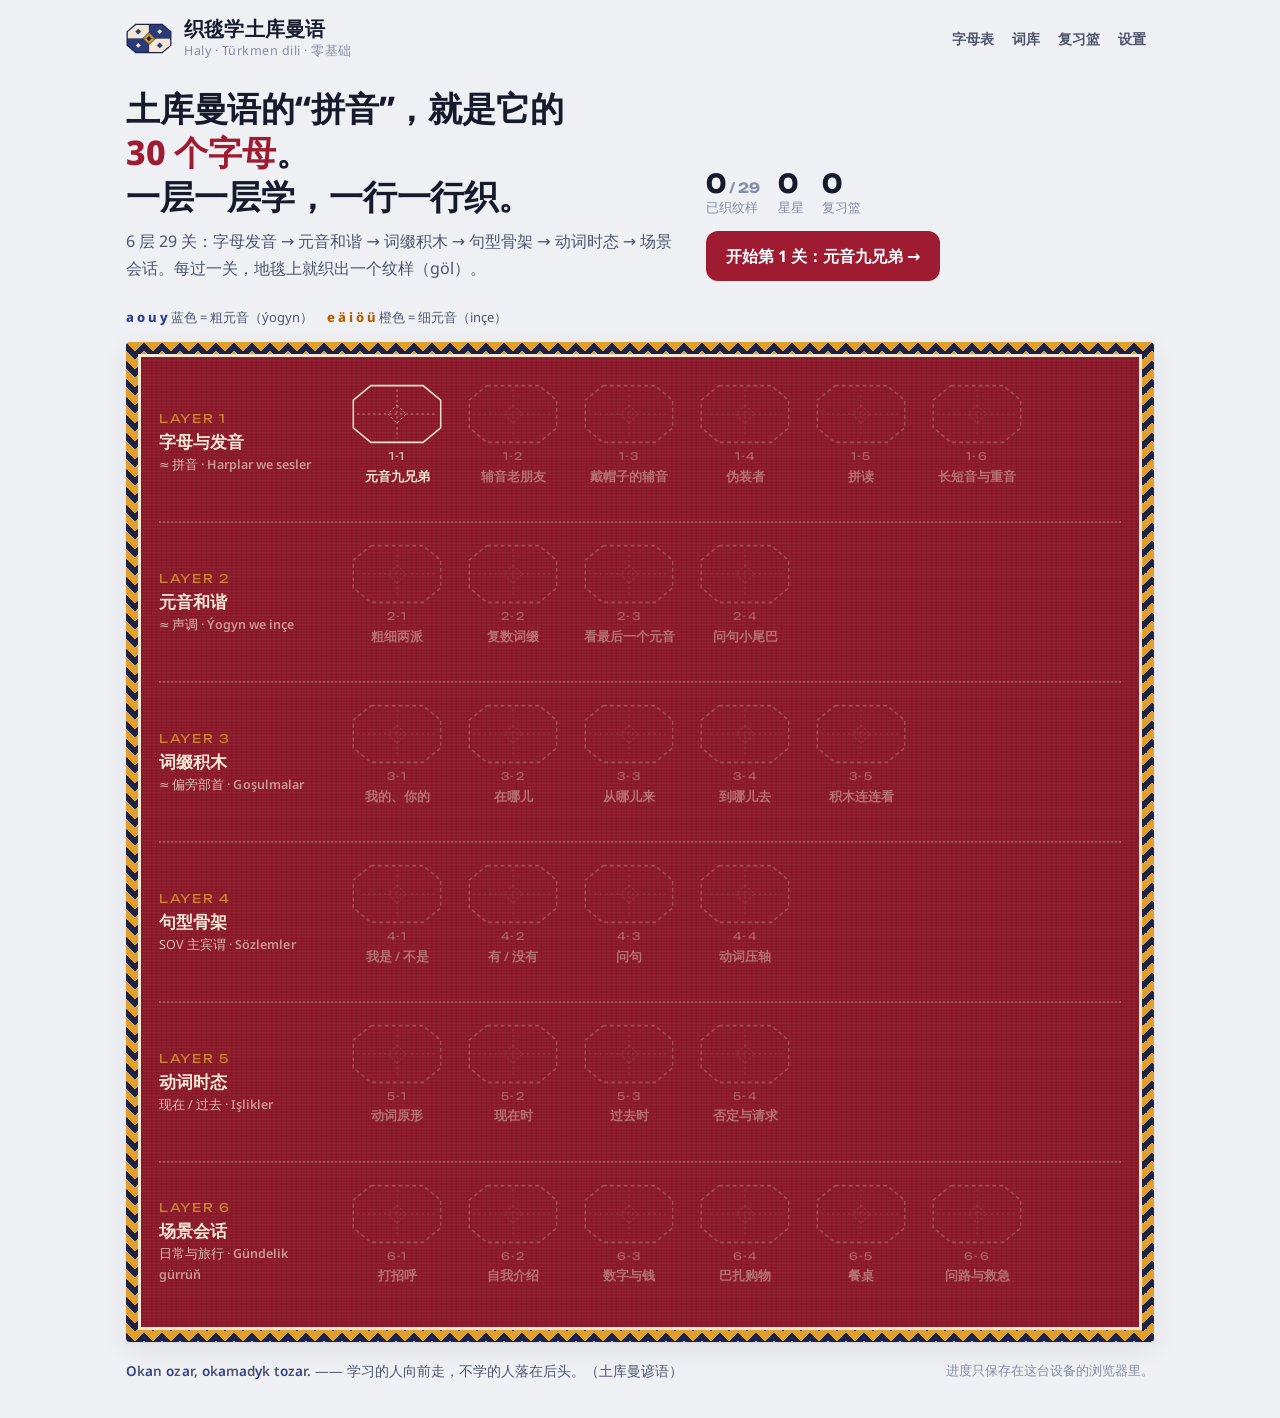
==== index.html @ 3695922c "Initial release: Turkmen learning game for Chinese beginners 织毯学土库曼语：零基础土库曼语学习网页游戏。 6 层 29 关、219 道练习" ====
<!doctype html>
<html lang="zh-CN">
<head>
<meta charset="utf-8">
<meta name="viewport" content="width=device-width, initial-scale=1, viewport-fit=cover">
<title>织毯学土库曼语</title>
<meta name="description" content="零基础土库曼语学习游戏：从 30 个字母（相当于拼音）开始，经过元音和谐、词缀、句型、动词，到日常与旅行会话，一关织一个地毯纹样。">
<link rel="preconnect" href="https://fonts.googleapis.com">
<link rel="preconnect" href="https://fonts.gstatic.com" crossorigin>
<link rel="stylesheet" href="https://fonts.googleapis.com/css2?family=Noto+Sans:wght@400;600;700;800&family=Unbounded:wght@500;700&display=swap">
<style>
/* ============ Tokens ============ */
:root{
  --ground:#EEF0F3;          /* Ashgabat marble white */
  --surface:#FFFFFF;
  --surface-2:#F6F7F9;
  --ink:#171A2B;
  --ink-2:#4F556C;
  --ink-3:#868CA3;
  --line:#D9DCE4;
  --madder:#9E1B32;          /* carpet red */
  --madder-2:#7C1426;
  --on-madder:#FFFFFF;
  --vb:#2A3D8F;              /* back / ýogyn vowels */
  --vf:#B35F00;              /* front / inçe vowels */
  --ok:#1F7A4D;
  --bad:#B42318;
  --ok-soft:#E3F2EA;
  --bad-soft:#FBE7E5;
  --shadow:0 1px 2px rgba(23,26,43,.06),0 8px 24px rgba(23,26,43,.07);
  /* the carpet is an object: its wool colours stay put in both themes */
  --rug:#8C1A2B;
  --rug-deep:#6F1322;
  --rug-ink:#1C2346;
  --rug-ivory:#F2E8D5;
  --rug-saffron:#E0A030;
  --rug-green:#2F7D57;
  --rug-indigo:#2B3A78;
  --f-display:"Unbounded","Avenir Next","Segoe UI",system-ui,sans-serif;
  --f-body:"Noto Sans","PingFang SC","Hiragino Sans GB","Microsoft YaHei","Noto Sans SC",system-ui,sans-serif;
  --f-ipa:"Noto Sans","Charis SIL","Doulos SIL","Lucida Grande","Segoe UI",system-ui,sans-serif;
  color-scheme:light;
}
@media (prefers-color-scheme: dark){
  :root:not([data-theme="light"]){
    --ground:#10121B; --surface:#191C29; --surface-2:#1F2332; --ink:#ECEBF3; --ink-2:#B0B3C6; --ink-3:#7C8198; --line:#2D3246;
    --madder:#C6394F; --madder-2:#A42A3F; --vb:#97A8FF; --vf:#FFB548; --ok:#46B981; --bad:#FF7A6E;
    --ok-soft:#173327; --bad-soft:#3A1A1C; --shadow:0 1px 2px rgba(0,0,0,.3),0 10px 30px rgba(0,0,0,.35);
    color-scheme:dark;
  }
}
:root[data-theme="dark"]{
  --ground:#10121B; --surface:#191C29; --surface-2:#1F2332; --ink:#ECEBF3; --ink-2:#B0B3C6; --ink-3:#7C8198; --line:#2D3246;
  --madder:#C6394F; --madder-2:#A42A3F; --vb:#97A8FF; --vf:#FFB548; --ok:#46B981; --bad:#FF7A6E;
  --ok-soft:#173327; --bad-soft:#3A1A1C; --shadow:0 1px 2px rgba(0,0,0,.3),0 10px 30px rgba(0,0,0,.35);
  color-scheme:dark;
}

/* ============ Base ============ */
*,*::before,*::after{box-sizing:border-box}
html,body{min-height:100%}
body{margin:0;background:var(--ground);color:var(--ink);font:16px/1.65 var(--f-body);-webkit-font-smoothing:antialiased;text-rendering:optimizeLegibility}
button{font:inherit;color:inherit;cursor:pointer}
button:focus-visible,input:focus-visible,a:focus-visible{outline:3px solid var(--vb);outline-offset:2px}
h1,h2,h3{text-wrap:balance;line-height:1.25;margin:0}
p{margin:0}
.wrap{max-width:1060px;margin:0 auto;padding-inline:16px}
.sr{position:absolute;width:1px;height:1px;overflow:hidden;clip:rect(0 0 0 0)}

/* Turkmen text + vowel tint */
.tk{font-weight:600;letter-spacing:.005em}
.vb{color:var(--vb)}
.vf{color:var(--vf)}
.plain .vb,.plain .vf{color:inherit}
.ipa{font-family:var(--f-ipa);color:var(--ink-2);font-weight:400;white-space:nowrap}
.nm{font-weight:700}
.muted{color:var(--ink-2)}
.tiny{font-size:12.5px;color:var(--ink-3)}

/* Buttons */
.btn{display:inline-flex;align-items:center;justify-content:center;gap:8px;border:0;border-radius:12px;padding:12px 20px;font-weight:700;font-size:16px;background:var(--madder);color:var(--on-madder);min-height:48px;transition:transform .08s ease,background .2s}
.btn:hover{background:var(--madder-2)}
.btn:active{transform:translateY(1px)}
.btn[disabled]{opacity:.45;cursor:not-allowed}
.btn.ghost{background:transparent;color:var(--ink);border:1.5px solid var(--line)}
.btn.ghost:hover{background:var(--surface-2)}
.btn.ok{background:var(--ok)}
.btn.bad{background:var(--bad)}
.btn.sm{min-height:38px;padding:8px 14px;font-size:14px;border-radius:10px}
.link{background:none;border:0;padding:6px 8px;border-radius:8px;color:var(--ink-2);font-weight:600;font-size:14px}
.link:hover{background:var(--surface-2);color:var(--ink)}
.chip{display:inline-flex;align-items:center;gap:6px;border-radius:999px;padding:2px 10px;font-size:12.5px;font-weight:700;letter-spacing:.02em;background:var(--surface-2);color:var(--ink-2);border:1px solid var(--line)}

/* ============ Home ============ */
.top{display:flex;align-items:center;justify-content:space-between;gap:12px;padding-block:16px;flex-wrap:wrap}
.brand{display:flex;align-items:center;gap:12px}
.brand svg{width:46px;height:31px;flex:none}
.brand h1{font-size:20px;font-weight:800;letter-spacing:.01em}
.brand p{font-size:12.5px;color:var(--ink-3);letter-spacing:.04em}
.nav{display:flex;gap:2px;flex-wrap:wrap}
.nav .badge{display:inline-grid;place-items:center;min-width:18px;height:18px;border-radius:9px;background:var(--madder);color:var(--on-madder);font-size:11px;padding:0 5px;margin-left:4px}

.hero{display:grid;grid-template-columns:1.25fr 1fr;gap:20px;align-items:end;padding-block:8px 20px}
.thesis{font-size:clamp(22px,3.4vw,34px);font-weight:800;line-height:1.3;letter-spacing:-.005em}
.thesis em{font-style:normal;color:var(--madder);white-space:nowrap}
.hero-sub{margin-top:10px;color:var(--ink-2);max-width:40em}
.hero-side{display:flex;flex-direction:column;gap:12px;align-items:flex-start}
.meter{display:flex;gap:18px;font-variant-numeric:tabular-nums}
.meter div{display:flex;flex-direction:column}
.meter b{font-size:26px;line-height:1.1;font-family:var(--f-display);font-weight:700}
.meter span{font-size:12.5px;color:var(--ink-3)}
.legend{display:flex;gap:14px;flex-wrap:wrap;font-size:13px;color:var(--ink-2);padding-block:6px 14px}
.legend i{font-style:normal;font-weight:800}

/* Carpet */
.rug-frame{padding:12px;border-radius:4px;box-shadow:var(--shadow);
  background:
    linear-gradient(135deg,var(--rug-saffron) 25%,transparent 25%) -9px 0/18px 18px,
    linear-gradient(225deg,var(--rug-saffron) 25%,transparent 25%) -9px 0/18px 18px,
    linear-gradient(315deg,var(--rug-saffron) 25%,transparent 25%) 0 0/18px 18px,
    linear-gradient(45deg,var(--rug-saffron) 25%,transparent 25%) 0 0/18px 18px,
    var(--rug-ink);}
.rug-inner{border:3px solid var(--rug-ivory);background:var(--rug);position:relative;
  background-image:repeating-linear-gradient(90deg,rgba(0,0,0,.07) 0 1px,transparent 1px 5px),repeating-linear-gradient(0deg,rgba(255,255,255,.035) 0 1px,transparent 1px 3px);
  padding:6px 18px}
.rug-row{display:grid;grid-template-columns:168px 1fr;gap:14px;align-items:center;padding-block:14px;color:var(--rug-ivory)}
.rug-row+.rug-row{border-top:2px dotted rgba(242,232,213,.28)}
.row-label{display:flex;flex-direction:column;gap:2px}
.row-label .n{font-family:var(--f-display);font-size:12px;letter-spacing:.14em;color:var(--rug-saffron)}
.row-label b{font-size:17px;line-height:1.3}
.row-label span{font-size:12.5px;opacity:.78}
.row-label .lk{font-size:12px;opacity:.7;margin-top:2px}
.guls{display:flex;flex-wrap:wrap;gap:6px 4px}
.gbtn{width:112px;background:none;border:0;border-radius:8px;padding:6px 4px;color:var(--rug-ivory);display:flex;flex-direction:column;align-items:center;gap:3px;text-align:center}
.gbtn:hover:not([disabled]){background:rgba(242,232,213,.08)}
.gbtn svg{width:92px;height:62px;display:block}
.gbtn .code{font-family:var(--f-display);font-size:10.5px;letter-spacing:.1em;opacity:.8}
.gbtn .nm2{font-size:12.5px;line-height:1.25;font-weight:600}
.gbtn .st{font-size:11px;letter-spacing:.2em;color:var(--rug-saffron);min-height:14px;line-height:14px}
.gbtn[disabled]{opacity:.42;cursor:not-allowed}
.gbtn.next svg{animation:breathe 2.4s ease-in-out infinite}
@keyframes breathe{50%{transform:scale(1.06)}}
.home-foot{display:flex;justify-content:space-between;gap:12px;flex-wrap:wrap;padding-block:18px 36px;color:var(--ink-3);font-size:13px}
.proverb{font-size:13.5px;color:var(--ink-2)}

/* ============ Level ============ */
.lv-head{position:sticky;top:env(safe-area-inset-top,0px);z-index:5;background:var(--ground);padding-block:10px 12px;border-bottom:1px solid var(--line)}
.lv-row{display:flex;align-items:center;gap:10px}
.lv-title{flex:1;min-width:0}
.lv-title b{display:block;font-size:16px;white-space:nowrap;overflow:hidden;text-overflow:ellipsis}
.lv-title span{font-size:12.5px;color:var(--ink-3)}
.band{height:10px;border-radius:3px;background:var(--line);overflow:hidden;margin-top:10px}
.band i{display:block;height:100%;width:0;transition:width .45s ease;background:repeating-linear-gradient(135deg,var(--madder) 0 7px,var(--rug-saffron) 7px 9px,var(--madder) 9px 16px)}
.stage{max-width:720px;margin:0 auto;padding:20px 16px 190px}
.phase{font-size:12.5px;font-weight:700;letter-spacing:.12em;color:var(--madder);text-transform:uppercase;margin-bottom:8px}
.card{background:var(--surface);border:1px solid var(--line);border-radius:16px;padding:22px;box-shadow:var(--shadow)}
.card h2{font-size:21px;margin-bottom:12px}
.card .body{color:var(--ink);font-size:16.5px}
.card .body p+p{margin-top:10px}
.dots{display:flex;gap:6px;justify-content:center;margin-top:14px;flex-wrap:wrap}
.dots i{width:7px;height:7px;border-radius:50%;background:var(--line)}
.dots i.on{background:var(--madder)}

/* letter card */
.lc{display:grid;grid-template-columns:auto 1fr;gap:18px 22px;align-items:start}
.lc-big{font-family:var(--f-display);font-weight:700;font-size:78px;line-height:1;letter-spacing:-.02em;min-width:1.6em}
.lc-meta{display:flex;flex-direction:column;gap:8px}
.lc-meta .ipa{font-size:22px}
.lc-zh{font-size:18px;font-weight:700}
.lc-tip{color:var(--ink-2)}
.lc-word{grid-column:1/-1;display:flex;align-items:center;gap:14px;padding:12px 14px;border-radius:12px;background:var(--surface-2)}
.lc-word .em{font-size:34px;line-height:1}
.lc-word .tk{font-size:22px}
.tags{display:flex;gap:6px;flex-wrap:wrap}
.tag-friend{background:var(--ok-soft);color:var(--ok);border-color:transparent}
.tag-hat{background:var(--surface-2);color:var(--vb)}
.tag-trap{background:var(--bad-soft);color:var(--bad);border-color:transparent}

/* grids of items */
.lgrid{display:grid;grid-template-columns:repeat(auto-fill,minmax(150px,1fr));gap:8px;margin-top:14px}
.lgrid div{border:1px solid var(--line);border-radius:12px;padding:10px 12px;background:var(--surface-2)}
.lgrid b{font-family:var(--f-display);font-size:22px}
.lgrid .tk{display:block;font-size:15px}
.pairs{display:flex;flex-direction:column;margin-top:12px;border-top:1px solid var(--line)}
.pairs div{display:grid;grid-template-columns:minmax(0,1.1fr) minmax(0,1fr);gap:12px;padding:10px 2px;border-bottom:1px solid var(--line);align-items:baseline}
.pairs .tk{font-size:17.5px}
.pairs span:last-child{color:var(--ink-2)}
.tbl-wrap{overflow-x:auto;margin-top:12px}
table.tbl{border-collapse:collapse;width:100%;min-width:420px;font-variant-numeric:tabular-nums}
.tbl th,.tbl td{border-bottom:1px solid var(--line);padding:9px 10px;text-align:left;font-size:15.5px}
.tbl th{font-size:13px;color:var(--ink-3);font-weight:700}
.tbl td:first-child{color:var(--ink-2);white-space:nowrap}
.chart{display:grid;grid-template-columns:auto 1fr 1fr;gap:6px;margin-top:14px}
.chart div{padding:10px;border-radius:10px;background:var(--surface-2);text-align:center}
.chart .h{background:none;font-size:13px;color:var(--ink-3);font-weight:700;padding:4px}
.chart .v{font-family:var(--f-display);font-size:24px;font-weight:700;letter-spacing:.12em}
.blend{display:flex;flex-direction:column;gap:10px;margin-top:14px}
.blend>div{display:flex;align-items:center;gap:8px;flex-wrap:wrap}
.blend .lt{display:inline-grid;place-items:center;min-width:40px;height:44px;padding:0 8px;border-radius:10px;border:1.5px solid var(--line);background:var(--surface-2);font-family:var(--f-display);font-size:20px}
.blend .arrow{color:var(--ink-3)}
.blend .res{font-family:var(--f-display);font-size:22px}
.chain{display:flex;flex-wrap:wrap;gap:6px;align-items:stretch;margin-top:14px}
.chain div{display:flex;flex-direction:column;align-items:center;border-radius:10px;padding:8px 12px;background:var(--surface-2);border:1.5px solid var(--line)}
.chain div.root{border-color:var(--vb)}
.chain b{font-family:var(--f-display);font-size:19px}
.chain span{font-size:12.5px;color:var(--ink-3)}
.dlg{display:flex;flex-direction:column;gap:10px;margin-top:14px}
.say{max-width:88%;padding:10px 14px;border-radius:14px;background:var(--surface-2);border:1px solid var(--line)}
.say.me{align-self:flex-end;background:color-mix(in srgb,var(--madder) 9%,var(--surface));border-color:color-mix(in srgb,var(--madder) 30%,var(--line))}
.say small{display:block;font-size:12px;color:var(--ink-3);font-weight:700;letter-spacing:.03em}
.say .tk{font-size:17px}
.say .zh{display:block;font-size:14px;color:var(--ink-2)}
.name-in{display:flex;gap:8px;margin-top:14px;flex-wrap:wrap}
.name-in input{flex:1;min-width:0;font:inherit;padding:10px 12px;border-radius:10px;border:1.5px solid var(--line);background:var(--surface);color:var(--ink)}

/* ============ Questions ============ */
.q-prompt{font-size:19px;font-weight:700;margin-bottom:6px}
.q-hint{color:var(--ink-2);margin-bottom:14px}
.q-big{font-size:clamp(34px,7vw,52px);line-height:1.15;margin:8px 0 14px;font-family:var(--f-display);font-weight:700;word-break:break-word}
.q-emoji{font-size:64px;line-height:1.1;margin:4px 0 8px}
.opts{display:grid;grid-template-columns:1fr 1fr;gap:10px;margin-top:10px}
.opts.one{grid-template-columns:1fr}
.opt{position:relative;display:flex;align-items:center;gap:12px;text-align:left;border:2px solid var(--line);background:var(--surface);border-radius:14px;padding:14px 14px 14px 12px;min-height:58px;font-size:17px;line-height:1.35;transition:border-color .15s,background .15s,transform .08s}
.opt:hover:not([disabled]){border-color:var(--ink-3)}
.opt:active:not([disabled]){transform:translateY(1px)}
.opt .k{flex:none;display:inline-grid;place-items:center;width:24px;height:24px;border-radius:7px;border:1.5px solid var(--line);font-size:12px;font-weight:700;color:var(--ink-3)}
.opt .tk{font-size:18px}
.opt.ok{border-color:var(--ok);background:var(--ok-soft)}
.opt.bad{border-color:var(--bad);background:var(--bad-soft)}
.opt[disabled]{cursor:default}
.shake{animation:shake .32s}
@keyframes shake{25%{transform:translateX(-5px)}75%{transform:translateX(5px)}}

.match{display:grid;grid-template-columns:1fr 1fr;gap:10px}
.mcol{display:flex;flex-direction:column;gap:8px}
.mt{border:2px solid var(--line);background:var(--surface);border-radius:12px;padding:12px;min-height:54px;font-size:16.5px;text-align:center;transition:border-color .15s,opacity .3s,background .15s}
.mt.sel{border-color:var(--vb);background:color-mix(in srgb,var(--vb) 10%,var(--surface))}
.mt.done{opacity:.35;border-style:dashed;cursor:default}
.mt.bad{border-color:var(--bad);background:var(--bad-soft)}

.sort-cur{display:flex;flex-direction:column;align-items:center;justify-content:center;min-height:120px;border:2px dashed var(--line);border-radius:16px;margin:8px 0 14px;padding:12px;text-align:center}
.sort-cur .tk{font-family:var(--f-display);font-size:34px;font-weight:700}
.sort-cur .note{font-size:14px;margin-top:6px}
.bins{display:grid;grid-template-columns:1fr 1fr;gap:10px}
.bin{border:2px solid var(--line);background:var(--surface);border-radius:14px;padding:12px;min-height:110px;display:flex;flex-direction:column;gap:8px;align-items:stretch;text-align:left}
.bin:hover:not([disabled]){border-color:var(--ink-3)}
.bin b{font-size:15px}
.bin .got{display:flex;flex-wrap:wrap;gap:4px}
.bin .got > span{font-size:13.5px;padding:1px 8px;border-radius:999px;background:var(--surface-2);border:1px solid var(--line)}
.bin.flash-ok{border-color:var(--ok)}
.bin.flash-bad{border-color:var(--bad)}

.slots{display:flex;flex-wrap:wrap;gap:6px;min-height:64px;align-items:center;justify-content:center;padding:10px;border-radius:14px;border:2px dashed var(--line);margin:6px 0 14px}
.slots .ph{color:var(--ink-3);font-size:14px}
.tiles{display:flex;flex-wrap:wrap;gap:8px;justify-content:center}
.tile{min-width:48px;height:52px;padding:0 12px;border-radius:12px;border:2px solid var(--line);background:var(--surface);font-family:var(--f-display);font-size:21px;font-weight:700;box-shadow:0 2px 0 var(--line)}
.tile:hover:not([disabled]){border-color:var(--ink-3)}
.tile[disabled]{opacity:.25;cursor:default;box-shadow:none}
.tile.word{font-family:var(--f-body);font-size:18px;height:auto;min-height:48px;padding:8px 14px}
.slot{min-width:40px;height:48px;padding:0 10px;border-radius:10px;border:2px solid var(--vb);background:color-mix(in srgb,var(--vb) 7%,var(--surface));font-family:var(--f-display);font-size:20px;font-weight:700}
.slot.word{font-family:var(--f-body);font-size:18px;height:auto;min-height:44px;padding:6px 12px}
.slot.root{border-color:var(--ink-3);background:var(--surface-2);cursor:default}
.slot.sfx{border-color:var(--vf);background:color-mix(in srgb,var(--vf) 8%,var(--surface))}
.q-tools{display:flex;justify-content:center;gap:8px;margin-top:10px}

.npc{display:flex;gap:10px;align-items:flex-start;margin:6px 0 14px}
.npc .av{flex:none;width:42px;height:42px;border-radius:50%;display:grid;place-items:center;background:var(--rug);color:var(--rug-ivory);font-weight:800;font-size:15px}
.npc .say{max-width:100%}

/* Feedback / action bar */
.bar{position:fixed;left:0;right:0;bottom:0;z-index:20;background:var(--surface);border-top:1px solid var(--line);padding:12px 16px calc(12px + env(safe-area-inset-bottom,0px));transition:background .2s}
.bar-in{max-width:720px;margin:0 auto;display:flex;gap:12px;align-items:center;justify-content:space-between}
.bar.ok{background:var(--ok-soft);border-top-color:var(--ok)}
.bar.bad{background:var(--bad-soft);border-top-color:var(--bad)}
.fb{flex:1;min-width:0}
.fb b{display:block;font-size:18px}
.bar.ok .fb b{color:var(--ok)}
.bar.bad .fb b{color:var(--bad)}
.fb .why{font-size:14.5px;color:var(--ink);margin-top:2px}
.fb .ans{font-size:15px;margin-top:2px}
.bar-in .btn{flex:none}

/* Result */
.result{text-align:center;padding-top:10px}
.result .gul-big{width:min(300px,78vw);height:auto;margin:6px auto 10px;display:block}
.result h2{font-size:26px}
.stars{font-size:34px;letter-spacing:.18em;color:var(--rug-saffron);margin:6px 0}
.stars .off{color:var(--line)}
.result .stat{color:var(--ink-2);font-variant-numeric:tabular-nums}
.result .acts{display:flex;gap:10px;justify-content:center;flex-wrap:wrap;margin-top:20px}
.weave path.o{stroke-dasharray:420;stroke-dashoffset:420;animation:draw 1.1s ease forwards}
.weave .fillin{opacity:0;animation:fadein .6s ease .9s forwards}
@keyframes draw{to{stroke-dashoffset:0}}
@keyframes fadein{to{opacity:1}}

/* Modal / sheets */
.scrim{position:fixed;inset:0;z-index:40;background:rgba(10,12,22,.45);display:grid;place-items:center;padding:16px}
.sheet{width:min(640px,100%);max-height:88vh;overflow:auto;background:var(--surface);border-radius:18px;padding:22px;box-shadow:var(--shadow);border:1px solid var(--line)}
.sheet-h{display:flex;justify-content:space-between;align-items:center;gap:10px;margin-bottom:14px}
.sheet-h h2{font-size:20px}
.field{display:flex;flex-direction:column;gap:6px;padding-block:12px;border-bottom:1px solid var(--line)}
.field label{font-weight:700}
.field input[type=text]{font:inherit;padding:10px 12px;border-radius:10px;border:1.5px solid var(--line);background:var(--surface);color:var(--ink)}
.switch{display:flex;align-items:center;justify-content:space-between;gap:12px}
.switch input{width:44px;height:26px;accent-color:var(--madder)}

/* Page (alphabet / words) */
.page-head{display:flex;align-items:center;gap:10px;padding-block:14px}
.page-head h2{font-size:22px;flex:1}
.abc{display:grid;grid-template-columns:repeat(6,minmax(0,1fr));gap:8px}
.lt2{position:relative;border:1.5px solid var(--line);background:var(--surface);border-radius:12px;padding:10px 4px 8px;display:flex;flex-direction:column;align-items:center;gap:2px;min-height:96px}
.lt2:hover{border-color:var(--ink-3)}
.lt2 b{font-family:var(--f-display);font-size:26px;line-height:1.2}
.lt2 .ipa{font-size:14px}
.lt2 .g{font-size:11px;color:var(--ink-3)}
.lt2.trap{border-color:color-mix(in srgb,var(--bad) 45%,var(--line))}
.lt2.trap::after{content:"";position:absolute;top:0;right:0;border-style:solid;border-width:0 14px 14px 0;border-color:transparent var(--bad) transparent transparent;border-top-right-radius:10px}
.lt2.hat{border-color:color-mix(in srgb,var(--vb) 40%,var(--line))}
.abc-legend{display:flex;gap:16px;flex-wrap:wrap;font-size:13.5px;color:var(--ink-2);padding-block:12px}
.search{width:100%;font:inherit;padding:12px 14px;border-radius:12px;border:1.5px solid var(--line);background:var(--surface);color:var(--ink);margin-bottom:12px}
.wl{display:flex;flex-direction:column;margin-bottom:22px}
.wl h3{font-size:14px;color:var(--ink-3);letter-spacing:.06em;margin:10px 0 4px}
.wrow{display:grid;grid-template-columns:32px minmax(0,1.2fr) minmax(0,1fr) minmax(0,1.1fr);gap:10px;align-items:baseline;padding:9px 2px;border-bottom:1px solid var(--line)}
.wrow .em{font-size:20px}
.wrow .tk{font-size:17px}
.empty{padding:28px;text-align:center;color:var(--ink-2);background:var(--surface);border:1px dashed var(--line);border-radius:14px}

/* ============ Responsive ============ */
@media (max-width:760px){
  .hero{grid-template-columns:1fr}
  .rug-row{grid-template-columns:1fr;gap:8px}
  .rug-inner{padding:4px 10px}
  .gbtn{width:calc(33.333% - 3px)}
  .gbtn svg{width:100%;max-width:88px;height:auto}
  .abc{grid-template-columns:repeat(5,minmax(0,1fr))}
  .wrow{grid-template-columns:28px minmax(0,1fr) minmax(0,1fr)}
  .wrow .ipa{display:none}
}
@media (max-width:520px){
  .opts{grid-template-columns:1fr}
  .lc{grid-template-columns:1fr}
  .lc-big{font-size:64px}
  .card{padding:18px}
  .stage{padding-top:14px}
  .bar-in{flex-wrap:wrap}
  .bar-in .btn{width:100%}
}
@media (prefers-reduced-motion:reduce){
  *{animation:none!important;transition:none!important}
  .weave path.o{stroke-dashoffset:0}
  .weave .fillin{opacity:1}
}

</style>
</head>
<body>
<div id="app"><p style="padding:24px;font-family:sans-serif">正在铺开地毯……</p></div>
<noscript><p style="padding:24px">这个游戏需要开启 JavaScript。</p></noscript>
<script>
/* ================= DATA =================
   Markup inside strings:
   {word}  -> Turkmen text, vowels tinted (blue = ýogyn/back, orange = inçe/front)
   [ipa]   -> IPA styling
   {NAME}  -> the player's name
*/

// u, l, kind (v/c), group (friend/hat/trap), harmony (b/f), rounded, ipa, zh, tip, [word, meaning, emoji]
const LETTERS = [
  ['A','a','v','friend','b',false,'ɑ','拼音 a（啊）','嘴张大，舌头放低、靠后。',['alma','苹果','🍎']],
  ['B','b','c','friend','',false,'b','拼音 b，但声带要振动','夹在两个元音中间时会变软，接近很轻的 w。',['balyk','鱼','🐟']],
  ['Ç','ç','c','hat','',false,'tʃ','英语 church 的 ch','介于拼音 q 和 ch 之间，舌尖不卷。',['çaý','茶','🍵']],
  ['D','d','c','friend','',false,'d','拼音 d','比拼音 d 更“浊”，声带振动。',['düýe','骆驼','🐫']],
  ['E','e','v','trap','f',false,'e','像“诶”，英语 bed 的 e','不是拼音 e（饿）！嘴角微微向两边拉，舌头靠前。{e} 永远读短音。',['et','肉','🥩']],
  ['Ä','ä','v','hat','f',false,'æː','英语 cat 的 a，读长一点','嘴比 {e} 张得更大，嘴角向两边拉，通常读长音：{bäş} = [bæːʃ]。',['bäş','五','5️⃣']],
  ['F','f','c','friend','',false,'f','拼音 f','多出现在外来词里，本族词里常用 p。',['futbol','足球','⚽']],
  ['G','g','c','friend','',false,'g','拼音 g','碰上粗元音（如 {gyz}、{gawun}）时发音部位更靠后，从喉咙深处发出；夹在元音间会变成摩擦音。',['gawun','甜瓜','🍈']],
  ['H','h','c','friend','',false,'h ~ x','拼音 h（喝）','常像拼音 h 那样带一点摩擦。',['haly','地毯','🧶']],
  ['I','i','v','friend','f',false,'i','拼音 i（衣）','大写是不带点的 I，和小写 i 是同一个字母。',['it','狗','🐕']],
  ['J','j','c','trap','',false,'dʒ','英语 jeep 的 j','别按拼音读！拼音 ju 是“居”，土库曼语 {ju} 是 [dʒu]。',['jaý','房屋、建筑','🏢']],
  ['Ž','ž','c','hat','',false,'ʒ','英语 measure 里的 s','接近拼音 r（日），但舌尖不翘。只出现在外来词里。',['žurnal','杂志','📰']],
  ['K','k','c','friend','',false,'k','拼音 k','碰上粗元音（如 {balyk} 的 k）时部位更靠后，接近阿拉伯语的 q。',['kitap','书','📖']],
  ['L','l','c','friend','',false,'l','拼音 l','粗元音词里的 l 更“暗”，舌根微微抬起。',['limon','柠檬','🍋']],
  ['M','m','c','friend','',false,'m','拼音 m','和拼音一样。',['maşyn','汽车','🚗']],
  ['N','n','c','friend','',false,'n','拼音 n','和拼音一样。',['nahar','饭菜','🍲']],
  ['Ň','ň','c','hat','',false,'ŋ','拼音 ng（“昂”的尾音）','从不出现在词首，只在词中、词尾：{deňiz}（海）、{meniň}（我的）。',['deňiz','海','🌊']],
  ['O','o','v','friend','b',true,'o','拼音 o（哦）','嘴唇收圆，比汉语“哦”更纯，不滑向 u。',['oba','村庄','🏘️']],
  ['Ö','ö','v','hat','f',true,'ø','圆唇的“诶”，像德语 ö','先摆好发“诶”的舌位，再把嘴唇收圆。',['öý','家、房子','🏠']],
  ['P','p','c','friend','',false,'p','拼音 p','词尾的 p 挂上元音开头的词缀常变 b：{kitap} → {kitabym}。',['palaw','抓饭','🍛']],
  ['R','r','c','trap','',false,'r','大舌音（舌尖颤音）','舌尖抵住上齿龈颤动，像西班牙语 rr、俄语 р；不是拼音 r（日）。一时颤不出来，舌尖轻弹一下也能听懂。',['garpyz','西瓜','🍉']],
  ['S','s','c','trap','',false,'θ','英语 think 的 th','咬舌音！舌尖轻放在上下门牙之间送气。这是土库曼语的“招牌音”，土耳其语里没有。',['suw','水','💧']],
  ['Ş','ş','c','hat','',false,'ʃ','英语 she 的 sh','介于拼音 x 和 sh 之间，嘴唇微微前突。',['şäher','城市','🏙️']],
  ['T','t','c','friend','',false,'t','拼音 t','和拼音 t 一样。',['tüwi','米饭','🍚']],
  ['U','u','v','friend','b',true,'u','拼音 u（乌）','嘴唇收圆，向前突出。',['uçar','飞机','✈️']],
  ['Ü','ü','v','friend','f',true,'y','就是拼音 ü（鱼、绿）','舌位像“衣”，嘴唇收圆。土库曼语里 ü 的两点永远要写。',['üzüm','葡萄','🍇']],
  ['W','w','c','friend','',false,'w ~ β','拼音 w','嘴唇不必太圆，有时像很轻的 v。',['wagt','时间','⏰']],
  ['Y','y','v','trap','b',false,'ɯ','介于“衣”和“饿”之间，像俄语 ы','在土库曼语里 {y} 永远是元音！嘴唇放平像发“衣”，舌头却往后缩。辅音“呀”要写成 {ý}。',['gyz','女孩','👧']],
  ['Ý','ý','c','hat','',false,'j','拼音 y（呀、哟）','这才是辅音 y：{ýa} = “呀”，{ýo} = “哟”。',['ýyldyz','星星','⭐']],
  ['Z','z','c','trap','',false,'ð','英语 this 的 th','浊咬舌音：舌尖放在上下门牙之间，声带振动。不是拼音 z（资）。',['göz','眼睛','👁️']]
].map(a => ({u:a[0], l:a[1], kind:a[2], grp:a[3], h:a[4], r:a[5], ipa:a[6], zh:a[7], tip:a[8], w:a[9]}));

const GROUP_NAME = {friend:'老朋友', hat:'戴帽子', trap:'伪装者'};
const GROUP_DESC = {friend:'读法和拼音或英语基本一样', hat:'新面孔，带附加符号', trap:'长得眼熟，读法不同'};

const LAYERS = [
{ n:1, name:'字母与发音', analog:'≈ 拼音', tkname:'Harplar we sesler', pal:['#2B3A78','#F2E8D5','#E0A030'],
  levels:[
  { id:'1-1', title:'元音九兄弟', sub:'9 个元音，你已经认识 5 个',
    words:[['alma','苹果','🍎'],['et','肉','🥩'],['bäş','五','5️⃣'],['it','狗','🐕'],['gyz','女孩','👧'],['oba','村庄','🏘️'],['öý','家、房子','🏠'],['uçar','飞机','✈️'],['üzüm','葡萄','🍇']],
    learn:[
      {t:'intro', h:'9 个元音，你已经认识 5 个', b:'<p>土库曼语有 9 个元音字母：{a} {e} {ä} {i} {y} {o} {ö} {u} {ü}。</p><p>其中 {a} {o} {i} {u} {ü} 的读法和汉语拼音基本一样。真正要新学的只有 4 个：{e}（不读“饿”）、{ä}、{ö}、{y}。</p>'},
      {t:'chart', h:'两大派：粗元音和细元音', b:'<p>土库曼语法把舌头靠后的元音叫 {ýogyn}（粗），舌头靠前的叫 {inçe}（细）。</p><p>游戏里所有土库曼语单词的元音都会上色：<b class="vb">蓝色 = 粗</b>，<b class="vf">橙色 = 细</b>。第 2 层会讲它为什么是整门语言的“声调”。</p>'},
      {t:'letter', k:'a'},{t:'letter', k:'e'},{t:'letter', k:'ä'},{t:'letter', k:'i'},{t:'letter', k:'y'},
      {t:'letter', k:'o'},{t:'letter', k:'ö'},{t:'letter', k:'u'},{t:'letter', k:'ü'}
    ],
    quiz:[
      {q:'choice', p:'哪个字母的读音就是拼音里的 ü（鱼）？', o:['ü','u','y','i'], tk:true, x:'{ü} 和拼音 ü 完全一样。{y} 不是 ü，也不是辅音。'},
      {q:'choice', p:'土库曼语的 {y} 是什么音？', o:['元音，介于“衣”和“饿”之间','辅音，像拼音 y（呀）','和 i 读法一样','不发音'], x:'土库曼语里 {y} 永远是元音 [ɯ]。辅音“呀”要写成 {ý}。'},
      {q:'choice', p:'{et}（肉）里的 {e} 应该怎么读？', o:['像“诶”，英语 bed 的 e','像拼音 e（饿）','像“啊”','像“衣”'], x:'土库曼语的 {e} 是 [e]，千万别按拼音读成“饿”。'},
      {q:'choice', p:'{ä} 最像哪个英语单词里的元音？', o:['cat','bed','cup','see'], x:'{ä} = [æ]，像 cat 的 a，而且通常读得长一些。'},
      {q:'choice', p:'{ö} 的发音方法是？', o:['舌位像“诶”，嘴唇收圆','舌位像“衣”，嘴唇收圆','和拼音 o 一样','嘴巴张大发“啊”'], x:'舌位像“诶”+ 圆唇 = {ö}；舌位像“衣”+ 圆唇 = {ü}。'},
      {q:'sort', p:'把元音分进两派', bins:['粗元音（靠后）','细元音（靠前）'], items:[['a',0],['e',1],['o',0],['ü',1],['y',0],['ä',1],['u',0],['i',1],['ö',1]], tk:true, x:'粗元音：a o u y；细元音：e ä i ö ü。'},
      {q:'match', p:'配对：字母 ↔ 近似音', pairs:[['a','啊'],['i','衣'],['u','乌'],['ü','鱼（ü）'],['o','哦']]},
      {q:'choice', p:'下面哪个是圆唇元音？', o:['ö','ä','e','y'], tk:true, x:'圆唇元音有 4 个：{o} {ö} {u} {ü}。'},
      {q:'choice', p:'看图选词：葡萄', emoji:'🍇', o:['üzüm','uzum','yzym','özöm'], tk:true, x:'{üzüm}：两个都是 {ü}。'}
    ]},
  { id:'1-2', title:'辅音老朋友', sub:'12 个辅音，和拼音几乎一样',
    words:[['balyk','鱼','🐟'],['düýe','骆驼','🐫'],['futbol','足球','⚽'],['gawun','甜瓜','🍈'],['haly','地毯','🧶'],['kitap','书','📖'],['limon','柠檬','🍋'],['maşyn','汽车','🚗'],['nahar','饭菜','🍲'],['palaw','抓饭','🍛'],['tüwi','米饭','🍚'],['wagt','时间','⏰']],
    learn:[
      {t:'intro', h:'12 个老朋友', b:'<p>{b} {d} {f} {g} {h} {k} {l} {m} {n} {p} {t} {w}——这 12 个辅音和拼音（或英语）的读法基本一样，几乎不用花力气。</p>'},
      {t:'grid', h:'老朋友和它们的例词', letters:['b','d','f','g','h','k','l','m','n','p','t','w']},
      {t:'intro', h:'老朋友的两个小脾气', b:'<p>① {g}、{k} 碰上粗元音（a o u y）时，发音部位更靠后，从喉咙深处出来：{gawun}、{balyk}。</p><p>② {b}、{g} 夹在两个元音之间会变“软”：{b} 接近很轻的 w，{g} 变成摩擦音。初学时按拼音读，对方也能听懂。</p>'}
    ],
    quiz:[
      {q:'choice', p:'看图选词：鱼', emoji:'🐟', o:['balyk','palyk','baluk','balyg'], tk:true, x:'{balyk}：b-a-l-y-k。'},
      {q:'choice', p:'看图选词：甜瓜', emoji:'🍈', o:['gawun','kawun','gawyn','gowun'], tk:true, x:'{gawun}。土库曼斯坦的甜瓜很出名，还有专门的“甜瓜节”。'},
      {q:'spell', hint:'🍋 柠檬', a:'limon', extra:'enr'},
      {q:'choice', p:'看图选词：汽车', emoji:'🚗', o:['maşyn','masyn','maşin','maçyn'], tk:true, x:'{maşyn}：中间是 {ş}（sh），元音是 {y}。'},
      {q:'spell', hint:'🍛 抓饭', a:'palaw', extra:'bou'},
      {q:'match', p:'配对：单词 ↔ 意思', pairs:[['düýe','骆驼 🐫'],['tüwi','米饭 🍚'],['haly','地毯 🧶'],['wagt','时间 ⏰'],['kitap','书 📖']]},
      {q:'choice', p:'哪个字母多出现在外来词里？', o:['f','b','d','m'], tk:true, x:'{f} 多见于外来词，比如 {futbol}（足球）。'},
      {q:'choice', p:'{gawun} 里的 {g} 为什么发得更靠后？', o:['因为旁边是粗元音 a','因为它在词首','因为 g 永远靠后','因为后面有 w'], x:'{g}、{k} 碰上粗元音（a o u y）就往后缩。'},
      {q:'spell', hint:'📖 书', a:'kitap', extra:'bgy'}
    ]},
  { id:'1-3', title:'戴帽子的辅音', sub:'ç ş ž ň ý：帽子一戴，读音就变',
    words:[['çaý','茶','🍵'],['çörek','馕、面包','🫓'],['deňiz','海','🌊'],['şäher','城市','🏙️'],['ýyldyz','星星','⭐'],['žurnal','杂志','📰'],['meniň','我的','']],
    learn:[
      {t:'intro', h:'字母表里没有 c、q、v、x', b:'<p>土库曼语的字母表没有 c、q、v、x，却有 5 个“戴帽子”的辅音：{ç} {ş} {ž} {ň} {ý}。帽子一戴，读音就变了。</p>'},
      {t:'letter', k:'ç'},{t:'letter', k:'ş'},{t:'letter', k:'ž'},{t:'letter', k:'ň'},{t:'letter', k:'ý'},
      {t:'intro', h:'ý 和 y：最容易混的一对', b:'<p>{ý}（带尖帽）= 辅音，像拼音 y：{ýa} 呀、{ýo} 哟。</p><p>{y}（不带帽）= 元音 [ɯ]。</p><p>一个词里可以两个都有：{ýyldyz}（星星）= ý + y + l + d + y + z。注意上色：元音 {y} 会变蓝，辅音 {ý} 不上色。</p>'}
    ],
    quiz:[
      {q:'choice', p:'看图选词：茶', emoji:'🍵', o:['çaý','çay','caý','şaý'], tk:true, x:'{çaý}：{ç} 读 ch，结尾的 {ý} 是辅音。'},
      {q:'choice', p:'哪个字母读作英语 she 里的 sh？', o:['ş','s','ç','ž'], tk:true, x:'{ş} = sh；{s} 是咬舌音；{ç} = ch；{ž} = measure 里的 s。'},
      {q:'choice', p:'{ň} 会出现在词首吗？', o:['不会，只在词中或词尾','会，而且很常见','只出现在外来词开头','只出现在问句里'], x:'{ň} 从不打头：{deňiz}（海）、{meniň}（我的）。'},
      {q:'choice', p:'看图选词：星星', emoji:'⭐', o:['ýyldyz','yýldyz','ýildiz','yyldyz'], tk:true, x:'{ýyldyz}：开头的 {ý} 是辅音，后面的 {y} 是元音。'},
      {q:'spell', hint:'🏙️ 城市', a:'şäher', extra:'sea'},
      {q:'match', p:'配对：字母 ↔ 发音', pairs:[['ç','ch（church）'],['ş','sh（she）'],['ž','s（measure）'],['ň','ng（sing）'],['ý','y（yes）']]},
      {q:'choice', p:'{ý} 和 {y}，哪个是辅音？', o:['{ý}','{y}','两个都是','两个都不是'], x:'带尖帽的 {ý} 是辅音，{y} 是元音。'},
      {q:'spell', hint:'🌊 海', a:'deňiz', extra:'ng'},
      {q:'choice', p:'看图选词：馕、面包', emoji:'🫓', o:['çörek','çorek','şörek','çörük'], tk:true, x:'{çörek}。馕在土库曼人心中很神圣，不能随意丢弃。'}
    ]},
  { id:'1-4', title:'伪装者', sub:'s z r j e y：长得眼熟，读法不同',
    words:[['suw','水','💧'],['salam','你好','👋'],['göz','眼睛','👁️'],['jaý','房屋、建筑','🏢'],['garpyz','西瓜','🍉'],['sary','黄色','🟡'],['duz','盐','🧂'],['şeker','糖','🍬']],
    learn:[
      {t:'intro', h:'6 个伪装者', b:'<p>它们和拼音长得一模一样，读法却不同，是最容易出错的一组：辅音 {s} {z} {r} {j}，以及上一关见过的元音 {e} {y}。</p>'},
      {t:'letter', k:'s'},{t:'letter', k:'z'},{t:'letter', k:'r'},{t:'letter', k:'j'},
      {t:'intro', h:'咬舌音是土库曼语的招牌', b:'<p>{salam}（你好）开口第一个音就是咬舌的 [θ]：[θɑlɑm]。</p><p>同属乌古斯语支，土耳其语、阿塞拜疆语都读 [s]，只有土库曼语咬舌。说对这个音，一开口就像土库曼人。</p>'},
      {t:'intro', h:'回顾：e 和 y', b:'<p>{e} 读“诶”，不读“饿”。</p><p>{y} 是元音 [ɯ]，不是辅音；辅音“呀”写作 {ý}。</p>'}
    ],
    quiz:[
      {q:'choice', p:'{suw}（水）的 {s} 怎么读？', o:['舌尖放在上下齿之间送气，像 think 的 th','和拼音 s 一样','像英语 she 的 sh','不发音'], x:'{s} = [θ]，所以 {suw} 读作 [θuw]。'},
      {q:'choice', p:'{göz}（眼睛）的 {z} 怎么读？', o:['像英语 this 的 th','像拼音 z（资）','像英语 zoo 的 z','像拼音 r（日）'], x:'{z} = [ð]，浊咬舌音。{göz} 读作 [gøð]。'},
      {q:'choice', p:'哪个词的第一个音是咬舌音 [θ]？', o:['salam','şeker','çaý','jaý'], tk:true, x:'{salam} 的 {s} 是咬舌音；{ş} 读 sh。'},
      {q:'choice', p:'土库曼语的 {r} 应该怎么发？', o:['舌尖颤动的大舌音','拼音 r（日）','英语 red 的 r','不发音'], x:'{r} 是颤音：舌尖抵住上齿龈颤动。'},
      {q:'choice', p:'{jaý}（房屋）的 {j} 怎么读？', o:['英语 jeep 的 j [dʒ]','英语 yes 的 y','法语 bonjour 的 j','拼音 q'], x:'{j} = [dʒ]。别和 {ž}（[ʒ]）、{ý}（[j]）搞混。'},
      {q:'sort', p:'它读咬舌音吗？', bins:['读咬舌音（s / z）','不读咬舌音'], items:[['suw',0],['şäher',1],['sary',0],['çaý',1],['duz',0],['jaý',1]], tk:true, x:'只有 {s} 和 {z} 读咬舌音；{ş} {ç} {j} 都不是。'},
      {q:'match', p:'配对：伪装者 ↔ 真实读音', pairs:[['s','[θ] think'],['z','[ð] this'],['j','[dʒ] jeep'],['r','大舌颤音'],['y','[ɯ] 元音']]},
      {q:'choice', p:'{e} 的正确读法：', o:['[e]，像“诶”','[ɤ]，像“饿”','[a]，像“啊”','[i]，像“衣”'], x:'拼音 e 是“饿”，土库曼语的 {e} 是“诶”。'},
      {q:'choice', p:'看图选词：西瓜', emoji:'🍉', o:['garpyz','karpyz','garpiz','garbyz'], tk:true, x:'{garpyz}：{r} 要颤，结尾的 {z} 咬舌。'}
    ]},
  { id:'1-5', title:'拼读', sub:'一字一音，像拼拼音一样',
    words:[['suw','水','💧'],['gyz','女孩','👧'],['öý','家','🏠'],['üzüm','葡萄','🍇'],['alma','苹果','🍎']],
    learn:[
      {t:'intro', h:'一字一音，像拼拼音', b:'<p>土库曼语的拼读和拼音一样：把每个字母的音连起来读就行。</p><p>{s} + {u} + {w} → {suw}（水）[θuw]</p>'},
      {t:'blend', h:'连起来读', items:[[['s','u','w'],'suw','💧','水'],[['ç','a','ý'],'çaý','🍵','茶'],[['g','y','z'],'gyz','👧','女孩'],[['ö','ý'],'öý','🏠','家'],[['a','l','m','a'],'alma','🍎','苹果']]},
      {t:'intro', h:'有几个元音，就有几个音节', b:'<p>元音是音节的核心，一个元音一拍：{al-ma}、{ü-züm}、{sa-lam}、{gar-pyz}、{ýyl-dyz}。</p><p>分不清怎么断开时，先数元音。</p>'}
    ],
    quiz:[
      {q:'spell', hint:'💧 水', a:'suw', extra:'ş'},
      {q:'spell', hint:'👧 女孩', a:'gyz', extra:'iý'},
      {q:'spell', hint:'🏠 家、房子', a:'öý', extra:'oy'},
      {q:'choice', p:'“{sa}” + “{lam}” 拼起来读作？', o:['[θɑlɑm]','[sɑlɑm]','[ʃɑlɑm]','[θɑlɯm]'], x:'{s} 咬舌：[θɑlɑm]。'},
      {q:'choice', p:'{göz}（眼睛）的读音是？', o:['[gøð]','[goz]','[gøz]','[køθ]'], x:'g-ö-z：[g] + [ø] + [ð]。'},
      {q:'choice', p:'{garpyz}（西瓜）有几个音节？', o:['2','3','1','4'], x:'有几个元音就有几个音节：{gar-pyz}。'},
      {q:'spell', hint:'🍇 葡萄', a:'üzüm', extra:'uy'},
      {q:'spell', hint:'🍎 苹果', a:'alma', extra:'e'},
      {q:'choice', p:'{ýyldyz}（星星）有几个音节？', o:['2','3','1','4'], x:'{ýyl-dyz}：两个元音 {y}，两个音节。'}
    ]},
  { id:'1-6', title:'长短音与重音', sub:'写不出来的区别，就像声调',
    words:[['at','马（短音）','🐎'],['at','名字（长音）','🏷️'],['ot','草（短音）','🌿'],['ot','火（长音）','🔥'],['ak','白色（长音）','⚪']],
    learn:[
      {t:'intro', h:'看不见的长短音', b:'<p>土库曼语的元音有长有短，意思会跟着变，但拼写完全一样——就像汉字不标声调。</p><p>这是古突厥语长元音的遗存，土耳其语早已丢失。</p>'},
      {t:'pairs', h:'最经典的两对', items:[['at [ɑt]','马（短音）🐎'],['at [ɑːt]','名字（长音）🏷️'],['ot [ot]','草（短音）🌿'],['ot [oːt]','火（长音）🔥']], b:'<p>怎么记？像记声调一样，跟着单词一起记。好消息：放进句子里基本不会误会，比如 {Meniň adym…}（我的名字……）。</p>'},
      {t:'intro', h:'两条小规律', b:'<p>① {e} 永远是短音。</p><p>② {ä} 通常读长音：{bäş} [bæːʃ]（五）。</p>'},
      {t:'intro', h:'重音：一般在最后一个音节', b:'<p>{sa-LAM}、{ki-TAP}。</p><p>加上词缀后，重音跟着往后挪：{kitap-LAR}、{kitaplar-DA}。</p><p>例外：问句小尾巴 {-my}/{-mi}（第 2 层会学）不抢重音。</p>'}
    ],
    quiz:[
      {q:'choice', p:'{at} 读长音 [ɑːt] 时是什么意思？', o:['名字','马','火','草'], x:'短 [ɑt] = 马，长 [ɑːt] = 名字。'},
      {q:'choice', p:'{ot} 读短音 [ot] 时是什么意思？', o:['草','火','马','名字'], x:'短 [ot] = 草，长 [oːt] = 火。'},
      {q:'choice', p:'长短元音在拼写上怎么区分？', o:['不区分，要跟着单词一起记','长音写成双字母','长音加一顶帽子','长音用大写'], x:'现行拼写不标长短，就像汉字不标声调。'},
      {q:'choice', p:'{salam} 的重音在哪？', o:['sa-LAM（最后一个音节）','SA-lam（第一个音节）','两个音节一样重','没有重音'], x:'土库曼语重音一般落在最后一个音节。'},
      {q:'choice', p:'加上词缀后，{kitaplar} 的重音在？', o:['kitap-LAR','KI-taplar','ki-TAP-lar','没有重音'], x:'重音随词缀后移，落在最后一个音节。'},
      {q:'choice', p:'哪个元音永远是短音？', o:['e','ä','a','o'], tk:true, x:'{e} 永远短；{ä} 通常长。'},
      {q:'choice', p:'“火”怎么读？', emoji:'🔥', o:['[oːt]（长音）','[ot]（短音）','[ɑːt]（长音）','[ɑt]（短音）'], x:'火 = {ot} [oːt]，长音。'},
      {q:'choice', p:'“马”怎么读？', emoji:'🐎', o:['[ɑt]（短音）','[ɑːt]（长音）','[ot]（短音）','[oːt]（长音）'], x:'马 = {at} [ɑt]，短音。'}
    ]}
  ]},

{ n:2, name:'元音和谐', analog:'≈ 声调', tkname:'Ýogyn we inçe', pal:['#F2E8D5','#2B3A78','#2F7D57'],
  levels:[
  { id:'2-1', title:'粗细两派', sub:'一个词里的元音穿同一种颜色',
    words:[['iki','二',''],['alty','六',''],['ýedi','七',''],['sekiz','八',''],['dokuz','九',''],['on','十',''],['ak','白色','⚪'],['gara','黑色','⚫'],['gyzyl','红色','🔴'],['sary','黄色','🟡'],['ýaşyl','绿色','🟢'],['gök','蓝色、青色','🔵'],['ýogyn','粗（后元音）',''],['inçe','细（前元音）','']],
    learn:[
      {t:'intro', h:'一家人穿同一种颜色', b:'<p>土库曼语的本族词里，元音要么全是粗元音，要么全是细元音：</p><p>粗：{balyk} {gyzyl} {dokuz} {alty}<br>细：{üzüm} {şäher} {sekiz} {ýedi}</p><p>这就是<b>元音和谐</b>。它像汉语的声调：不懂就会说错，懂了一通百通。</p>'},
      {t:'intro', h:'为什么它像“声调”', b:'<p>后面要学的每个词缀——复数、“我的”、“在”、“从”、问句——都有粗、细两个版本，挂哪个由词里的元音决定。</p><p>所以先练会一眼分辨粗细，后面的语法就顺了。</p>'},
      {t:'pairs', h:'数字里的和谐', items:[['iki','二（细）'],['alty','六（粗）'],['ýedi','七（细）'],['sekiz','八（细）'],['dokuz','九（粗）'],['on','十（粗）']]},
      {t:'pairs', h:'颜色里的和谐', items:[['ak','白'],['gara','黑'],['gyzyl','红'],['sary','黄'],['ýaşyl','绿'],['gök','蓝、青（绿茶叫 gök çaý）']]}
    ],
    quiz:[
      {q:'sort', p:'这个词属于哪一派？', bins:['粗元音词','细元音词'], items:[['balyk',0],['üzüm',1],['dokuz',0],['sekiz',1],['gyzyl',0],['ýedi',1],['alty',0],['şäher',1]], tk:true, x:'看元音：a o u y 是粗，e ä i ö ü 是细。'},
      {q:'choice', p:'下面哪个词里全是细元音？', o:['ýedi','alty','dokuz','gara'], tk:true, x:'{ýedi}：e、i 都是细元音。'},
      {q:'choice', p:'{gyzyl}（红色）属于哪一派？', o:['粗元音词','细元音词','混合词','没有元音'], x:'两个 {y} 都是粗元音。'},
      {q:'match', p:'配对：数字', pairs:[['iki','2'],['alty','6'],['ýedi','7'],['sekiz','8'],['dokuz','9']]},
      {q:'match', p:'配对：颜色', pairs:[['ak','白'],['gara','黑'],['gyzyl','红'],['sary','黄'],['ýaşyl','绿']]},
      {q:'choice', p:'{gök}（蓝色）属于哪一派？', o:['细元音词','粗元音词'], x:'{ö} 是细元音（舌头靠前）。'},
      {q:'choice', p:'土库曼人把前元音（细元音）叫作？', o:['inçe','ýogyn','uly','kiçi'], tk:true, x:'{inçe} = 细，{ýogyn} = 粗。{uly} 是“大”，{kiçi} 是“小”。'}
    ]},
  { id:'2-2', title:'复数 -lar / -ler', sub:'第一个会变身的词缀',
    words:[['kitaplar','书（复数）','📚'],['itler','狗（复数）',''],['gyzlar','女孩们',''],['öýler','房子（复数）',''],['gözler','眼睛（复数）','👀'],['üç','三','']],
    learn:[
      {t:'intro', h:'复数只有两个版本', b:'<p>粗元音词 + {-lar}，细元音词 + {-ler}：</p><p>{kitap} → {kitaplar}（书）<br>{gyz} → {gyzlar}（女孩们）<br>{it} → {itler}（狗）<br>{öý} → {öýler}（房子）</p>'},
      {t:'intro', h:'有数字就不加复数', b:'<p>{iki kitap}（两本书）、{bäş alma}（五个苹果）——前面有数字，名词保持原形，不说 iki kitaplar。</p><p>这点和汉语的“两本书”一样。</p>'}
    ],
    quiz:[
      {q:'choice', p:'{at}（马）的复数是？', o:['atlar','atler','atlär','atlyr'], tk:true, x:'{a} 是粗元音 → {-lar}。'},
      {q:'choice', p:'{it}（狗）的复数是？', o:['itler','itlar','itlir','itlär'], tk:true, x:'{i} 是细元音 → {-ler}。'},
      {q:'sort', p:'该挂 -lar 还是 -ler？', bins:['-lar','-ler'], items:[['alma',0],['üzüm',1],['oba',0],['şäher',1],['balyk',0],['düýe',1]], tk:true, x:'看元音：粗 → {-lar}，细 → {-ler}。'},
      {q:'choice', p:'{göz}（眼睛）的复数是？', o:['gözler','gözlar','gözlör','gözlür'], tk:true, x:'{ö} 是细元音 → {gözler}。'},
      {q:'choice', p:'“三本书”怎么说？', o:['üç kitap','üç kitaplar','kitaplar üç','üç kitaply'], tk:true, x:'有数字时名词不加复数：{üç kitap}。'},
      {q:'build', p:'拼出“女孩们”', root:'gyz', blocks:['lar','ler'], a:['lar'], forms:['gyzlar'], x:'{gyz} 的 {y} 是粗元音 → {gyzlar}。'},
      {q:'build', p:'拼出“房子（复数）”', root:'öý', blocks:['lar','ler'], a:['ler'], forms:['öýler'], x:'{ö} 是细元音 → {öýler}。'},
      {q:'choice', p:'{düýe}（骆驼）的复数？', o:['düýeler','düýelar','düýler','düýalar'], tk:true, x:'{ü}、{e} 都是细元音 → {düýeler}。'}
    ]},
  { id:'2-3', title:'看最后一个元音', sub:'外来词混搭时的万能规则',
    words:[['telefon','电话','📱'],['kompýuter','电脑','💻'],['restoran','餐厅','🍽️'],['inžener','工程师','👷'],['muzeý','博物馆','🏛️'],['mugallym','老师','🧑‍🏫'],['Türkmenistan','土库曼斯坦','']],
    learn:[
      {t:'intro', h:'外来词会“混搭”', b:'<p>从阿拉伯语、波斯语、俄语借来的词常常粗细混搭：{kitap} 里既有细的 {i}，也有粗的 {a}。</p><p>怎么办？<b>只看最后一个元音。</b></p>'},
      {t:'pairs', h:'看最后一个元音', items:[['kitap → kitaplar','最后是 a → -lar'],['telefon → telefonlar','最后是 o → -lar'],['kompýuter → kompýuterler','最后是 e → -ler'],['inžener → inženerler','最后是 e → -ler'],['restoran → restoranlar','最后是 a → -lar']]},
      {t:'intro', h:'这条规则管所有词缀', b:'<p>不止复数，后面学的“在、从、到、我的”等词缀，统统看最后一个元音。</p><p>{Türkmenistan} 最后是 {a} → {Türkmenistanda}（在土库曼斯坦）。</p>'}
    ],
    quiz:[
      {q:'choice', p:'决定词缀用 a 还是 e 的，是词里的哪个元音？', o:['最后一个元音','第一个元音','最长的元音','重读的元音'], x:'只看最后一个元音。'},
      {q:'choice', p:'{telefon}（电话）的复数？', o:['telefonlar','telefonler'], tk:true, x:'最后一个元音 {o} 是粗元音 → {-lar}。'},
      {q:'choice', p:'{kompýuter}（电脑）的复数？', o:['kompýuterler','kompýuterlar'], tk:true, x:'最后一个元音 {e} 是细元音 → {-ler}。'},
      {q:'sort', p:'挂 -lar 还是 -ler？', bins:['-lar','-ler'], items:[['restoran',0],['inžener',1],['kitap',0],['muzeý',1],['mugallym',0],['kompýuter',1]], tk:true, x:'只看最后一个元音。'},
      {q:'choice', p:'“在土库曼斯坦”', o:['Türkmenistanda','Türkmenistande'], tk:true, x:'{Türkmenistan} 最后一个元音是 {a} → {-da}。'},
      {q:'build', p:'拼出“老师们”', root:'mugallym', blocks:['lar','ler'], a:['lar'], forms:['mugallymlar'], x:'{mugallym} 最后一个元音是 {y} → {-lar}。'},
      {q:'choice', p:'{inžener}（工程师）的复数？', o:['inženerler','inženerlar'], tk:true, x:'最后一个元音 {e} → {-ler}。'}
    ]},
  { id:'2-4', title:'问号小尾巴 -my / -mi', sub:'挂上它，就成了“……吗？”',
    words:[['bu','这',''],['hawa','是',''],['ýok','不、没有',''],['talyp','大学生','🎓']],
    learn:[
      {t:'intro', h:'变问句：挂个小尾巴', b:'<p>陈述句的末尾挂上 {-my}（粗）或 {-mi}（细），就变成“……吗？”，语序不用动：</p><p>{Bu çaý.} 这是茶。→ {Bu çaýmy?} 这是茶吗？<br>{Bu et.} 这是肉。→ {Bu etmi?} 这是肉吗？</p>'},
      {t:'pairs', h:'怎么回答', items:[['Hawa.','是。'],['Ýok.','不。'],['Hawa, bu çaý.','是的，这是茶。'],['Ýok, bu çaý däl.','不，这不是茶。']]},
      {t:'intro', h:'小尾巴也讲和谐', b:'<p>{-my} 里的 {y} 是粗元音，{-mi} 里的 {i} 是细元音——还是看最后一个元音：</p><p>{suwmy?} {kitapmy?} {üzümmi?}</p>'}
    ],
    quiz:[
      {q:'choice', p:'“这是书吗？”', o:['Bu kitapmy?','Bu kitapmi?','Bu my kitap?','My bu kitap?'], tk:true, x:'{kitap} 最后是 {a} → {-my}，挂在词尾。'},
      {q:'choice', p:'“这是肉吗？”', o:['Bu etmi?','Bu etmy?','Bu mi et?','Mi bu et?'], tk:true, x:'{e} 是细元音 → {-mi}。'},
      {q:'sort', p:'挂 -my 还是 -mi？', bins:['-my','-mi'], items:[['suw',0],['üzüm',1],['çaý',0],['öý',1],['gawun',0],['şäher',1]], tk:true, x:'看最后一个元音：粗 → {-my}，细 → {-mi}。'},
      {q:'choice', p:'“你是学生吗？”', o:['Sen talypmy?','Sen talypmi?','Talyp senmi?','Sen my talyp?'], tk:true, x:'{talyp} 最后是 {y} → {-my}。'},
      {q:'dialog', who:'Aýna', line:'Bu çaýmy?', lineZh:'这是茶吗？', p:'是的，回答：', o:['Hawa, bu çaý.','Ýok.','Salam!','Sag bol!'], tk:true, x:'{Hawa} = 是。'},
      {q:'choice', p:'{Ýok} 在回答里的意思是？', o:['不','是','谢谢','你好'], x:'{Ýok} = 不、没有。'},
      {q:'choice', p:'“这是葡萄吗？”', o:['Bu üzümmi?','Bu üzümmy?','Bu mi üzüm?','Üzüm bumy?'], tk:true, x:'{ü} 是细元音 → {-mi}。'}
    ]}
  ]},

{ n:3, name:'词缀积木', analog:'≈ 偏旁部首', tkname:'Goşulmalar', pal:['#E0A030','#2B3A78','#F2E8D5'],
  levels:[
  { id:'3-1', title:'我的、你的', sub:'把“的”挂在词尾',
    words:[['adym','我的名字',''],['adyň','你的名字',''],['kitabym','我的书',''],['maşynym','我的车',''],['kaka','爸爸',''],['kakam','我的爸爸',''],['eje','妈妈',''],['ejäm','我的妈妈',''],['agaç','树','🌳'],['näme','什么','']],
    learn:[
      {t:'intro', h:'“我的”“你的”挂在词尾', b:'<p>“我的”= {-ym}/{-im}（元音结尾只挂 {-m}）<br>“你的”= {-yň}/{-iň}（元音结尾只挂 {-ň}）</p><p>{maşyn} → {maşynym} 我的车 · {maşynyň} 你的车<br>{kaka}（爸爸）→ {kakam} 我的爸爸 · {kakaň} 你的爸爸</p>'},
      {t:'table', h:'物主词尾一览', head:['','辅音结尾：maşyn（车）','元音结尾：kaka（爸爸）'], rows:[['我的','maşynym','kakam'],['你的','maşynyň','kakaň'],['他 / 她的','maşyny','kakasy'],['我们的','maşynymyz','kakamyz'],['您的 / 你们的','maşynyňyz','kakaňyz']]},
      {t:'intro', h:'辅音变身：p→b，t→d，k→g，ç→j', b:'<p>词尾的 {p} {t} {k} {ç} 碰上元音开头的词缀，常会变成浊音：</p><p>{kitap} → {kitabym}（我的书）<br>{at}（名字）→ {adym}（我的名字）<br>{çörek}（馕）→ {çöregim}（我的馕）<br>{agaç}（树）→ {agajym}（我的树）</p><p>短元音的单音节词通常不变：{it} → {itim}（我的狗）。</p>'},
      {t:'intro', h:'e 结尾要变 ä', b:'<p>{eje}（妈妈）→ {ejäm}（我的妈妈）。</p><p>晚安 {Gijäňiz rahat bolsun!} 里的 {gijäňiz}（您的夜晚），也是 {gije} + {ňiz}。</p>'}
    ],
    quiz:[
      {q:'build', p:'拼出“我的名字”', root:'at', blocks:['ym','im','yň','m'], a:['ym'], forms:['adym'], x:'{at}（名字，长音）+ {ym} → {adym}，t 变 d。'},
      {q:'build', p:'拼出“我的书”', root:'kitap', blocks:['ym','im','yň','iň'], a:['ym'], forms:['kitabym'], x:'最后一个元音 {a} → {-ym}；p 变 b：{kitabym}。'},
      {q:'choice', p:'“我的车”', o:['maşynym','maşynim','maşynm','maşyňym'], tk:true, x:'{maşyn} 辅音结尾、粗元音 → {-ym}。'},
      {q:'choice', p:'“你的名字”（对朋友说）', o:['adyň','adym','atyň','adyn'], tk:true, x:'“你的”= {-yň}，t 同样变 d：{adyň}。'},
      {q:'choice', p:'“我的爸爸”', o:['kakam','kakaym','kakym','kakamy'], tk:true, x:'{kaka} 元音结尾，只挂 {-m}。'},
      {q:'choice', p:'“我的妈妈”', o:['ejäm','ejeym','ejim','ejeme'], tk:true, x:'{eje} 词尾的 e 变 ä：{ejäm}。'},
      {q:'choice', p:'{çörek}（馕）+“我的”=？', o:['çöregim','çörekim','çöregym','çörekym'], tk:true, x:'k 变 g，细元音 → {çöregim}。'},
      {q:'choice', p:'“您叫什么名字？”（礼貌）', o:['Adyňyz näme?','Adym näme?','Adyň kim?','Näme adyňyzmy?'], tk:true, x:'{adyňyz} = 您的名字；{näme} = 什么。'}
    ]},
  { id:'3-2', title:'在哪儿：-da / -de', sub:'“在……”也挂在词尾',
    words:[['öýde','在家',''],['bazar','巴扎、市场','🛒'],['bazarda','在巴扎',''],['mekdep','学校','🏫'],['mekdepde','在学校',''],['Aşgabat','阿什哈巴德（首都）',''],['Hytaý','中国',''],['Pekin','北京',''],['dükan','商店','🏪']],
    learn:[
      {t:'intro', h:'“在……” = -da / -de', b:'<p>{öý} → {öýde} 在家<br>{bazar} → {bazarda} 在巴扎<br>{mekdep} → {mekdepde} 在学校<br>{Aşgabat} → {Aşgabatda} 在阿什哈巴德</p>'},
      {t:'intro', h:'-da / -de 不让辅音变身', b:'<p>{-da}/{-de} 以辅音开头，所以 {p} {t} {k} {ç} 保持原样：写 {mekdepde}，不写 mekdebde。</p><p>对比：{mekdebe}（去学校）就会变——第 3-4 关见。</p>'},
      {t:'pairs', h:'常用地点', items:[['Aşgabat','阿什哈巴德（首都）'],['Hytaý','中国'],['Pekin','北京'],['Türkmenistan','土库曼斯坦'],['bazar','巴扎、市场'],['mekdep','学校'],['dükan','商店']]}
    ],
    quiz:[
      {q:'choice', p:'“在家”', o:['öýde','öýda','öýden','öýe'], tk:true, x:'{ö} 是细元音 → {-de}。'},
      {q:'choice', p:'“在巴扎”', o:['bazarda','bazarde','bazara','bazardan'], tk:true, x:'{a} 是粗元音 → {-da}。'},
      {q:'choice', p:'“在学校”', o:['mekdepde','mekdebde','mekdepda','mekdebe'], tk:true, x:'{-de} 以辅音开头，p 不变：{mekdepde}。'},
      {q:'sort', p:'挂 -da 还是 -de？', bins:['-da','-de'], items:[['bazar',0],['öý',1],['Aşgabat',0],['şäher',1],['Hytaý',0],['mekdep',1]], tk:true, x:'{Hytaý} 的元音 y、a 都是粗元音 → {Hytaýda}。'},
      {q:'choice', p:'{Men Aşgabatda.} 的意思是？', o:['我在阿什哈巴德。','我从阿什哈巴德来。','我去阿什哈巴德。','我爱阿什哈巴德。'], x:'{-da} = 在。'},
      {q:'build', p:'拼出“在我的车里”', root:'maşyn', blocks:['ym','im','da','de'], a:['ym','da'], forms:['maşynym','maşynymda'], x:'{maşyn} + {ym}（我的）+ {da}（在）= {maşynymda}。'},
      {q:'choice', p:'“在中国”', o:['Hytaýda','Hytaýde','Hytaýdan','Hytaýa'], tk:true, x:'{Hytaý} 是粗元音词 → {Hytaýda}。'}
    ]},
  { id:'3-3', title:'从哪儿：-dan / -den', sub:'自我介绍的神器',
    words:[['Hytaýdan','从中国',''],['öýden','从家里',''],['Pekinden','从北京',''],['nireden','从哪里','']],
    learn:[
      {t:'intro', h:'“从……” = -dan / -den', b:'<p>{Hytaý} → {Hytaýdan} 从中国<br>{öý} → {öýden} 从家里<br>{Pekin} → {Pekinden} 从北京</p>'},
      {t:'intro', h:'自我介绍神器', b:'<p>{Men Hytaýdan.} = 我来自中国。（字面：我 从中国）</p><p>问别人：{Siz nireden?} 您从哪里来？（对朋友：{Sen nireden?}）</p>'},
      {t:'pairs', h:'三兄弟对照', items:[['Aşgabatda','在阿什哈巴德'],['Aşgabatdan','从阿什哈巴德'],['Aşgabada','去阿什哈巴德（下一关）']]}
    ],
    quiz:[
      {q:'choice', p:'“我来自中国。”', o:['Men Hytaýdan.','Men Hytaýda.','Men Hytaýa.','Men Hytaýden.'], tk:true, x:'{-dan} = 从；{Hytaý} 是粗元音词。'},
      {q:'choice', p:'{Siz nireden?} 的意思是？', o:['您从哪里来？','您在哪里？','您去哪里？','您是谁？'], x:'{nire}（哪里）+ {-den}（从）。'},
      {q:'sort', p:'挂 -dan 还是 -den？', bins:['-dan','-den'], items:[['Hytaý',0],['öý',1],['bazar',0],['Pekin',1],['oba',0],['mekdep',1]], tk:true, x:'粗 → {-dan}，细 → {-den}。'},
      {q:'choice', p:'“从家里”', o:['öýden','öýdan','öýde','öýe'], tk:true, x:'{ö} 是细元音 → {öýden}。'},
      {q:'choice', p:'“从北京”', o:['Pekinden','Pekindan','Pekinde','Pekine'], tk:true, x:'{Pekin} 最后是 {i} → {-den}。'},
      {q:'build', p:'拼出“从那些村庄”', root:'oba', blocks:['lar','ler','dan','den'], a:['lar','dan'], forms:['obalar','obalardan'], x:'{oba} + {lar} + {dan} = {obalardan}。'},
      {q:'dialog', who:'Aýna', line:'Siz nireden?', lineZh:'您从哪里来？', p:'回答你来自中国：', o:['Men Hytaýdan.','Men Hytaýda.','Meniň adym Hytaý.','Hawa, men.'], tk:true, x:'{Men Hytaýdan.} = 我来自中国。'}
    ]},
  { id:'3-4', title:'到哪儿：-a / -e', sub:'“去……”“给……”',
    words:[['bazara','去巴扎',''],['mekdebe','去学校',''],['Aşgabada','去阿什哈巴德',''],['öýe','回家',''],['maňa','给我',''],['saňa','给你',''],['Hoş geldiňiz!','欢迎！','']],
    learn:[
      {t:'intro', h:'“到……去、给……” = -a / -e', b:'<p>{bazar} → {bazara} 去巴扎<br>{öý} → {öýe} 回家<br>{şäher} → {şähere} 进城</p>'},
      {t:'intro', h:'元音开头 → 辅音会变身', b:'<p>{-a}/{-e} 以元音开头，{p} {t} {k} {ç} 就会变浊：</p><p>{mekdep} → {mekdebe}（去学校）<br>{Aşgabat} → {Aşgabada}（去阿什哈巴德）</p><p>入境时你会看到：{Türkmenistana hoş geldiňiz!}（欢迎来到土库曼斯坦！）</p>'},
      {t:'pairs', h:'代词的“给”是不规则的', items:[['maňa','给我、对我'],['saňa','给你'],['oňa','给他 / 她'],['bize','给我们'],['size','给您 / 你们']]}
    ],
    quiz:[
      {q:'choice', p:'“去巴扎”里的“巴扎”要写成？', o:['bazara','bazare','bazarda','bazardan'], tk:true, x:'{a} 粗 → {-a}：{bazara}。'},
      {q:'choice', p:'“去学校”', o:['mekdebe','mekdepe','mekdepa','mekdepde'], tk:true, x:'p 变 b：{mekdebe}。'},
      {q:'choice', p:'“欢迎来到土库曼斯坦！”', o:['Türkmenistana hoş geldiňiz!','Türkmenistanda hoş geldiňiz!','Türkmenistandan hoş geldiňiz!','Türkmenistan hoş geldiňiz!'], tk:true, x:'“来到”用 {-a}：{Türkmenistana}。'},
      {q:'choice', p:'{Aşgabat} +“到”=？', o:['Aşgabada','Aşgabata','Aşgabade','Aşgabatda'], tk:true, x:'t 变 d：{Aşgabada}。'},
      {q:'match', p:'配对：词缀 ↔ 意思', pairs:[['-da / -de','在'],['-dan / -den','从'],['-a / -e','到、给'],['-lar / -ler','复数'],['-ym / -im','我的']]},
      {q:'choice', p:'“给我”', o:['maňa','mene','mana','meňe'], tk:true, x:'{men} 的“给”形式不规则：{maňa}。'},
      {q:'choice', p:'“回家”里的“家”要写成？', o:['öýe','öýa','öýde','öýden'], tk:true, x:'{ö} 是细元音 → {öýe}。'}
    ]},
  { id:'3-5', title:'积木连连看', sub:'词根 + 复数 + 物主 + 格',
    words:[['kitaplarym','我的书（复数）',''],['kitaplarymda','在我的书里',''],['obalardan','从那些村庄',''],['öýlerde','在那些房子里',''],['şäherlerden','从那些城市','']],
    learn:[
      {t:'intro', h:'词缀有固定顺序', b:'<p>词根 + 复数 + 物主 + 格：</p><p>{kitap} → {kitaplar} → {kitaplarym} → {kitaplarymda}<br>书 → 书们 → 我的书们 → 在我的书里</p>'},
      {t:'chain', h:'拆开看看', parts:[['kitap','书'],['lar','复数'],['ym','我的'],['da','在']], result:'kitaplarymda', zh:'在我的书里'},
      {t:'intro', h:'和汉语刚好相反', b:'<p>汉语把“在”“我的”放在前面：在 我的 书 里。</p><p>土库曼语全都挂在后面，而且顺序固定：先“们”，再“我的”，最后“在 / 从 / 到”。</p>'}
    ],
    quiz:[
      {q:'build', p:'拼出“在我的书里（很多本）”', root:'kitap', blocks:['lar','ler','ym','im','da','de'], a:['lar','ym','da'], forms:['kitaplar','kitaplarym','kitaplarymda'], x:'复数 → 物主 → 格：{kitaplarymda}。'},
      {q:'build', p:'拼出“从那些城市”', root:'şäher', blocks:['lar','ler','dan','den'], a:['ler','den'], forms:['şäherler','şäherlerden'], x:'{şäher} 是细元音词：{şäherlerden}。'},
      {q:'build', p:'拼出“在那些房子里”', root:'öý', blocks:['lar','ler','da','de'], a:['ler','de'], forms:['öýler','öýlerde'], x:'{öý} + {ler} + {de} = {öýlerde}。'},
      {q:'choice', p:'{kitaplarymda} 应该怎么拆？', o:['kitap + lar + ym + da','kitap + ym + lar + da','kitap + da + lar + ym','kita + plar + ymda'], tk:true, x:'词根 + 复数 + 物主 + 格。'},
      {q:'choice', p:'{obalardan} 的意思是？', o:['从那些村庄','在那些村庄','去那些村庄','我的村庄'], x:'{oba}（村庄）+ {lar}（复数）+ {dan}（从）。'},
      {q:'choice', p:'下面哪个顺序正确？', o:['词根 → 复数 → 物主 → 格','词根 → 格 → 复数 → 物主','格 → 词根 → 复数','物主 → 复数 → 词根'], x:'先“们”，再“我的”，最后“在 / 从 / 到”。'},
      {q:'build', p:'拼出“从我的车里”', root:'maşyn', blocks:['ym','im','dan','den'], a:['ym','dan'], forms:['maşynym','maşynymdan'], x:'{maşyn} + {ym} + {dan} = {maşynymdan}。'}
    ]}
  ]},

{ n:4, name:'句型骨架', analog:'SOV 主宾谓', tkname:'Sözlemler', pal:['#2F7D57','#F2E8D5','#2B3A78'],
  levels:[
  { id:'4-1', title:'我是…… / 不是……', sub:'没有“是”这个词',
    words:[['men','我',''],['sen','你（熟人）',''],['ol','他、她、它',''],['biz','我们',''],['siz','您；你们',''],['olar','他们',''],['däl','不是',''],['lukman','医生','🩺'],['inžener','工程师','👷'],['syýahatçy','游客','🧳']],
    learn:[
      {t:'intro', h:'没有“是”这个词', b:'<p>{Men talyp.} 我（是）学生。<br>{Ol mugallym.} 他（是）老师。<br>{Bu çaý.} 这（是）茶。</p><p>直接把两个词放在一起就行。</p>'},
      {t:'pairs', h:'人称代词', items:[['men','我'],['sen','你（熟人、晚辈）'],['ol','他、她、它'],['biz','我们'],['siz','您；你们'],['olar','他们']]},
      {t:'intro', h:'否定：句尾加 däl', b:'<p>{Men talyp däl.} 我不是学生。<br>{Bu çaý däl.} 这不是茶。</p><p>书面语有时在后面加 {-dyr}/{-dir} 表示断定：{Aşgabat ulydyr!}（阿什哈巴德很大！）</p>'},
      {t:'pairs', h:'身份', items:[['talyp','大学生'],['mugallym','老师'],['lukman','医生'],['inžener','工程师'],['syýahatçy','游客']]}
    ],
    quiz:[
      {q:'choice', p:'“他是医生。”', o:['Ol lukman.','Men lukman.','Ol lukman däl.','Sen lukman.'], tk:true, x:'{ol} = 他；不需要“是”。'},
      {q:'choice', p:'{Men mugallym däl.} 的意思是？', o:['我不是老师。','我是老师。','他不是老师。','我没有老师。'], x:'{däl} = 不是，放在句尾。'},
      {q:'order', p:'排出：我不是学生。', w:['Men','talyp','däl'], end:'.'},
      {q:'choice', p:'对长辈或陌生人说“您”，用？', o:['siz','sen','ol','biz'], tk:true, x:'{siz} 表示尊敬，也表示“你们”。'},
      {q:'match', p:'配对：代词', pairs:[['men','我'],['sen','你'],['ol','他 / 她'],['biz','我们'],['olar','他们']]},
      {q:'order', p:'排出：这不是茶。', w:['Bu','çaý','däl'], end:'.'},
      {q:'choice', p:'“我是游客。”', o:['Men syýahatçy.','Men syýahatçy däl.','Sen syýahatçy.','Men syýahatçydan.'], tk:true, x:'{Men syýahatçy.}'}
    ]},
  { id:'4-2', title:'有 / 没有：bar / ýok', sub:'放在句尾',
    words:[['bar','有',''],['ýok','没有',''],['mende','我这儿',''],['wagt','时间','⏰'],['manat','马纳特（货币）','']],
    learn:[
      {t:'intro', h:'有 = bar，没有 = ýok', b:'<p>{Meniň kitabym bar.} 我有书。（字面：我的 书 有）<br>{Onuň maşyny ýok.} 他没有车。</p><p>另一种说法：{Mende çörek bar.} 我这儿有馕。</p>'},
      {t:'intro', h:'变成问句', b:'<p>{bar} + {-my} → {barmy?}</p><p>{Suw barmy?} 有水吗？<br>回答：{Hawa, bar.} 有。/ {Ýok.} 没有。</p>'},
      {t:'pairs', h:'马上能用', items:[['Meniň wagtym ýok.','我没时间。'],['Çaý barmy?','有茶吗？'],['Mende manat bar.','我有马纳特（钱）。']]}
    ],
    quiz:[
      {q:'choice', p:'“我有车。”', o:['Meniň maşynym bar.','Meniň maşynym ýok.','Men maşyn bar.','Meniň maşyn barmy.'], tk:true, x:'{Meniň maşynym bar.}：我的车 + 有。'},
      {q:'choice', p:'{Onuň maşyny ýok.} 的意思是？', o:['他没有车。','他有车。','我没有车。','他的车在哪？'], x:'{onuň} 他的，{ýok} 没有。'},
      {q:'choice', p:'“有水吗？”', o:['Suw barmy?','Suw ýokmy?','Suw bar.','Suwmy bar?'], tk:true, x:'{bar} + {-my}：{barmy?}'},
      {q:'order', p:'排出：我这儿有馕。', w:['Mende','çörek','bar'], end:'.'},
      {q:'choice', p:'“我没时间。”', o:['Meniň wagtym ýok.','Meniň wagtym bar.','Men wagt däl.','Wagtym barmy?'], tk:true, x:'{wagtym} 我的时间 + {ýok}。'},
      {q:'dialog', who:'Merdan', line:'Seniň maşynyň barmy?', lineZh:'你有车吗？', p:'你没有车，回答：', o:['Ýok, meniň maşynym ýok.','Hawa, bar.','Men maşyn.','Sag bol, bar.'], tk:true, x:'{Ýok} 既是“不”，也是“没有”。'},
      {q:'choice', p:'{ýok} 可以表示？', o:['“没有”，也可以回答“不”','只表示“不”','只表示“有”','“谢谢”'], x:'{ýok} 一词两用。'}
    ]},
  { id:'4-3', title:'问句', sub:'疑问词放在答案的位置',
    words:[['kim','谁',''],['nirede','在哪里',''],['näçe','多少',''],['haçan','什么时候',''],['nähili','怎么样',''],['hajathana','厕所','🚻']],
    learn:[
      {t:'pairs', h:'疑问词', items:[['näme','什么'],['kim','谁'],['nirede','在哪里'],['nireden','从哪里'],['näçe','多少'],['haçan','什么时候'],['nähili','怎么样']]},
      {t:'intro', h:'答案在哪，疑问词就在哪', b:'<p>语序不用变，把答案换成疑问词：</p><p>{Bu çaý.} → {Bu näme?} 这是什么？<br>{Ol Merdan.} → {Ol kim?} 他是谁？</p><p>有疑问词的句子，不再挂 {-my}/{-mi}。</p>'},
      {t:'pairs', h:'高频问句', items:[['Bu näme?','这是什么？'],['Ol kim?','他是谁？'],['Bazar nirede?','巴扎在哪儿？'],['Bu näçe?','这个多少钱？'],['Ýagdaýlaryňyz nähili?','您好吗？（您的情况怎么样？）']]}
    ],
    quiz:[
      {q:'match', p:'配对：疑问词', pairs:[['näme','什么'],['kim','谁'],['nirede','在哪里'],['näçe','多少'],['haçan','什么时候']]},
      {q:'choice', p:'“这是什么？”', o:['Bu näme?','Bu nämemi?','Näme bumy?','Bu kim?'], tk:true, x:'有疑问词就不加 {-mi}。'},
      {q:'choice', p:'“巴扎在哪儿？”', o:['Bazar nirede?','Bazar nireden?','Bazarda nirede?','Nirede bazarmy?'], tk:true, x:'{nirede} = 在哪里。'},
      {q:'dialog', who:'Aýna', line:'Siz nireden?', lineZh:'您从哪里来？', p:'最合适的回答：', o:['Men Hytaýdan.','Men talyp.','Hawa.','Bu çaý.'], tk:true, x:'问“从哪里”，答“从中国”。'},
      {q:'choice', p:'带疑问词的问句，还要挂 -my / -mi 吗？', o:['不用','要','只在句首挂','只对长辈挂'], x:'疑问词本身已经表示提问。'},
      {q:'order', p:'排出：厕所在哪儿？', w:['Hajathana','nirede'], end:'?'},
      {q:'choice', p:'{Ol kim?} 的意思是？', o:['他是谁？','他在哪？','他怎么样？','他从哪来？'], x:'{kim} = 谁。'}
    ]},
  { id:'4-4', title:'主宾谓：动词压轴', sub:'我 茶 喝',
    words:[['içýärin','我喝',''],['okaýaryn','我读',''],['ýaşaýaryn','我住',''],['iýýär','他吃',''],['türkmençe','用土库曼语',''],['uly','大','']],
    learn:[
      {t:'intro', h:'动词永远在句尾', b:'<p>汉语：我 喝 茶（主谓宾）<br>土库曼语：{Men çaý içýärin.} 我 茶 喝（主宾谓）</p><p>口诀：<b>动词压轴</b>。</p>'},
      {t:'intro', h:'地点放中间，形容词放前面', b:'<p>{Men Aşgabatda ýaşaýaryn.} 我 在阿什哈巴德 住。</p><p>形容词放在名词前：{gyzyl alma} 红苹果、{uly şäher} 大城市。</p>'},
      {t:'pairs', h:'例句（动词变位第 5 层细讲）', items:[['Men çaý içýärin.','我喝茶。'],['Men kitap okaýaryn.','我读书。'],['Ol palaw iýýär.','他吃抓饭。'],['Biz türkmençe gürleýäris.','我们说土库曼语。']]}
    ],
    quiz:[
      {q:'order', p:'排出：我喝茶。', w:['Men','çaý','içýärin'], end:'.'},
      {q:'order', p:'排出：我读书。', w:['Men','kitap','okaýaryn'], end:'.'},
      {q:'order', p:'排出：我住在阿什哈巴德。', w:['Men','Aşgabatda','ýaşaýaryn'], end:'.'},
      {q:'choice', p:'{gyzyl alma} 的意思是？', o:['红苹果','苹果是红的','红色和苹果','很多苹果'], x:'形容词放在名词前面。'},
      {q:'order', p:'排出：他吃抓饭。', w:['Ol','palaw','iýýär'], end:'.'},
      {q:'choice', p:'土库曼语句子里，动词通常放在？', o:['句尾','句首','主语后面','哪里都行'], x:'主语—宾语—动词。'},
      {q:'order', p:'排出：我们说土库曼语。', w:['Biz','türkmençe','gürleýäris'], end:'.'}
    ]}
  ]},

{ n:5, name:'动词时态', analog:'现在 / 过去', tkname:'Işlikler', pal:['#2B3A78','#E0A030','#F2E8D5'],
  levels:[
  { id:'5-1', title:'动词原形 -mak / -mek', sub:'词典里的样子',
    words:[['okamak','读、学习',''],['ýazmak','写','✍️'],['içmek','喝',''],['iýmek','吃',''],['gelmek','来',''],['gitmek','去',''],['bilmek','知道、会',''],['görmek','看见',''],['gürlemek','说话',''],['ýaşamak','生活、住',''],['işlemek','工作',''],['öwrenmek','学习、学会',''],['halamak','喜欢',''],['düşünmek','明白','']],
    learn:[
      {t:'intro', h:'动词都带 -mak / -mek', b:'<p>{-mak}（粗）/ {-mek}（细）相当于动词的“原形标签”。去掉它，就是可以挂词缀的词干：</p><p>{okamak} → {oka-} 读<br>{gelmek} → {gel-} 来</p>'},
      {t:'pairs', h:'14 个高频动词', items:[['okamak','读、学习'],['ýazmak','写'],['içmek','喝'],['iýmek','吃'],['gelmek','来'],['gitmek','去'],['bilmek','知道、会'],['görmek','看见'],['gürlemek','说话'],['ýaşamak','生活、住'],['işlemek','工作'],['öwrenmek','学习、学会'],['halamak','喜欢'],['düşünmek','明白']]}
    ],
    quiz:[
      {q:'sort', p:'这个词干挂 -mak 还是 -mek？', bins:['-mak','-mek'], items:[['oka',0],['gel',1],['ýaz',0],['iç',1],['ýaşa',0],['gör',1]], tk:true, x:'还是看最后一个元音。'},
      {q:'match', p:'配对：动词', pairs:[['içmek','喝'],['iýmek','吃'],['gelmek','来'],['gitmek','去'],['ýazmak','写']]},
      {q:'choice', p:'“写”的原形？', o:['ýazmak','ýazmek','ýazma','ýazýar'], tk:true, x:'{ýaz-} 是粗元音 → {ýazmak}。'},
      {q:'choice', p:'{gitmek} 的词干是？', o:['git-','gitm-','gi-','gitme-'], tk:true, x:'去掉 {-mek}，剩下 {git-}。'},
      {q:'match', p:'配对：动词', pairs:[['okamak','读、学习'],['bilmek','知道、会'],['görmek','看见'],['işlemek','工作'],['öwrenmek','学会']]},
      {q:'choice', p:'“明白、理解”', o:['düşünmek','düşünmak','düşmek','diňlemek'], tk:true, x:'{düşünmek}；{diňlemek} 是“听”。'},
      {q:'choice', p:'“喜欢”的原形是？', o:['halamak','halamek','hala','halamyş'], tk:true, x:'{hala-} + {mak}。'}
    ]},
  { id:'5-2', title:'现在时', sub:'词干 + ýar / ýär + 人称',
    words:[['gelýärin','我来',''],['gidýärin','我去',''],['iýýärin','我吃',''],['iňlisçe','用英语',''],['türkmen dili','土库曼语','']],
    learn:[
      {t:'intro', h:'现在时 = 词干 + ýar / ýär + 人称', b:'<p>粗元音动词挂 {-ýar}，细元音动词挂 {-ýär}，再加上表示“谁”的人称词尾。</p>'},
      {t:'table', h:'现在时变位', head:['','okamak 读','gelmek 来'], rows:[['men 我','okaýaryn','gelýärin'],['sen 你','okaýarsyň','gelýärsiň'],['ol 他 / 她','okaýar','gelýär'],['biz 我们','okaýarys','gelýäris'],['siz 您 / 你们','okaýarsyňyz','gelýärsiňiz'],['olar 他们','okaýarlar','gelýärler']]},
      {t:'intro', h:'三个小心', b:'<p>① {gitmek}（去）的 t 在 ý 前变 d：{gidýärin} 我去。</p><p>② {iýmek}（吃）变成 {iýýärin}，两个 ý 都要写。</p><p>③ 问句把 {-my}/{-mi} 挂在最后：{gelýärsiňmi?} 你来吗？</p>'}
    ],
    quiz:[
      {q:'choice', p:'“我读”', o:['okaýaryn','okaýarin','okaýarys','okaýar'], tk:true, x:'粗元音：{oka} + {ýar} + {yn}。'},
      {q:'choice', p:'“你来”（对朋友说）', o:['gelýärsiň','gelýärin','gelýäris','gelýärler'], tk:true, x:'sen → {-siň}。'},
      {q:'choice', p:'“我们喝”', o:['içýäris','içýärin','içýärler','içýärsiň'], tk:true, x:'biz → {-is}。'},
      {q:'build', p:'拼出“我来”', root:'gel', blocks:['ýar','ýär','yn','in','siň'], a:['ýär','in'], forms:['gelýär','gelýärin'], x:'{gel} + {ýär} + {in} = {gelýärin}。'},
      {q:'choice', p:'“他们工作”', o:['işleýärler','işleýärlar','işleýär','işleýäris'], tk:true, x:'olar → {-ler}（细）。'},
      {q:'choice', p:'“我去学校。”', o:['Men mekdebe gidýärin.','Men mekdepde gidýärin.','Men mekdebe gitýärin.','Men mekdepden gidýärin.'], tk:true, x:'“到学校”用 {mekdebe}；{gitmek} 的 t 变 d：{gidýärin}。'},
      {q:'choice', p:'“您说英语吗？”', o:['Siz iňlisçe gürleýärsiňizmi?','Siz iňlisçe gürleýärmi?','Sen iňlisçe gürleýärinmi?','Siz iňlisçe gürleýäris?'], tk:true, x:'siz → {-siňiz}，再挂 {-mi}。'},
      {q:'order', p:'排出：我在学土库曼语。', w:['Men','türkmen','dilini','öwrenýärin'], end:'.'}
    ]},
  { id:'5-3', title:'过去时', sub:'词干 + dy / di + 人称',
    words:[['geldim','我来了',''],['okadym','我读了',''],['düşündim','我明白了',''],['ýadadym','我累了',''],['gördüm','我看见了','']],
    learn:[
      {t:'intro', h:'过去时 = 词干 + dy / di + 人称', b:'<p>{okadym} 我读了 · {geldim} 我来了</p>'},
      {t:'table', h:'过去时变位', head:['','okamak 读','gelmek 来'], rows:[['men 我','okadym','geldim'],['sen 你','okadyň','geldiň'],['ol 他 / 她','okady','geldi'],['biz 我们','okadyk','geldik'],['siz 您 / 你们','okadyňyz','geldiňiz'],['olar 他们','okadylar','geldiler']]},
      {t:'pairs', h:'马上能用', items:[['Men Hytaýdan geldim.','我是从中国来的。'],['Düşündim.','我明白了。'],['Men ýadadym.','我累了。'],['Gördüm.','我看见了。（ö 让词尾变圆：-düm）']]}
    ],
    quiz:[
      {q:'choice', p:'“我来了”', o:['geldim','geldym','geldik','geldiň'], tk:true, x:'{gel} + {di} + {m}。'},
      {q:'choice', p:'“我们读了”', o:['okadyk','okadym','okadyňyz','okadylar'], tk:true, x:'biz → {-k}：{okadyk}。'},
      {q:'choice', p:'{Men ýadadym.} 的意思是？', o:['我累了。','我读了。','我走了。','我明白了。'], x:'{ýadamak} 累 → {ýadadym}。'},
      {q:'build', p:'拼出“我读了”', root:'oka', blocks:['dy','di','m','k'], a:['dy','m'], forms:['okady','okadym'], x:'{oka} + {dy} + {m} = {okadym}。'},
      {q:'choice', p:'“你来了”（对朋友说）', o:['geldiň','geldim','geldi','geldiňiz'], tk:true, x:'sen → {-ň}。'},
      {q:'order', p:'排出：我是从中国来的。', w:['Men','Hytaýdan','geldim'], end:'.'},
      {q:'choice', p:'“我明白了。”', o:['Düşündim.','Düşünýärin.','Düşünmedim.','Düşündik.'], tk:true, x:'{Düşünýärin} 是“我明白”（现在），“明白了”用过去时 {Düşündim}。'}
    ]},
  { id:'5-4', title:'否定与礼貌请求', sub:'-ma / -me 与 -yň / -iň',
    words:[['gelmeýärin','我不来',''],['düşünemok','我不懂（口语）',''],['bilemok','我不知道（口语）',''],['Gaýtalaň!','请再说一遍',''],['Haýal aýdyň!','请说慢点',''],['Oturyň!','请坐','']],
    learn:[
      {t:'intro', h:'否定：词干后插 -ma / -me', b:'<p>{okamaýaryn} 我不读 · {gelmeýärin} 我不来<br>{okamadym} 我没读 · {gelmedim} 我没来</p>'},
      {t:'intro', h:'两句救命口语', b:'<p>{Düşünemok.} 我不懂。{Bilemok.} 我不知道。</p><p>这是口语里的简短否定，书面语分别是 {düşünmeýärin}、{bilmeýärin}。</p>'},
      {t:'intro', h:'礼貌请求：词干 + -yň / -iň', b:'<p>对“您”或多人说：{Gaýtalaň!} 请再说一遍 · {Haýal aýdyň!} 请说慢点 · {Oturyň!} 请坐 · {Geliň!} 请来</p><p>对朋友直接用词干：{Otur!} 坐！{Gel!} 来！</p>'}
    ],
    quiz:[
      {q:'choice', p:'“我不喝”', o:['içmeýärin','içýärin däl','içmedim','içmeýäris'], tk:true, x:'{iç} + {me} + {ýär} + {in}。'},
      {q:'choice', p:'“我没看见”', o:['görmedim','görmeýärin','gördüm','görmedik'], tk:true, x:'过去否定：{gör} + {me} + {dim}。'},
      {q:'choice', p:'礼貌地说“请再说一遍”', o:['Gaýtalaň!','Gaýtalaýaryn.','Gaýtaladym.','Gaýtalamaýaryn.'], tk:true, x:'{gaýtala-} + {ň}。'},
      {q:'choice', p:'“请说慢一点”', o:['Haýal aýdyň!','Tiz aýdyň!','Haýal aýtdym.','Haýal däl.'], tk:true, x:'{haýal} 慢，{tiz} 快。'},
      {q:'choice', p:'{Düşünemok.} 的意思是？', o:['我不懂。','我懂了。','我不知道。','我累了。'], x:'“我不知道”是 {Bilemok}。'},
      {q:'build', p:'拼出“我不来”', root:'gel', blocks:['me','ma','ýär','ýar','in'], a:['me','ýär','in'], forms:['gelme','gelmeýär','gelmeýärin'], x:'词干 + 否定 + 时态 + 人称。'},
      {q:'choice', p:'请客人坐下（礼貌）', o:['Oturyň!','Otur!','Oturýaryn.','Oturdym.'], tk:true, x:'对朋友说 {Otur!}，对客人说 {Oturyň!}。'}
    ]}
  ]},

{ n:6, name:'场景会话', analog:'日常与旅行', tkname:'Gündelik gürrüň', pal:['#F2E8D5','#2F7D57','#E0A030'],
  levels:[
  { id:'6-1', title:'打招呼', sub:'Salam! 和一天里的问候',
    words:[['Salam!','你好！','👋'],['Ýagdaýlaryňyz nähili?','您好吗？',''],['gowy','好',''],['Sag boluň!','谢谢！/ 再见！',''],['Köp sag boluň!','非常感谢！',''],['Ertiriňiz haýyrly bolsun!','早上好！',''],['Agşamyňyz haýyrly bolsun!','晚上好！',''],['Gijäňiz rahat bolsun!','晚安！',''],['Bagyşlaň!','劳驾 / 对不起',''],['Ertir duşuşarys!','明天见！','']],
    learn:[
      {t:'pairs', h:'见面', items:[['Salam!','你好！（万能）'],['Ýagdaýlaryňyz nähili?','您好吗？（礼貌）'],['Nähili?','怎么样？（随意）'],['Gowy, sag boluň. Siz nähili?','很好，谢谢。您呢？']]},
      {t:'pairs', h:'一天里的问候', items:[['Ertiriňiz haýyrly bolsun!','早上好！'],['Agşamyňyz haýyrly bolsun!','晚上好！'],['Gijäňiz rahat bolsun!','晚安！']]},
      {t:'pairs', h:'感谢与告别', items:[['Sag boluň!','谢谢！也可以当“再见”'],['Köp sag boluň!','非常感谢！'],['Ertir duşuşarys!','明天见！'],['Bagyşlaň!','劳驾 / 对不起'],['Hoş geldiňiz!','欢迎！']]},
      {t:'intro', h:'一个词，两个意思', b:'<p>{sag} 本义是“健康”（也指“右边”）。{Sag boluň} 字面是“祝您健康”，所以既能道谢，也能道别。</p><p>对朋友说 {Sag bol!}。</p>'}
    ],
    quiz:[
      {q:'dialog', who:'Aýna', line:'Salam! Ýagdaýlaryňyz nähili?', lineZh:'你好！您好吗？', p:'回答：', o:['Gowy, sag boluň. Siz nähili?','Hoş geldiňiz!','Gijäňiz rahat bolsun!','Bagyşlaň!'], tk:true, x:'很好，谢谢。您呢？'},
      {q:'choice', p:'早上遇到邻居，说：', o:['Ertiriňiz haýyrly bolsun!','Gijäňiz rahat bolsun!','Agşamyňyz haýyrly bolsun!','Hoş geldiňiz!'], tk:true, x:'{ertir} = 早上。'},
      {q:'choice', p:'{Sag boluň!} 可以表示？', o:['谢谢，也可以是再见','只能表示谢谢','你好','对不起'], x:'字面是“祝您健康”。'},
      {q:'match', p:'配对：常用语', pairs:[['Salam!','你好！'],['Hawa.','是。'],['Ýok.','不。'],['Bagyşlaň!','劳驾 / 对不起'],['Hoş geldiňiz!','欢迎！']]},
      {q:'choice', p:'睡前说“晚安”', o:['Gijäňiz rahat bolsun!','Ertiriňiz haýyrly bolsun!','Sag boluň!','Salam!'], tk:true, x:'{gije} = 夜晚。'},
      {q:'dialog', who:'Merdan', line:'Hoş geldiňiz!', lineZh:'欢迎！', p:'你到朋友家做客，回应：', o:['Sag boluň!','Hoş geldiňiz!','Bagyşlaň!','Ýok.'], tk:true, x:'道一声谢最自然。'},
      {q:'choice', p:'向长辈郑重道谢', o:['Köp sag boluň!','Sag bol!','Salam!','Ýok!'], tk:true, x:'{köp} = 很多；对长辈用礼貌形 {boluň}。'}
    ]},
  { id:'6-2', title:'自我介绍', sub:'Meniň adym…',
    words:[['Adyňyz näme?','您叫什么名字？',''],['Meniň adym …','我叫……',''],['Siz nireden?','您从哪里来？',''],['Tanyşanyma şat!','很高兴认识您！','🤝'],['Men hem şat!','我也很高兴！',''],['öwrenmek','学习','']],
    learn:[
      {t:'name'},
      {t:'dialog', h:'初次见面', lines:[['Aýna','Salam! Meniň adym Aýna. Adyňyz näme?','你好！我叫阿依娜。您叫什么名字？'],['ME','Salam! Meniň adym {NAME}.','你好！我叫{NAME}。'],['Aýna','Siz nireden?','您从哪里来？'],['ME','Men Hytaýdan. Men syýahatçy.','我来自中国。我是游客。'],['Aýna','Tanyşanyma şat!','很高兴认识您！'],['ME','Men hem şat!','我也很高兴！']]},
      {t:'pairs', h:'再多说一句', items:[['Men türkmen dilini öwrenýärin.','我在学土库曼语。'],['Men Pekinde ýaşaýaryn.','我住在北京。'],['Men talyp.','我是大学生。']]}
    ],
    quiz:[
      {q:'dialog', who:'Aýna', line:'Adyňyz näme?', lineZh:'您叫什么名字？', p:'回答：', o:['Meniň adym {NAME}.','Men Hytaýdan.','Hawa, men.','Gowy, sag boluň.'], tk:true, x:'{Meniň adym …} = 我的名字是……'},
      {q:'dialog', who:'Aýna', line:'Siz nireden?', lineZh:'您从哪里来？', p:'回答：', o:['Men Hytaýdan.','Men Hytaýda.','Meniň adym Hytaý.','Men Hytaýa.'], tk:true, x:'“从”用 {-dan}。'},
      {q:'choice', p:'“很高兴认识您！”', o:['Tanyşanyma şat!','Hoş geldiňiz!','Sag boluň!','Gijäňiz rahat bolsun!'], tk:true, x:'{şat} = 高兴。'},
      {q:'order', p:'排出：我叫{NAME}。', w:['Meniň','adym','{NAME}'], end:'.'},
      {q:'choice', p:'“我是游客。”', o:['Men syýahatçy.','Men syýahatçy däl.','Sen syýahatçy.','Men syýahatçydan.'], tk:true, x:'身份句不需要“是”。'},
      {q:'order', p:'排出：我在学土库曼语。', w:['Men','türkmen','dilini','öwrenýärin'], end:'.'},
      {q:'dialog', who:'Aýna', line:'Tanyşanyma şat!', lineZh:'很高兴认识您！', p:'回应：', o:['Men hem şat!','Men hem ýok!','Hoş geldiňiz!','Bagyşlaň!'], tk:true, x:'{hem} = 也。'}
    ]},
  { id:'6-3', title:'数字与钱', sub:'像汉语一样拼数字',
    words:[['bir','一',''],['dört','四',''],['bäş','五',''],['ýigrimi','二十',''],['otuz','三十',''],['kyrk','四十',''],['elli','五十',''],['altmyş','六十',''],['ýetmiş','七十',''],['segsen','八十',''],['togsan','九十',''],['ýüz','一百',''],['müň','一千',''],['manat','马纳特','💵']],
    learn:[
      {t:'pairs', h:'1 – 10', items:[['bir','1'],['iki','2'],['üç','3'],['dört','4'],['bäş','5'],['alty','6'],['ýedi','7'],['sekiz','8'],['dokuz','9'],['on','10']]},
      {t:'pairs', h:'整十、百、千', items:[['ýigrimi','20'],['otuz','30'],['kyrk','40'],['elli','50'],['altmyş','60'],['ýetmiş','70'],['segsen','80'],['togsan','90'],['ýüz','100'],['müň','1000']]},
      {t:'intro', h:'像汉语一样拼', b:'<p>十一 = {on bir}（十 一）<br>二十五 = {ýigrimi bäş}<br>一百五十 = {ýüz elli}<br>两百 = {iki ýüz} · 三千 = {üç müň}</p><p>钱的单位是 {manat}（马纳特）。</p>'}
    ],
    quiz:[
      {q:'match', p:'配对：数字', pairs:[['bir','1'],['üç','3'],['bäş','5'],['ýedi','7'],['dokuz','9']]},
      {q:'choice', p:'{on bäş} = ?', o:['15','50','5','105'], x:'{on}（10）+ {bäş}（5）。'},
      {q:'choice', p:'“二十”', o:['ýigrimi','otuz','kyrk','elli'], tk:true, x:'{ýigrimi} = 20。'},
      {q:'choice', p:'{ýüz elli} = ?', o:['150','105','1500','50'], x:'{ýüz}（100）+ {elli}（50）。'},
      {q:'match', p:'配对：整十', pairs:[['otuz','30'],['kyrk','40'],['elli','50'],['segsen','80'],['togsan','90']]},
      {q:'spell', hint:'7 七', a:'ýedi', extra:'y'},
      {q:'choice', p:'“一千”', o:['müň','ýüz','on','million'], tk:true, x:'{müň} = 1000。'},
      {q:'choice', p:'{iki ýüz} = ?', o:['200','102','12','2000'], x:'{iki}（2）× {ýüz}（100）。'}
    ]},
  { id:'6-4', title:'巴扎购物', sub:'Bu näçe? Gymmat!',
    words:[['Bu näçe?','这个多少钱？',''],['Näçeden?','多少钱一个（一公斤）？',''],['gymmat','贵',''],['arzan','便宜',''],['Bolýar.','好的、行。',''],['beriň','请给',''],['satyjy','卖家','']],
    learn:[
      {t:'dialog', h:'在巴扎买甜瓜', lines:[['Satyjy','Salam! Size näme gerek?','你好！您要什么？'],['ME','Salam! Bu gawun näçe?','你好！这个甜瓜多少钱？'],['Satyjy','On manat.','十马纳特。'],['ME','Gymmat!','太贵了！'],['Satyjy','Bolýar, sekiz manat.','好吧，八马纳特。'],['ME','Bolýar. Iki gawun beriň.','好的。请给我两个甜瓜。'],['Satyjy','Alyň!','拿好！'],['ME','Sag boluň!','谢谢！']]},
      {t:'pairs', h:'巴扎词汇', items:[['Bu näçe?','这个多少钱？'],['Näçeden?','多少钱一个（一公斤）？'],['gymmat','贵'],['arzan','便宜'],['Bolýar.','好的、行。'],['… beriň.','请给我……'],['satyjy','卖家']]},
      {t:'intro', h:'讲价很正常', b:'<p>在土库曼斯坦的巴扎，讲价是交易的一部分。笑着说一句 {Gymmat!}，就是开始。</p><p>买几个就说几个，数字后面的名词不加复数：{iki gawun}。</p>'}
    ],
    quiz:[
      {q:'dialog', who:'Satyjy', line:'Salam! Size näme gerek?', lineZh:'你好！您要什么？', p:'你想问这个多少钱：', o:['Bu näçe?','Bu näme?','Bu kim?','Bu nirede?'], tk:true, x:'{näçe} = 多少。'},
      {q:'choice', p:'“太贵了！”', o:['Gymmat!','Arzan!','Tagamly!','Bolýar!'], tk:true, x:'{gymmat} 贵，{arzan} 便宜。'},
      {q:'choice', p:'{arzan} 的意思是？', o:['便宜','贵','好吃','好的'], x:'{arzan} = 便宜。'},
      {q:'dialog', who:'Satyjy', line:'On manat.', lineZh:'十马纳特。', p:'你觉得贵：', o:['Gymmat!','Arzan!','Sag boluň!','Hoş geldiňiz!'], tk:true, x:'开始讲价。'},
      {q:'choice', p:'“请给我两个甜瓜。”', o:['Iki gawun beriň.','Iki gawunlar beriň.','Iki gawun alyň.','Iki gawun berdim.'], tk:true, x:'有数字不加复数；{beriň} = 请给。'},
      {q:'order', p:'排出：这个甜瓜多少钱？', w:['Bu','gawun','näçe'], end:'?'},
      {q:'dialog', who:'Satyjy', line:'Bolýar, sekiz manat.', lineZh:'好吧，八马纳特。', p:'你同意了：', o:['Bolýar. Sag boluň!','Gymmat!','Ýok, on manat!','Bagyşlaň!'], tk:true, x:'{Bolýar} = 好的。'}
    ]},
  { id:'6-5', title:'餐桌', sub:'Işdäňiz açyk bolsun!',
    words:[['Işdäňiz açyk bolsun!','祝您好胃口！',''],['Tagamly!','好吃！','😋'],['süýt','奶','🥛'],['gök çaý','绿茶',''],['gara çaý','红茶',''],['dograma','碎馕羊肉汤（节日菜）',''],['çal','发酵驼奶',''],['saçak','餐布','']],
    learn:[
      {t:'pairs', h:'餐桌词汇', items:[['palaw','抓饭'],['çörek','馕、面包'],['et','肉'],['süýt','奶'],['suw','水'],['gök çaý','绿茶（字面：青茶）'],['gara çaý','红茶（字面：黑茶）'],['gawun','甜瓜'],['dograma','碎馕羊肉汤（节日菜）'],['çal','发酵驼奶']]},
      {t:'pairs', h:'饭桌上的话', items:[['Işdäňiz açyk bolsun!','祝您好胃口！（开饭时说）'],['Tagamly!','好吃！'],['Maňa gök çaý beriň.','请给我绿茶。'],['Men et iýmeýärin.','我不吃肉。']]},
      {t:'intro', h:'餐桌礼仪', b:'<p>土库曼人常围坐在铺开的餐布 {saçak} 旁用餐。{çörek}（馕）被视为神圣的食物，不要随意丢弃。</p><p>在中亚，主人常只给你倒半杯茶，意思是“我想多为你添几次”。</p>'}
    ],
    quiz:[
      {q:'dialog', who:'Aýna', line:'Işdäňiz açyk bolsun!', lineZh:'祝您好胃口！', p:'回应：', o:['Sag boluň!','Gymmat!','Bagyşlaň!','Ertir duşuşarys!'], tk:true, x:'道谢即可。'},
      {q:'choice', p:'“好吃！”', o:['Tagamly!','Gymmat!','Arzan!','Gowy däl!'], tk:true, x:'{tagamly} = 美味的。'},
      {q:'choice', p:'“请给我绿茶。”', o:['Maňa gök çaý beriň.','Maňa gara çaý beriň.','Men gök çaý.','Maňa gök çaý berdim.'], tk:true, x:'{maňa} 给我 + {gök çaý} 绿茶 + {beriň} 请给。'},
      {q:'match', p:'配对：食物', pairs:[['palaw','抓饭'],['çörek','馕'],['süýt','奶'],['et','肉'],['gawun','甜瓜']]},
      {q:'choice', p:'“我不吃肉。”', o:['Men et iýmeýärin.','Men et iýýärin.','Men et däl.','Men et ýok.'], tk:true, x:'动词否定：{iý} + {me} + {ýär} + {in}。'},
      {q:'order', p:'排出：请给我绿茶。', w:['Maňa','gök','çaý','beriň'], end:'.'},
      {q:'choice', p:'{gara çaý} 是？', o:['红茶（字面：黑茶）','绿茶','奶茶','咖啡'], x:'{gara} = 黑。'}
    ]},
  { id:'6-6', title:'问路与救急', sub:'Bazar nirede?',
    words:[['sag','右；健康',''],['çep','左',''],['göni','直走',''],['sagda','在右边',''],['çepde','在左边',''],['myhmanhana','宾馆','🏨'],['howa menzili','机场','✈️'],['muzeý','博物馆','🏛️'],['Men düşünemok.','我听不懂。',''],['Kömek ediň!','救命！/ 请帮忙！','🆘']],
    learn:[
      {t:'pairs', h:'方向', items:[['sag / sagda','右 / 在右边'],['çep / çepde','左 / 在左边'],['göni','直走'],['Bagyşlaň, bazar nirede?','劳驾，巴扎在哪儿？']]},
      {t:'pairs', h:'地点', items:[['myhmanhana','宾馆'],['howa menzili','机场'],['hajathana','厕所'],['dükan','商店'],['muzeý','博物馆'],['bazar','巴扎']]},
      {t:'pairs', h:'救急句', items:[['Men düşünemok.','我听不懂。'],['Gaýtalaň!','请再说一遍。'],['Haýal aýdyň!','请说慢点。'],['Siz iňlisçe gürleýärsiňizmi?','您说英语吗？'],['Kömek ediň!','救命！/ 请帮忙！']]}
    ],
    quiz:[
      {q:'choice', p:'你想找厕所，问路人：', o:['Bagyşlaň, hajathana nirede?','Hajathana näçe?','Hajathana kim?','Men hajathana.'], tk:true, x:'{Bagyşlaň} 劳驾 + {nirede} 在哪。'},
      {q:'choice', p:'{Sagda.} 的意思是？', o:['在右边','在左边','直走','谢谢'], x:'{sag} + {da}（在）。'},
      {q:'choice', p:'“在左边”', o:['Çepde.','Sagda.','Göni.','Çepden.'], tk:true, x:'{çep} 左 + {de} 在。'},
      {q:'dialog', who:'Adam', line:'Muzeý sagda.', lineZh:'（路人说得很快）博物馆在右边。', p:'你没听清，请他说慢点：', o:['Haýal aýdyň!','Tiz aýdyň!','Sag boluň!','Salam!'], tk:true, x:'{haýal} = 慢。'},
      {q:'choice', p:'紧急情况下求助：', o:['Kömek ediň!','Bagyşlaň!','Hoş geldiňiz!','Tagamly!'], tk:true, x:'{kömek} = 帮助。'},
      {q:'choice', p:'{howa menzili} 是？', o:['机场','火车站','宾馆','商店'], x:'字面意思是“空中驿站”。'},
      {q:'choice', p:'对方说得太快，你没听懂，说：', o:['Men düşünemok.','Men ýadadym.','Men Hytaýdan.','Men talyp.'], tk:true, x:'{Men düşünemok.} 我听不懂。'},
      {q:'order', p:'排出：劳驾，巴扎在哪儿？', w:['Bagyşlaň,','bazar','nirede'], end:'?'}
    ]}
  ]}
];

const PROVERB = {tk:'Okan ozar, okamadyk tozar.', zh:'学习的人向前走，不学的人落在后头。（土库曼谚语）'};

</script>
<script>
/* ================= ENGINE ================= */
(function(){
'use strict';

/* ---------- persistence (per-viewer convenience only) ---------- */
const KEY = 'haly-tk-v1';
const P = {stars:{}, review:[], name:'', color:true, free:false};
function load(){
  try{ const raw = localStorage.getItem(KEY); if(raw){ Object.assign(P, JSON.parse(raw)); } }catch(e){}
  if(!P.stars || typeof P.stars !== 'object') P.stars = {};
  if(!Array.isArray(P.review)) P.review = [];
}
function save(){ try{ localStorage.setItem(KEY, JSON.stringify(P)); }catch(e){} }

/* ---------- helpers ---------- */
const $app = () => document.getElementById('app');
const esc = s => String(s).replace(/[&<>"']/g, c => ({'&':'&amp;','<':'&lt;','>':'&gt;','"':'&quot;',"'":'&#39;'}[c]));
const BACK = 'aouyAOUY', FRONT = 'eäiöüEÄIÖÜ';
const playerName = () => (P.name && P.name.trim()) ? P.name.trim() : 'Li Hua';
function tkColor(s){
  let out = '';
  for(const ch of String(s)){
    if(BACK.includes(ch)) out += '<span class="vb">'+ch+'</span>';
    else if(FRONT.includes(ch)) out += '<span class="vf">'+ch+'</span>';
    else out += esc(ch);
  }
  return out;
}
const NAME_MARK = '\u0001NAME\u0001';
function withName(html){ return html.split(NAME_MARK).join('<span class="nm">'+esc(playerName())+'</span>'); }
// Turkmen string that may contain {NAME} and [ipa]
function tk(s){
  const parts = String(s).replace(/\{NAME\}/g, NAME_MARK).split(/(\[[^\]]+\])/);
  const html = parts.map(p => /^\[.*\]$/.test(p) ? '<span class="ipa">'+esc(p)+'</span>' : tkColor(p)).join('');
  return withName('<span class="tk">'+html+'</span>');
}
// mixed Chinese/HTML text with {turkmen} and [ipa]
function fmt(s){
  if(s == null) return '';
  let t = String(s).replace(/\{NAME\}/g, NAME_MARK);
  t = t.replace(/\{([^{}]+)\}/g, (_, w) => '<span class="tk">'+tkColor(w)+'</span>');
  t = t.replace(/\[([^\]<>]+)\]/g, (_, w) => '<span class="ipa">['+w+']</span>');
  return withName(t);
}
const G2P = {a:'ɑ',b:'b',ç:'tʃ',d:'d',e:'e',ä:'æː',f:'f',g:'g',h:'h',i:'i',j:'dʒ',ž:'ʒ',k:'k',l:'l',m:'m',n:'n',ň:'ŋ',o:'o',ö:'ø',p:'p',r:'r',s:'θ',ş:'ʃ',t:'t',u:'u',ü:'y',w:'w',y:'ɯ',ý:'j',z:'ð'};
function ipaOf(word){
  const w = word.toLowerCase();
  if(!/^[a-zäçňöşüýž]+$/.test(w)) return '';
  return '/' + [...w].map(c => G2P[c] || '').join('') + '/';
}
function shuffle(a){ const b = a.slice(); for(let i=b.length-1;i>0;i--){ const j = Math.floor(Math.random()*(i+1)); [b[i],b[j]]=[b[j],b[i]]; } return b; }
function shuffleNot(a, orig){ // shuffle, avoid returning the original order when possible
  if(a.length < 2) return a.slice();
  for(let t=0;t<8;t++){ const s = shuffle(a); if(s.some((x,i)=>x!==orig[i])) return s; }
  return shuffle(a);
}
const LETTER = Object.fromEntries(LETTERS.map(l => [l.l, l]));
const ALL = [];
LAYERS.forEach((L, li) => L.levels.forEach((lv, i) => ALL.push(Object.assign(lv, {layer:L, li, idx:ALL.length}))));
const LV = id => ALL.find(l => l.id === id);
const isDone = lv => (P.stars[lv.id] || 0) > 0;
const isOpen = lv => P.free || lv.idx === 0 || isDone(ALL[lv.idx-1]) || isDone(lv);
const nextLevel = () => ALL.find(l => !isDone(l) && isOpen(l)) || null;
const totalStars = () => ALL.reduce((s,l) => s + (P.stars[l.id]||0), 0);
const doneCount = () => ALL.filter(isDone).length;
const WHO = {'Aýna':'Aýna · 阿依娜','Merdan':'Merdan · 梅尔丹','Satyjy':'Satyjy · 卖家','Adam':'Adam · 路人','ME':'你'};
const PRAISE = ['Dogry!','Örän gowy!','Dogry!','Berekella!'];
const SHORT = {'2-2':'复数词缀','2-4':'问句小尾巴','3-2':'在哪儿','3-3':'从哪儿来','3-4':'到哪儿去','4-1':'我是 / 不是','4-2':'有 / 没有','4-4':'动词压轴','5-1':'动词原形','5-4':'否定与请求'};
const shortOf = lv => SHORT[lv.id] || lv.title;

/* ---------- gul (carpet medallion) ---------- */
const INK = '#1C2346';
const OCT = 'M26 3 H94 L117 22 V58 L94 77 H26 L3 58 V22 Z';
function gul(pal, state, cls){
  cls = cls || '';
  if(state !== 'done'){
    const op = state === 'open' ? 0.95 : 0.55;
    return '<svg viewBox="0 0 120 80" class="'+cls+'" aria-hidden="true">'+
      '<path d="'+OCT+'" fill="none" stroke="#F2E8D5" stroke-opacity="'+op+'" stroke-width="2" stroke-dasharray="'+(state==='open'?'0':'5 4')+'"/>'+
      '<path d="M60 8 V72 M8 40 H112" fill="none" stroke="#F2E8D5" stroke-opacity="'+(op*0.6)+'" stroke-width="1.2" stroke-dasharray="3 4"/>'+
      '<path d="M60 28 L72 40 L60 52 L48 40 Z" fill="none" stroke="#F2E8D5" stroke-opacity="'+(op*0.7)+'" stroke-width="1.2" stroke-dasharray="3 3"/>'+
    '</svg>';
  }
  const [A,B,C] = pal;
  const dia = (x,y,f) => '<path d="M'+x+' '+(y-7)+' L'+(x+7)+' '+y+' L'+x+' '+(y+7)+' L'+(x-7)+' '+y+' Z" fill="'+f+'" stroke="'+INK+'" stroke-width="1"/>';
  return '<svg viewBox="0 0 120 80" class="'+cls+'" aria-hidden="true">'+
    '<g class="fillin">'+
      '<path d="'+OCT+'" fill="'+A+'"/>'+
      '<path d="M26 3 H60 V40 H3 V22 Z" fill="'+B+'"/>'+
      '<path d="M60 40 H117 V58 L94 77 H60 Z" fill="'+B+'"/>'+
      dia(32,22,A)+dia(88,22,B)+dia(32,58,B)+dia(88,58,A)+
      '<path d="M60 24 L76 40 L60 56 L44 40 Z" fill="'+C+'" stroke="'+INK+'" stroke-width="2"/>'+
      '<path d="M60 33 L67 40 L60 47 L53 40 Z" fill="'+INK+'"/>'+
    '</g>'+
    '<path class="o" d="'+OCT+'" fill="none" stroke="'+INK+'" stroke-width="3.2" stroke-linejoin="round"/>'+
    '<path class="o" d="M60 3 V77 M3 40 H117" fill="none" stroke="'+INK+'" stroke-width="1.4" stroke-opacity=".55"/>'+
  '</svg>';
}

/* ---------- state ---------- */
let VIEW = 'home';          // home | level | abc | words
let SES = null;             // current session
let QS = null;              // current question state
let MODAL = null;           // {type, ...}
let RESET_ARMED = false;

/* ---------- render root ---------- */
function render(){
  document.documentElement.classList.toggle('plain', !P.color);
  let html = '';
  if(VIEW === 'home') html = viewHome();
  else if(VIEW === 'level') html = viewLevel();
  else if(VIEW === 'abc') html = viewAbc();
  else if(VIEW === 'words') html = viewWords();
  if(MODAL) html += viewModal();
  $app().innerHTML = html;
  const auto = document.querySelector('[data-autofocus]');
  if(auto) try{ auto.focus({preventScroll:true}); }catch(e){}
}
function go(view){ VIEW = view; MODAL = null; render(); window.scrollTo(0,0); }

/* ---------- HOME ---------- */
function viewHome(){
  const nx = nextLevel();
  const done = doneCount(), stars = totalStars();
  const cta = nx ? (done === 0 ? '开始第 1 关：'+esc(shortOf(nx)) : '继续 '+nx.id+'：'+esc(shortOf(nx))) : '全部织完！再逛逛';
  const rows = LAYERS.map(L => {
    const allDone = L.levels.every(isDone);
    const guls = L.levels.map(lv => {
      const open = isOpen(lv), d = isDone(lv), st = P.stars[lv.id]||0;
      const state = d ? 'done' : (open ? 'open' : 'locked');
      const isNext = nx && nx.id === lv.id;
      return '<button class="gbtn'+(isNext?' next':'')+'" data-act="open" data-id="'+lv.id+'" '+(open?'':'disabled')+' aria-label="'+lv.id+' '+esc(lv.title)+(d?'，'+st+' 星':open?'，可以开始':'，未解锁')+'">'+
        gul(L.pal, state)+
        '<span class="code">'+lv.id+'</span><span class="nm2">'+esc(shortOf(lv))+'</span>'+
        '<span class="st">'+(d ? '★'.repeat(st) : '')+'</span></button>';
    }).join('');
    return '<div class="rug-row"><div class="row-label"><span class="n">LAYER '+L.n+'</span><b>'+esc(L.name)+'</b><span>'+esc(L.analog)+' · <span class="tk">'+esc(L.tkname)+'</span></span>'+(allDone?'<span class="lk">本行已织完</span>':'')+'</div><div class="guls">'+guls+'</div></div>';
  }).join('');
  const rv = P.review.length;
  return '<div class="wrap">'+
    '<header class="top"><div class="brand">'+gul(LAYERS[0].pal,'done')+'<div><h1>织毯学土库曼语</h1><p>Haly · Türkmen dili · 零基础</p></div></div>'+
      '<nav class="nav" aria-label="工具"><button class="link" data-act="go-abc">字母表</button><button class="link" data-act="go-words">词库</button><button class="link" data-act="review">复习篮'+(rv?'<span class="badge">'+rv+'</span>':'')+'</button><button class="link" data-act="settings">设置</button></nav></header>'+
    '<section class="hero"><div><p class="thesis">土库曼语的“拼音”，就是它的 <em>30 个字母</em>。<br>一层一层学，一行一行织。</p>'+
      '<p class="hero-sub">6 层 29 关：字母发音 → 元音和谐 → 词缀积木 → 句型骨架 → 动词时态 → 场景会话。每过一关，地毯上就织出一个纹样（göl）。</p></div>'+
      '<div class="hero-side"><div class="meter"><div><b>'+done+'<small style="font-size:14px;color:var(--ink-3)"> / '+ALL.length+'</small></b><span>已织纹样</span></div><div><b>'+stars+'</b><span>星星</span></div><div><b>'+rv+'</b><span>复习篮</span></div></div>'+
      (nx ? '<button class="btn" data-act="open" data-id="'+nx.id+'">'+cta+' →</button>' : '<button class="btn" data-act="go-words">'+cta+'</button>')+'</div></section>'+
    '<p class="legend"><span><i class="vb">a o u y</i> 蓝色 = 粗元音（ýogyn）</span><span><i class="vf">e ä i ö ü</i> 橙色 = 细元音（inçe）</span>'+(P.free?'<span>· 试玩模式：全部关卡已解锁</span>':'')+'</p>'+
    '<section class="rug-frame" aria-label="学习地毯"><div class="rug-inner">'+rows+'</div></section>'+
    '<footer class="home-foot"><p class="proverb">'+tk(PROVERB.tk)+' <span class="muted">—— '+esc(PROVERB.zh)+'</span></p><p>进度只保存在这台设备的浏览器里。</p></footer>'+
  '</div>';
}

/* ---------- LEARN CARDS ---------- */
function letterCard(k, compact){
  const L = LETTER[k];
  const big = '<span class="'+(L.kind==='v' ? (L.h==='b'?'vb':'vf') : '')+'">'+L.u+L.l+'</span>';
  const tags = '<div class="tags"><span class="chip tag-'+L.grp+'">'+GROUP_NAME[L.grp]+'</span><span class="chip">'+(L.kind==='v' ? (L.h==='b'?'粗元音 · 舌头靠后':'细元音 · 舌头靠前')+(L.r?' · 圆唇':'') : '辅音')+'</span></div>';
  return '<div class="lc"><div class="lc-big" aria-label="字母 '+L.u+'">'+big+'</div>'+
    '<div class="lc-meta">'+tags+'<span class="ipa">['+esc(L.ipa)+']</span><span class="lc-zh">'+esc(L.zh)+'</span><span class="lc-tip">'+fmt(L.tip)+'</span></div>'+
    '<div class="lc-word">'+(L.w[2]?'<span class="em" aria-hidden="true">'+L.w[2]+'</span>':'')+'<div>'+tk(L.w[0])+' <span class="ipa">'+ipaOf(L.w[0])+'</span><div class="muted">'+esc(L.w[1])+'</div></div></div></div>';
}
function tkWithIpa(s){ return tk(s); }
function viewCard(c){
  switch(c.t){
    case 'letter': return '<div class="card">'+letterCard(c.k)+'</div>';
    case 'intro': return '<div class="card"><h2>'+fmt(c.h)+'</h2><div class="body">'+fmt(c.b)+'</div></div>';
    case 'chart':
      return '<div class="card"><h2>'+fmt(c.h)+'</h2><div class="body">'+fmt(c.b)+'</div>'+
        '<div class="chart"><div class="h"></div><div class="h">不圆唇</div><div class="h">圆唇</div>'+
        '<div class="h">粗 ýogyn<br>舌头靠后</div><div class="v">'+tkColor('a y')+'</div><div class="v">'+tkColor('o u')+'</div>'+
        '<div class="h">细 inçe<br>舌头靠前</div><div class="v">'+tkColor('e ä i')+'</div><div class="v">'+tkColor('ö ü')+'</div></div></div>';
    case 'grid':
      return '<div class="card"><h2>'+fmt(c.h)+'</h2><div class="lgrid">'+c.letters.map(k => { const L = LETTER[k]; return '<div><b>'+L.u+L.l+'</b> <span class="ipa">['+esc(L.ipa)+']</span>'+tk(L.w[0])+'<span class="tiny">'+(L.w[2]||'')+' '+esc(L.w[1])+'</span></div>'; }).join('')+'</div></div>';
    case 'pairs':
      return '<div class="card"><h2>'+fmt(c.h)+'</h2>'+(c.b?'<div class="body">'+fmt(c.b)+'</div>':'')+'<div class="pairs">'+c.items.map(it => '<div>'+tkWithIpa(it[0])+'<span>'+fmt(it[1])+'</span></div>').join('')+'</div></div>';
    case 'table':
      return '<div class="card"><h2>'+fmt(c.h)+'</h2>'+(c.b?'<div class="body">'+fmt(c.b)+'</div>':'')+'<div class="tbl-wrap"><table class="tbl"><thead><tr>'+c.head.map(h => '<th>'+fmt(h)+'</th>').join('')+'</tr></thead><tbody>'+c.rows.map(r => '<tr>'+r.map((v,i) => '<td>'+(i===0?esc(v):tk(v))+'</td>').join('')+'</tr>').join('')+'</tbody></table></div></div>';
    case 'blend':
      return '<div class="card"><h2>'+fmt(c.h)+'</h2><div class="blend">'+c.items.map(it => '<div>'+it[0].map(ch => '<span class="lt">'+tkColor(ch)+'</span>').join('<span class="arrow">+</span>')+'<span class="arrow">→</span><span class="res tk">'+tkColor(it[1])+'</span> <span class="ipa">'+ipaOf(it[1])+'</span> <span class="muted">'+it[2]+' '+esc(it[3])+'</span></div>').join('')+'</div></div>';
    case 'chain':
      return '<div class="card"><h2>'+fmt(c.h)+'</h2><div class="chain">'+c.parts.map((p,i) => '<div class="'+(i===0?'root':'')+'"><b class="tk">'+tkColor(p[0])+'</b><span>'+esc(p[1])+'</span></div>').join('<div style="border:0;background:none;justify-content:center;padding:0 2px">+</div>')+'</div><p class="body" style="margin-top:14px">= '+tk(c.result)+' <span class="muted">'+esc(c.zh)+'</span></p></div>';
    case 'dialog':
      return '<div class="card"><h2>'+fmt(c.h)+'</h2><div class="dlg">'+c.lines.map(l => '<div class="say'+(l[0]==='ME'?' me':'')+'"><small>'+esc(WHO[l[0]]||l[0])+'</small>'+tk(l[1])+'<span class="zh">'+fmt(l[2].replace(/\{NAME\}/g,'{NAME}'))+'</span></div>').join('')+'</div></div>';
    case 'name':
      return '<div class="card"><h2>先告诉我你的名字</h2><div class="body"><p>下面的对话和练习会用上它。不填就用“'+esc('Li Hua')+'”（没错，就是那位李华）。</p></div>'+
        '<div class="name-in"><label class="sr" for="name-card">你的名字</label><input id="name-card" type="text" maxlength="24" placeholder="例如：Li Hua" value="'+esc(P.name||'')+'"><button class="btn sm" data-act="save-name-card">保存</button></div>'+
        '<p class="tiny" style="margin-top:8px">当前：'+esc(playerName())+'</p></div>';
  }
  return '';
}

/* ---------- LEVEL ---------- */
function startLevel(id, skipLearn){
  const lv = LV(id);
  SES = {mode:'level', lv, phase: skipLearn ? 'quiz' : 'learn', card:0};
  if(skipLearn) initQuiz();
  go('level');
}
function initQuiz(){
  const lv = SES.lv;
  SES.phase = 'quiz';
  SES.queue = lv.quiz.map((q,i) => ({lid:lv.id, qi:i}));
  prepSession();
}
function startReview(){
  if(!P.review.length){ MODAL = {type:'msg', h:'复习篮是空的', b:'答错的题会自动放进复习篮。先去地毯上玩几关吧。'}; render(); return; }
  const picks = shuffle(P.review).slice(0,10).map(k => { const [lid,qi] = k.split('#'); return {lid, qi:+qi}; }).filter(it => LV(it.lid) && LV(it.lid).quiz[it.qi]);
  SES = {mode:'review', lv:null, phase:'quiz', queue:picks};
  prepSession();
  go('level');
}
function prepSession(){
  SES.pos = 0; SES.first = {}; SES.done = new Set(); SES.requeued = {};
  SES.total = new Set(SES.queue.map(k => k.lid+'#'+k.qi)).size;
  startQ();
}
const curItem = () => SES.queue[SES.pos];
const curQ = () => { const it = curItem(); return LV(it.lid).quiz[it.qi]; };
const keyOf = it => it.lid+'#'+it.qi;
function nameSub(s){ return String(s).replace(/\{NAME\}/g, playerName()); }

function startQ(){
  const q = curQ();
  QS = {state:null};
  if(q.q === 'choice' || q.q === 'dialog'){
    QS.opts = shuffle(q.o.map((o,i) => ({o, ok:i===0})));
    QS.picked = null;
  } else if(q.q === 'match'){
    const n = q.pairs.length;
    QS.L = shuffle([...Array(n).keys()]); QS.R = shuffleNot([...Array(n).keys()], QS.L);
    QS.sel = null; QS.done = new Set(); QS.mist = 0; QS.bad = null;
  } else if(q.q === 'sort'){
    QS.order = shuffle([...q.items.keys()]); QS.k = 0; QS.placed = [[],[]]; QS.mist = 0; QS.note = '';
  } else if(q.q === 'spell'){
    const letters = [...q.a].concat([...(q.extra||'')]);
    QS.tiles = shuffle(letters); QS.seq = [];
  } else if(q.q === 'build'){
    QS.seq = [];
  } else if(q.q === 'order'){
    const toks = q.w.map(nameSub).concat(q.extra||[]);
    QS.pool = shuffleNot(toks, toks); QS.seq = [];
  }
}

function viewLevel(){
  const s = SES;
  const isReview = s.mode === 'review';
  const title = isReview ? '复习篮' : s.lv.id+' · '+s.lv.title;
  const sub = isReview ? '把答错过的题再做一遍' : s.lv.layer.name+'（'+s.lv.layer.analog+'）';
  let pct = 0;
  if(s.phase === 'quiz') pct = Math.round(100 * s.done.size / Math.max(1,s.total));
  if(s.phase === 'result') pct = 100;
  const skip = (!isReview && s.phase === 'learn') ? '<button class="link" data-act="skip-learn">跳到练习 →</button>' : '';
  let head = '<div class="lv-head"><div class="wrap"><div class="lv-row"><button class="link" data-act="home" aria-label="回到地毯">← 地毯</button><div class="lv-title"><b>'+esc(title)+'</b><span>'+esc(sub)+'</span></div>'+skip+'</div>'+
    (s.phase !== 'learn' ? '<div class="band" role="progressbar" aria-valuemin="0" aria-valuemax="100" aria-valuenow="'+pct+'"><i style="width:'+pct+'%"></i></div>' : '')+'</div></div>';
  let body = '', bar = '';
  if(s.phase === 'learn'){
    const cards = s.lv.learn, i = s.card;
    body = '<p class="phase">学 · '+(i+1)+' / '+cards.length+'</p>'+viewCard(cards[i])+
      '<div class="dots" aria-hidden="true">'+cards.map((_,j) => '<i class="'+(j===i?'on':'')+'"></i>').join('')+'</div>';
    bar = '<div class="bar"><div class="bar-in">'+
      '<button class="btn ghost" data-act="prev-card" '+(i===0?'disabled':'')+'>上一张</button>'+
      (i < cards.length-1 ? '<button class="btn" data-act="next-card">下一张</button>' : '<button class="btn" data-act="start-quiz">开始练习 →</button>')+
      '</div></div>';
  } else if(s.phase === 'quiz'){
    body = '<p class="phase">'+(isReview ? '复习 · 来自 '+esc(curItem().lid) : '练')+' · 第 '+(s.pos+1)+' 题'+(s.pos >= s.total ? '（回炉）' : '')+'</p><div class="card">'+viewQ()+'</div>';
    bar = viewBar();
  } else if(s.phase === 'result'){
    body = viewResult();
  }
  return head+'<main class="stage">'+body+'</main>'+bar;
}

/* ---------- QUESTIONS ---------- */
function optHTML(q, o){ return q.tk ? tk(o) : fmt(o); }
function tokHTML(t){ return t === playerName() ? '<span class="nm">'+esc(t)+'</span>' : tk(t); }
function viewQ(){
  const q = curQ(), st = QS.state;
  if(q.q === 'choice' || q.q === 'dialog'){
    const long = QS.opts.some(o => String(o.o).replace(/[{}]/g,'').length > 16);
    let top = '';
    if(q.q === 'dialog'){
      top = '<div class="npc"><div class="av" aria-hidden="true">'+esc((q.who||'?')[0])+'</div><div class="say"><small>'+esc(WHO[q.who]||q.who)+'</small>'+tk(q.line)+'<span class="zh">'+esc(q.lineZh||'')+'</span></div></div><p class="q-prompt">'+fmt(q.p)+'</p>';
    } else {
      top = '<p class="q-prompt">'+fmt(q.p)+'</p>'+(q.emoji?'<div class="q-emoji" aria-hidden="true">'+q.emoji+'</div>':'');
    }
    return top+'<div class="opts'+(long?' one':'')+'">'+QS.opts.map((o,i) => {
      let cls = '';
      if(st){ if(o.ok) cls = ' ok'; else if(QS.picked === i) cls = ' bad'; }
      return '<button class="opt'+cls+'" data-act="pick" data-i="'+i+'" '+(st?'disabled':'')+'><span class="k">'+(i+1)+'</span><span>'+optHTML(q,o.o)+'</span></button>';
    }).join('')+'</div>';
  }
  if(q.q === 'match'){
    const tile = (side, idx) => {
      const done = QS.done.has(idx);
      const sel = QS.sel && QS.sel.side === side && QS.sel.i === idx;
      const bad = QS.bad && QS.bad[side] === idx;
      const label = side === 'l' ? tk(q.pairs[idx][0]) : fmt(q.pairs[idx][1]);
      return '<button class="mt'+(done?' done':'')+(sel?' sel':'')+(bad?' bad':'')+'" data-act="mt" data-side="'+side+'" data-i="'+idx+'" '+(done||st?'disabled':'')+'>'+label+'</button>';
    };
    return '<p class="q-prompt">'+fmt(q.p)+'</p><p class="q-hint">先点左边，再点右边。</p><div class="match"><div class="mcol">'+QS.L.map(i => tile('l',i)).join('')+'</div><div class="mcol">'+QS.R.map(i => tile('r',i)).join('')+'</div></div>';
  }
  if(q.q === 'sort'){
    const cur = QS.k < q.items.length ? q.items[QS.order[QS.k]] : null;
    const curHTML = cur ? (q.tk ? '<span class="tk">'+tkColor(cur[0])+'</span>' : '<span class="tk">'+fmt(cur[0])+'</span>') : '<span class="muted">分完了！</span>';
    return '<p class="q-prompt">'+fmt(q.p)+'</p><p class="q-hint">第 '+Math.min(QS.k+1,q.items.length)+' / '+q.items.length+' 个</p>'+
      '<div class="sort-cur">'+curHTML+(QS.note?'<div class="note">'+QS.note+'</div>':'')+'</div>'+
      '<div class="bins">'+q.bins.map((b,bi) => '<button class="bin" data-act="bin" data-b="'+bi+'" '+(cur&&!st?'':'disabled')+'><b>'+fmt(b)+'</b><div class="got">'+QS.placed[bi].map(it => '<span>'+(q.tk?tk(it):fmt(it))+'</span>').join('')+'</div></button>').join('')+'</div>';
  }
  if(q.q === 'spell'){
    const slots = QS.seq.length ? QS.seq.map((ti,j) => '<button class="slot" data-act="unslot" data-j="'+j+'" '+(st?'disabled':'')+' aria-label="移除 '+esc(QS.tiles[ti])+'">'+tkColor(QS.tiles[ti])+'</button>').join('') : '<span class="ph">点下面的字母拼出单词</span>';
    const used = new Set(QS.seq);
    return '<p class="q-prompt">拼出这个词</p><div class="q-emoji" aria-hidden="true">'+esc(q.hint.split(' ')[0])+'</div><p class="q-hint">'+esc(q.hint.split(' ').slice(1).join(' '))+'</p>'+
      '<div class="slots" aria-live="polite">'+slots+'</div>'+
      '<div class="tiles">'+QS.tiles.map((t,i) => '<button class="tile" data-act="tile" data-i="'+i+'" '+(used.has(i)||st?'disabled':'')+'>'+esc(t)+'</button>').join('')+'</div>'+
      '<div class="q-tools"><button class="link" data-act="back" '+(st?'disabled':'')+'>⌫ 删一个</button><button class="link" data-act="clear" '+(st?'disabled':'')+'>清空</button></div>';
  }
  if(q.q === 'build'){
    const line = '<span class="slot root">'+tkColor(q.root)+'</span>'+QS.seq.map((b,j) => '<span class="arrow" aria-hidden="true">+</span><button class="slot sfx" data-act="unbuild" data-j="'+j+'" '+(st?'disabled':'')+'>'+tkColor(b)+'</button>').join('');
    return '<p class="q-prompt">'+fmt(q.p)+'</p><p class="q-hint">按顺序点词缀，挂到词根后面。点已挂上的词缀可以取下。</p>'+
      '<div class="slots">'+line+'</div>'+
      '<div class="tiles">'+q.blocks.map((b,i) => '<button class="tile word" data-act="block" data-i="'+i+'" '+(st?'disabled':'')+'>+'+tkColor(b)+'</button>').join('')+'</div>';
  }
  if(q.q === 'order'){
    const used = new Set(QS.seq);
    const slots = QS.seq.length ? QS.seq.map((pi,j) => '<button class="slot word" data-act="unorder" data-j="'+j+'" '+(st?'disabled':'')+'>'+tokHTML(QS.pool[pi])+'</button>').join('')+(st?'<span class="tk" style="font-size:20px">'+esc(q.end||'')+'</span>':'') : '<span class="ph">按顺序点下面的词</span>';
    return '<p class="q-prompt">'+fmt(q.p)+'</p><p class="q-hint">记住：动词压轴。</p><div class="slots">'+slots+'</div>'+
      '<div class="tiles">'+QS.pool.map((w,i) => '<button class="tile word" data-act="ord" data-i="'+i+'" '+(used.has(i)||st?'disabled':'')+'>'+tokHTML(w)+'</button>').join('')+'</div>';
  }
  return '';
}
function answerText(q){
  if(q.q === 'choice' || q.q === 'dialog') return q.tk ? tk(q.o[0]) : fmt(q.o[0]);
  if(q.q === 'spell') return tk(q.a)+' <span class="ipa">'+ipaOf(q.a)+'</span>';
  if(q.q === 'build') return tk(q.root)+' + '+q.a.map(tkColor).join(' + ')+' → '+tk(q.forms[q.forms.length-1]);
  if(q.q === 'order') return tk(q.w.map(nameSub).join(' ')+(q.end||''));
  return '';
}
function viewBar(){
  const q = curQ(), st = QS.state;
  if(!st){
    const need = (q.q === 'spell' && QS.seq.length === q.a.length) || (q.q === 'build' && QS.seq.length > 0) || (q.q === 'order' && QS.seq.length === QS.pool.length);
    const checkable = ['spell','build','order'].includes(q.q);
    return '<div class="bar"><div class="bar-in"><span class="tiny">'+(checkable?'完成后点“检查”':'选一个答案（也可以按数字键）')+'</span>'+(checkable?'<button class="btn" data-act="check" '+(need?'':'disabled')+'>检查</button>':'')+'</div></div>';
  }
  let title, why = '';
  if(st === 'ok'){ title = PRAISE[Math.floor(Math.random()*PRAISE.length)]; if(q.x) why = '<div class="why">'+fmt(q.x)+'</div>'; if(q.q==='build') why = '<div class="ans">'+answerText(q)+'</div>'+why; }
  else {
    title = (q.q === 'match' || q.q === 'sort') ? '完成了，但出错 '+QS.mist+' 次' : 'Ýalňyş · 不对';
    const at = answerText(q);
    why = (at ? '<div class="ans">正确答案：'+at+'</div>' : '')+(q.x ? '<div class="why">'+fmt(q.x)+'</div>' : '')+((q.q==='match'||q.q==='sort')?'<div class="why tiny">这题已放进复习篮。</div>':'');
  }
  if(st === 'ok' && (q.q === 'match' || q.q === 'sort') && !q.x) why = '<div class="why">全部正确。</div>';
  return '<div class="bar '+st+'" role="status"><div class="bar-in"><div class="fb"><b>'+title+'</b>'+why+'</div><button class="btn '+(st==='ok'?'ok':'bad')+'" data-act="continue">继续</button></div></div>';
}
function settle(ok){
  QS.state = ok ? 'ok' : 'bad';
  render();
}
function onContinue(){
  const q = curQ(), it = curItem(), k = keyOf(it);
  const ok = QS.state === 'ok';
  if(!(k in SES.first)) SES.first[k] = ok;
  const requeueable = !['match','sort'].includes(q.q);
  if(ok || !requeueable){ SES.done.add(k); }
  else {
    SES.requeued[k] = (SES.requeued[k]||0) + 1;
    if(SES.requeued[k] <= 2) SES.queue.push(it); else SES.done.add(k);
  }
  SES.pos++;
  if(SES.pos >= SES.queue.length) finish();
  else { startQ(); render(); window.scrollTo(0,0); }
}
function finish(){
  const keys = Object.keys(SES.first);
  const good = keys.filter(k => SES.first[k]).length;
  SES.good = good; SES.n = keys.length;
  if(SES.mode === 'level'){
    const ratio = good / Math.max(1, keys.length);
    const stars = ratio >= 0.9 ? 3 : ratio >= 0.7 ? 2 : 1;
    const prev = P.stars[SES.lv.id] || 0;
    SES.stars = stars; SES.best = Math.max(prev, stars); SES.firstTime = prev === 0;
    P.stars[SES.lv.id] = SES.best;
    keys.forEach(k => { if(!SES.first[k] && !P.review.includes(k)) P.review.push(k); });
  } else {
    keys.forEach(k => { if(SES.first[k]) P.review = P.review.filter(x => x !== k); });
  }
  save();
  SES.phase = 'result';
  render(); window.scrollTo(0,0);
}
function viewResult(){
  if(SES.mode === 'review'){
    return '<div class="result"><h2>复习完成</h2><p class="stat">首次答对 '+SES.good+' / '+SES.n+'，复习篮还剩 '+P.review.length+' 题。</p>'+
      '<div class="acts">'+(P.review.length?'<button class="btn" data-act="review">再复习一轮</button>':'')+'<button class="btn ghost" data-act="home">回到地毯</button></div></div>';
  }
  const lv = SES.lv, L = lv.layer;
  const nx = ALL[lv.idx+1];
  const layerDone = L.levels.every(isDone);
  const allDone = ALL.every(isDone);
  const starHTML = [1,2,3].map(i => i <= SES.stars ? '★' : '<span class="off">★</span>').join('');
  let extra = '';
  if(allDone) extra = '<p class="body" style="margin-top:14px">29 个纹样全部织完，这张地毯是你的了。<br>'+tk(PROVERB.tk)+'<br><span class="muted">'+esc(PROVERB.zh)+'</span></p>';
  else if(layerDone && lv.idx === L.levels[L.levels.length-1].idx && nx) extra = '<p class="body" style="margin-top:14px">第 '+L.n+' 层织完！下一层：<b>'+esc(nx.layer.name)+'</b>（'+esc(nx.layer.analog)+'）</p>';
  return '<div class="result"><p class="phase">'+lv.id+'</p><h2>'+(SES.firstTime ? '织好了一个纹样' : '又织了一遍')+'</h2>'+
    '<div class="weave">'+gul(L.pal,'done','gul-big')+'</div>'+
    '<div class="stars" aria-label="'+SES.stars+' 颗星">'+starHTML+'</div>'+
    '<p class="stat">首次答对 '+SES.good+' / '+SES.n+(SES.best > SES.stars ? '（最好成绩 '+SES.best+' 星）' : '')+'</p>'+extra+
    '<div class="acts">'+(nx ? '<button class="btn" data-act="open" data-id="'+nx.id+'">下一关：'+esc(shortOf(nx))+' →</button>' : '')+
    '<button class="btn ghost" data-act="retry">再练一次</button><button class="btn ghost" data-act="home">回到地毯</button></div></div>';
}

/* ---------- ALPHABET ---------- */
function viewAbc(){
  const tiles = LETTERS.map(L => '<button class="lt2 '+L.grp+'" data-act="letter" data-k="'+L.l+'" aria-label="字母 '+L.u+'，'+GROUP_NAME[L.grp]+'"><b><span class="'+(L.kind==='v'?(L.h==='b'?'vb':'vf'):'')+'">'+L.u+L.l+'</span></b><span class="ipa">['+esc(L.ipa)+']</span><span class="g">'+GROUP_NAME[L.grp]+'</span></button>').join('');
  const cnt = g => LETTERS.filter(l => l.grp === g).length;
  return '<div class="wrap"><div class="page-head"><button class="link" data-act="home">← 地毯</button><h2>30 个字母</h2></div>'+
    '<p class="muted">土库曼语字母表按这个顺序排列：'+tk(LETTERS.map(l=>l.l).join(' '))+'。点任意字母看读法。</p>'+
    '<div class="abc-legend"><span><span class="chip tag-friend">老朋友 '+cnt('friend')+'</span> 读法和拼音 / 英语基本一样</span><span><span class="chip tag-hat">戴帽子 '+cnt('hat')+'</span> 新面孔</span><span><span class="chip tag-trap">伪装者 '+cnt('trap')+'</span> 长得眼熟、读法不同（右上角红角）</span></div>'+
    '<div class="abc">'+tiles+'</div><p class="tiny" style="padding-block:16px 30px">元音按颜色区分：蓝 = 粗元音，橙 = 细元音；辅音不上色。音标为宽式标音。</p></div>';
}

/* ---------- WORD BANK ---------- */
let WQUERY = '', WALL = false;
function viewWords(){
  const seen = new Set();
  let total = 0, got = 0;
  const groups = LAYERS.map(L => {
    const rows = [];
    L.levels.forEach(lv => {
      lv.words.forEach(w => {
        const key = w[0]+'|'+w[1];
        if(seen.has(key)) return; seen.add(key); total++;
        const have = isDone(lv);
        if(have) got++;
        if(!have && !WALL) return;
        const q = WQUERY.trim().toLowerCase();
        if(q && !(w[0].toLowerCase().includes(q) || w[1].includes(q))) return;
        rows.push('<div class="wrow"><span class="em" aria-hidden="true">'+(w[2]||'')+'</span>'+tk(w[0])+'<span class="ipa">'+ipaOf(w[0])+'</span><span class="muted">'+esc(w[1])+'<span class="tiny"> · '+lv.id+'</span></span></div>');
      });
    });
    return rows.length ? '<div class="wl"><h3>第 '+L.n+' 层 · '+esc(L.name)+'</h3>'+rows.join('')+'</div>' : '';
  }).join('');
  return '<div class="wrap"><div class="page-head"><button class="link" data-act="home">← 地毯</button><h2>词库</h2><span class="tiny">已收集 '+got+' / '+total+'</span></div>'+
    '<label class="sr" for="wq">搜索单词</label><input id="wq" class="search" type="search" placeholder="搜土库曼语或中文，如 suw、茶" value="'+esc(WQUERY)+'">'+
    '<div class="switch" style="margin-bottom:12px"><label for="wall" class="muted">显示还没学到的词</label><input id="wall" type="checkbox" '+(WALL?'checked':'')+'></div>'+
    (groups || '<div class="empty">'+(got ? '没有找到匹配的词。' : '完成关卡后，学过的词会收进这里。也可以打开上面的开关先看看全部。')+'</div>')+
    '<p class="tiny" style="padding-block:10px 30px">斜线里的音标按字母直读生成，不标长短音。</p></div>';
}

/* ---------- MODALS ---------- */
function viewModal(){
  const m = MODAL;
  if(m.type === 'letter'){
    return '<div class="scrim" data-act="close-bg"><div class="sheet" role="dialog" aria-modal="true" aria-label="字母详情"><div class="sheet-h"><h2>字母 '+LETTER[m.k].u+'</h2><button class="link" data-act="close" data-autofocus>关闭</button></div>'+letterCard(m.k)+'</div></div>';
  }
  if(m.type === 'msg'){
    return '<div class="scrim" data-act="close-bg"><div class="sheet" role="dialog" aria-modal="true"><div class="sheet-h"><h2>'+esc(m.h)+'</h2><button class="link" data-act="close" data-autofocus>好的</button></div><p class="muted">'+esc(m.b)+'</p></div></div>';
  }
  if(m.type === 'settings'){
    return '<div class="scrim" data-act="close-bg"><div class="sheet" role="dialog" aria-modal="true" aria-label="设置"><div class="sheet-h"><h2>设置</h2><button class="link" data-act="close" data-autofocus>完成</button></div>'+
      '<div class="field"><label for="set-name">你的名字（用在自我介绍里）</label><input id="set-name" type="text" maxlength="24" placeholder="Li Hua" value="'+esc(P.name||'')+'"></div>'+
      '<div class="field"><div class="switch"><label for="set-color">元音上色（蓝 = 粗，橙 = 细）</label><input id="set-color" type="checkbox" '+(P.color?'checked':'')+'></div></div>'+
      '<div class="field"><div class="switch"><label for="set-free">试玩模式：解锁全部关卡</label><input id="set-free" type="checkbox" '+(P.free?'checked':'')+'></div><span class="tiny">正式学习时建议关闭，按顺序一层一层来。</span></div>'+
      '<div class="field"><label>重置进度</label><div><button class="btn sm '+(RESET_ARMED?'bad':'ghost')+'" data-act="reset">'+(RESET_ARMED?'再点一次，确认清空全部进度':'清空星星、复习篮和名字')+'</button></div></div>'+
      '<div class="field" style="border-bottom:0"><label>关于</label><p class="tiny">发音音频：本版暂未内置。浏览器没有土库曼语语音，计划用 Meta 开源的 MMS 土库曼语语音模型生成后嵌入。现在每个字母和单词都附有国际音标、汉语近似音和口型提示。</p><p class="tiny" style="margin-top:6px">内容依据维基百科、SIL 与 Webonary 土库曼语语法、Peace Corps 教材等，详见配套的顶层设计文档。</p></div>'+
    '</div></div>';
  }
  return '';
}

/* ---------- interaction ---------- */
function onClick(e){
  const el = e.target.closest('[data-act]');
  if(!el) return;
  const act = el.dataset.act;
  if(act === 'close-bg' && e.target !== el) return; // clicks inside sheet
  const q = (VIEW === 'level' && SES && SES.phase === 'quiz') ? curQ() : null;
  switch(act){
    case 'home': SES = null; go('home'); break;
    case 'open': startLevel(el.dataset.id); break;
    case 'go-abc': go('abc'); break;
    case 'go-words': go('words'); break;
    case 'review': startReview(); break;
    case 'settings': RESET_ARMED = false; MODAL = {type:'settings'}; render(); break;
    case 'close': case 'close-bg': MODAL = null; RESET_ARMED = false; render(); break;
    case 'letter': MODAL = {type:'letter', k:el.dataset.k}; render(); break;
    case 'reset':
      if(!RESET_ARMED){ RESET_ARMED = true; render(); }
      else { P.stars = {}; P.review = []; P.name = ''; RESET_ARMED = false; save(); MODAL = null; go('home'); }
      break;
    case 'save-name-card': { const inp = document.getElementById('name-card'); if(inp){ P.name = inp.value.slice(0,24); save(); render(); } break; }
    case 'prev-card': if(SES.card > 0){ SES.card--; render(); window.scrollTo(0,0);} break;
    case 'next-card': if(SES.card < SES.lv.learn.length-1){ SES.card++; render(); window.scrollTo(0,0);} break;
    case 'start-quiz': case 'skip-learn': initQuiz(); render(); window.scrollTo(0,0); break;
    case 'retry': startLevel(SES.lv.id, true); break;
    case 'continue': onContinue(); break;
    case 'pick': if(q && !QS.state){ const i = +el.dataset.i; QS.picked = i; settle(QS.opts[i].ok); } break;
    case 'mt': if(q && !QS.state) onMatch(q, el.dataset.side, +el.dataset.i); break;
    case 'bin': if(q && !QS.state) onBin(q, +el.dataset.b); break;
    case 'tile': if(q && !QS.state){ QS.seq.push(+el.dataset.i); render(); } break;
    case 'unslot': if(q && !QS.state){ QS.seq.splice(+el.dataset.j, 1); render(); } break;
    case 'back': if(q && !QS.state){ QS.seq.pop(); render(); } break;
    case 'clear': if(q && !QS.state){ QS.seq = []; render(); } break;
    case 'block': if(q && !QS.state){ QS.seq.push(q.blocks[+el.dataset.i]); render(); } break;
    case 'unbuild': if(q && !QS.state){ QS.seq.splice(+el.dataset.j); render(); } break;
    case 'ord': if(q && !QS.state){ QS.seq.push(+el.dataset.i); render(); } break;
    case 'unorder': if(q && !QS.state){ QS.seq.splice(+el.dataset.j, 1); render(); } break;
    case 'check': if(q && !QS.state) onCheck(q); break;
  }
}
function onMatch(q, side, i){
  if(!QS.sel || QS.sel.side === side){ QS.sel = {side, i}; QS.bad = null; render(); return; }
  const l = side === 'l' ? i : QS.sel.i, r = side === 'r' ? i : QS.sel.i;
  QS.sel = null;
  if(l === r){ QS.done.add(l); QS.bad = null; }
  else { QS.mist++; QS.bad = {l, r}; }
  if(QS.done.size === q.pairs.length){ settle(QS.mist === 0); return; }
  render();
}
function onBin(q, b){
  const it = q.items[QS.order[QS.k]];
  const right = it[1];
  const label = q.tk ? tk(it[0]) : fmt(it[0]);
  if(b === right){ QS.note = ''; }
  else { QS.mist++; QS.note = '<span style="color:var(--bad)">上一个 '+label+' 应该放进「'+fmt(q.bins[right])+'」</span>'; }
  QS.placed[right].push(it[0]);
  QS.k++;
  if(QS.k >= q.items.length){ settle(QS.mist === 0); return; }
  render();
}
function onCheck(q){
  if(q.q === 'spell'){ const w = QS.seq.map(i => QS.tiles[i]).join(''); if(w.length !== q.a.length) return; settle(w === q.a); }
  else if(q.q === 'build'){ if(!QS.seq.length) return; settle(QS.seq.join('|') === q.a.join('|')); }
  else if(q.q === 'order'){ if(QS.seq.length !== QS.pool.length) return; settle(QS.seq.map(i => QS.pool[i]).join(' ') === q.w.map(nameSub).join(' ')); }
}
function onKey(e){
  if(e.target && (e.target.tagName === 'INPUT' || e.target.tagName === 'TEXTAREA')) return;
  if(e.target && e.target.tagName === 'BUTTON' && (e.key === 'Enter' || e.key === ' ')) return;
  if(e.key === 'Escape' && MODAL){ MODAL = null; render(); return; }
  if(VIEW !== 'level' || !SES || MODAL) return;
  if(SES.phase === 'quiz'){
    const q = curQ();
    if(!QS.state && (q.q === 'choice' || q.q === 'dialog') && /^[1-4]$/.test(e.key)){
      const i = +e.key - 1; if(i < QS.opts.length){ QS.picked = i; settle(QS.opts[i].ok); e.preventDefault(); }
      return;
    }
    if(e.key === 'Enter' && QS.state){ e.preventDefault(); onContinue(); return; }
    if(e.key === 'Enter' && !QS.state && ['spell','build','order'].includes(q.q)){ e.preventDefault(); onCheck(q); return; }
    if(e.key === 'Backspace' && !QS.state && q.q === 'spell'){ QS.seq.pop(); render(); e.preventDefault(); return; }
    if(!QS.state && q.q === 'spell' && e.key.length === 1){
      const idx = QS.tiles.findIndex((t,i) => t === e.key.toLowerCase() && !QS.seq.includes(i));
      if(idx >= 0){ QS.seq.push(idx); render(); e.preventDefault(); }
    }
  } else if(SES.phase === 'learn'){
    if(e.key === 'ArrowRight' || e.key === 'Enter'){ e.preventDefault(); if(SES.card < SES.lv.learn.length-1){ SES.card++; render(); } else if(e.key === 'Enter'){ initQuiz(); render(); } }
    if(e.key === 'ArrowLeft'){ if(SES.card > 0){ SES.card--; render(); } }
  }
}
function onInput(e){
  const t = e.target;
  if(t.id === 'set-name'){ P.name = t.value.slice(0,24); save(); }
  if(t.id === 'wq'){ WQUERY = t.value; const pos = t.selectionStart; render(); const n = document.getElementById('wq'); if(n){ n.focus(); try{ n.setSelectionRange(pos,pos); }catch(_){} } }
}
function onChange(e){
  const t = e.target;
  if(t.id === 'set-color'){ P.color = t.checked; save(); render(); }
  if(t.id === 'set-free'){ P.free = t.checked; save(); render(); }
  if(t.id === 'wall'){ WALL = t.checked; render(); }
}

/* ---------- boot ---------- */
let started = false;
function start(){
  if(started) return; started = true;
  load();
  document.addEventListener('click', onClick);
  document.addEventListener('keydown', onKey);
  document.addEventListener('input', onInput);
  document.addEventListener('change', onChange);
  render();
}
window.__haly = {S:() => SES, Q:() => QS, P:() => P, ALL};
const hot = window.claude && window.claude.hot;
if(hot && typeof hot.ready === 'function'){ try{ hot.ready(start); }catch(e){ start(); } setTimeout(start, 1500); }
else start();
})();

</script>

</body>
</html>
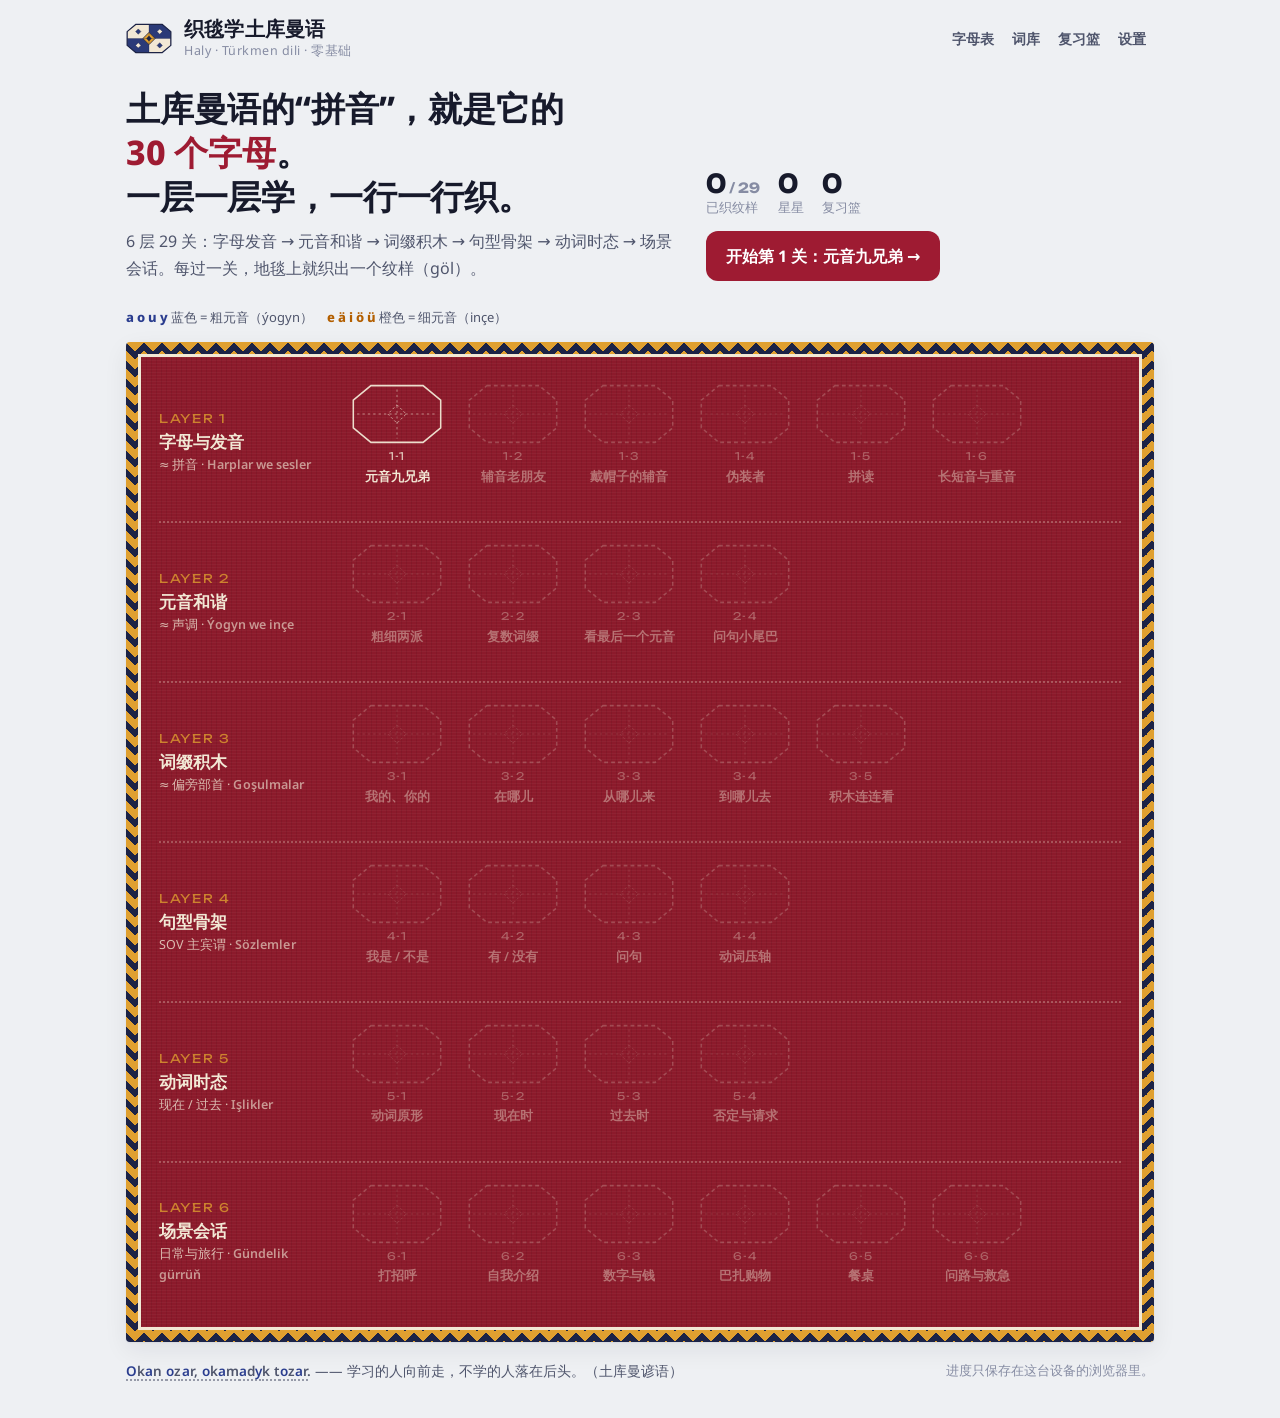
==== commit e09fd8d9: "Add pronunciation audio for every letter, word and sentence 478 clips synthesized with Meta's MMS Tu" ====
--- a/index.html
+++ b/index.html
@@ -351,11 +351,62 @@
   .weave .fillin{opacity:1}
 }
 
+/* ============ Audio ============ */
+.spk{display:inline-flex;align-items:center;justify-content:center;gap:6px;vertical-align:middle;border:1.5px solid var(--line);background:var(--surface);color:var(--madder);border-radius:999px;width:34px;height:34px;padding:0;margin-left:6px;flex:none;transition:background .15s,border-color .15s,transform .08s}
+.spk:hover{border-color:var(--madder);background:color-mix(in srgb,var(--madder) 8%,var(--surface))}
+.spk:active{transform:scale(.94)}
+.spk.sm{width:28px;height:28px;margin-left:4px}
+.spk.sm svg{width:15px;height:15px}
+.spk.lc-play{width:auto;height:40px;padding:0 14px 0 10px;border-radius:12px;font-weight:700;font-size:15px;background:var(--madder);color:var(--on-madder);border-color:transparent;margin:2px 0 4px;align-self:flex-start}
+.spk.lc-play:hover{background:var(--madder-2)}
+.spk.lc-play svg{width:20px;height:20px}
+.spk.playing,.btn.playing{box-shadow:0 0 0 3px color-mix(in srgb,var(--madder) 35%,transparent)}
+.spk.playing svg{animation:pulse .9s ease-in-out infinite}
+@keyframes pulse{50%{transform:scale(1.18)}}
+.tap{cursor:pointer;text-decoration:underline dotted color-mix(in srgb,currentColor 55%,transparent);text-decoration-thickness:1.5px;text-underline-offset:3px;border-radius:4px}
+.tap:hover{background:color-mix(in srgb,var(--madder) 9%,transparent)}
+.tap.playing{background:color-mix(in srgb,var(--madder) 16%,transparent)}
+.lt.tap{text-decoration:none}
+.pairs .pl{display:inline-flex;align-items:center;flex-wrap:wrap;gap:2px}
+.listen{display:flex;align-items:center;gap:12px;margin:6px 0 16px;flex-wrap:wrap}
+.listen-btn{min-height:56px;font-size:18px;padding:12px 26px}
+.listen-btn svg{width:24px;height:24px}
+.bar-in .btn.ghost.sm{margin-left:auto}
+.bar .btn.ghost.sm svg{width:16px;height:16px}
+@media (max-width:520px){
+  .bar-in .btn.ghost.sm{width:auto;margin-left:0}
+}
+
 </style>
 </head>
 <body>
 <div id="app"><p style="padding:24px;font-family:sans-serif">正在铺开地毯……</p></div>
 <noscript><p style="padding:24px">这个游戏需要开启 JavaScript。</p></noscript>
+<script>
+/* Shared between the game and the audio generator: turns any Turkmen string
+   (with {braces}, [ipa], {NAME}, punctuation, Chinese glosses) into the key used
+   to look up its clip in the audio sprite. */
+function akey(s){
+  if(s == null) return '';
+  let t = String(s);
+  t = t.replace(/\{NAME\}/g, ' ');
+  t = t.replace(/\[[^\]]*\]/g, ' ');
+  t = t.replace(/[{}]/g, '');
+  t = t.toLowerCase();
+  t = t.replace(/[^a-zäçňöşüýž'\- ]+/g, ' ');
+  t = t.replace(/\s+/g, ' ').trim();
+  t = t.split(' ').map(w => w.replace(/^-+|-+$/g, '')).filter(Boolean).join(' ');
+  return t;
+}
+const LETTER_NAME = {a:'a',e:'e',ä:'ä',i:'i',y:'y',o:'o',ö:'ö',u:'u',ü:'ü',
+  b:'be',ç:'çe',d:'de',f:'fe',g:'ge',h:'he',j:'je',ž:'že',k:'ke',l:'le',m:'me',n:'ne',ň:'eň',p:'pe',r:'re',s:'se',ş:'şe',t:'te',w:'we',ý:'ýe',z:'ze'};
+/* text actually sent to the synthesizer for a key */
+function asynth(key){
+  if(key.length === 1 && LETTER_NAME[key]) return LETTER_NAME[key] + ' ' + LETTER_NAME[key];
+  return key.replace(/-/g, '');
+}
+
+</script>
 <script>
 /* ================= DATA =================
    Markup inside strings:
@@ -421,7 +472,11 @@
       {q:'sort', p:'把元音分进两派', bins:['粗元音（靠后）','细元音（靠前）'], items:[['a',0],['e',1],['o',0],['ü',1],['y',0],['ä',1],['u',0],['i',1],['ö',1]], tk:true, x:'粗元音：a o u y；细元音：e ä i ö ü。'},
       {q:'match', p:'配对：字母 ↔ 近似音', pairs:[['a','啊'],['i','衣'],['u','乌'],['ü','鱼（ü）'],['o','哦']]},
       {q:'choice', p:'下面哪个是圆唇元音？', o:['ö','ä','e','y'], tk:true, x:'圆唇元音有 4 个：{o} {ö} {u} {ü}。'},
-      {q:'choice', p:'看图选词：葡萄', emoji:'🍇', o:['üzüm','uzum','yzym','özöm'], tk:true, x:'{üzüm}：两个都是 {ü}。'}
+      {q:'choice', p:'看图选词：葡萄', emoji:'🍇', o:['üzüm','uzum','yzym','özöm'], tk:true, x:'{üzüm}：两个都是 {ü}。'},
+      {q:'listen', key:'ü', o:['ü','u','y','i'], tk:true, x:'{ü}：舌位像“衣”，嘴唇收圆。'},
+      {q:'listen', key:'y', o:['y','i','ü','e'], tk:true, x:'{y}：舌头靠后，嘴唇不圆。'},
+      {q:'listen', key:'ä', o:['ä','e','a','ö'], tk:true, x:'{ä} 嘴张得比 {e} 大，通常读长音。'},
+      {q:'listen', key:'ö', o:['ö','o','ü','e'], tk:true, x:'{ö}：舌位像“诶”，嘴唇收圆。'}
     ]},
   { id:'1-2', title:'辅音老朋友', sub:'12 个辅音，和拼音几乎一样',
     words:[['balyk','鱼','🐟'],['düýe','骆驼','🐫'],['futbol','足球','⚽'],['gawun','甜瓜','🍈'],['haly','地毯','🧶'],['kitap','书','📖'],['limon','柠檬','🍋'],['maşyn','汽车','🚗'],['nahar','饭菜','🍲'],['palaw','抓饭','🍛'],['tüwi','米饭','🍚'],['wagt','时间','⏰']],
@@ -439,7 +494,9 @@
       {q:'match', p:'配对：单词 ↔ 意思', pairs:[['düýe','骆驼 🐫'],['tüwi','米饭 🍚'],['haly','地毯 🧶'],['wagt','时间 ⏰'],['kitap','书 📖']]},
       {q:'choice', p:'哪个字母多出现在外来词里？', o:['f','b','d','m'], tk:true, x:'{f} 多见于外来词，比如 {futbol}（足球）。'},
       {q:'choice', p:'{gawun} 里的 {g} 为什么发得更靠后？', o:['因为旁边是粗元音 a','因为它在词首','因为 g 永远靠后','因为后面有 w'], x:'{g}、{k} 碰上粗元音（a o u y）就往后缩。'},
-      {q:'spell', hint:'📖 书', a:'kitap', extra:'bgy'}
+      {q:'spell', hint:'📖 书', a:'kitap', extra:'bgy'},
+      {q:'listen', key:'balyk', o:['balyk','palaw','haly','maşyn'], tk:true, x:'{balyk} = 鱼。'},
+      {q:'listen', key:'gawun', o:['gawun','kitap','limon','tüwi'], tk:true, x:'{gawun} = 甜瓜。'}
     ]},
   { id:'1-3', title:'戴帽子的辅音', sub:'ç ş ž ň ý：帽子一戴，读音就变',
     words:[['çaý','茶','🍵'],['çörek','馕、面包','🫓'],['deňiz','海','🌊'],['şäher','城市','🏙️'],['ýyldyz','星星','⭐'],['žurnal','杂志','📰'],['meniň','我的','']],
@@ -457,7 +514,9 @@
       {q:'match', p:'配对：字母 ↔ 发音', pairs:[['ç','ch（church）'],['ş','sh（she）'],['ž','s（measure）'],['ň','ng（sing）'],['ý','y（yes）']]},
       {q:'choice', p:'{ý} 和 {y}，哪个是辅音？', o:['{ý}','{y}','两个都是','两个都不是'], x:'带尖帽的 {ý} 是辅音，{y} 是元音。'},
       {q:'spell', hint:'🌊 海', a:'deňiz', extra:'ng'},
-      {q:'choice', p:'看图选词：馕、面包', emoji:'🫓', o:['çörek','çorek','şörek','çörük'], tk:true, x:'{çörek}。馕在土库曼人心中很神圣，不能随意丢弃。'}
+      {q:'choice', p:'看图选词：馕、面包', emoji:'🫓', o:['çörek','çorek','şörek','çörük'], tk:true, x:'{çörek}。馕在土库曼人心中很神圣，不能随意丢弃。'},
+      {q:'listen', key:'ç', o:['ç','ş','j','ž'], tk:true, x:'{ç} = ch。'},
+      {q:'listen', key:'ýyldyz', o:['ýyldyz','deňiz','çaý','şäher'], tk:true, x:'{ýyldyz} = 星星。'}
     ]},
   { id:'1-4', title:'伪装者', sub:'s z r j e y：长得眼熟，读法不同',
     words:[['suw','水','💧'],['salam','你好','👋'],['göz','眼睛','👁️'],['jaý','房屋、建筑','🏢'],['garpyz','西瓜','🍉'],['sary','黄色','🟡'],['duz','盐','🧂'],['şeker','糖','🍬']],
@@ -476,7 +535,10 @@
       {q:'sort', p:'它读咬舌音吗？', bins:['读咬舌音（s / z）','不读咬舌音'], items:[['suw',0],['şäher',1],['sary',0],['çaý',1],['duz',0],['jaý',1]], tk:true, x:'只有 {s} 和 {z} 读咬舌音；{ş} {ç} {j} 都不是。'},
       {q:'match', p:'配对：伪装者 ↔ 真实读音', pairs:[['s','[θ] think'],['z','[ð] this'],['j','[dʒ] jeep'],['r','大舌颤音'],['y','[ɯ] 元音']]},
       {q:'choice', p:'{e} 的正确读法：', o:['[e]，像“诶”','[ɤ]，像“饿”','[a]，像“啊”','[i]，像“衣”'], x:'拼音 e 是“饿”，土库曼语的 {e} 是“诶”。'},
-      {q:'choice', p:'看图选词：西瓜', emoji:'🍉', o:['garpyz','karpyz','garpiz','garbyz'], tk:true, x:'{garpyz}：{r} 要颤，结尾的 {z} 咬舌。'}
+      {q:'choice', p:'看图选词：西瓜', emoji:'🍉', o:['garpyz','karpyz','garpiz','garbyz'], tk:true, x:'{garpyz}：{r} 要颤，结尾的 {z} 咬舌。'},
+      {q:'listen', key:'s', o:['s','ş','z','ç'], tk:true, x:'{s} 是咬舌音 [θ]。'},
+      {q:'listen', key:'z', o:['z','s','ž','j'], tk:true, x:'{z} 是浊咬舌音 [ð]。'},
+      {q:'listen', key:'suw', o:['suw','şeker','duz','çaý'], tk:true, x:'{suw} = 水，开头是咬舌音。'}
     ]},
   { id:'1-5', title:'拼读', sub:'一字一音，像拼拼音一样',
     words:[['suw','水','💧'],['gyz','女孩','👧'],['öý','家','🏠'],['üzüm','葡萄','🍇'],['alma','苹果','🍎']],
@@ -494,7 +556,9 @@
       {q:'choice', p:'{garpyz}（西瓜）有几个音节？', o:['2','3','1','4'], x:'有几个元音就有几个音节：{gar-pyz}。'},
       {q:'spell', hint:'🍇 葡萄', a:'üzüm', extra:'uy'},
       {q:'spell', hint:'🍎 苹果', a:'alma', extra:'e'},
-      {q:'choice', p:'{ýyldyz}（星星）有几个音节？', o:['2','3','1','4'], x:'{ýyl-dyz}：两个元音 {y}，两个音节。'}
+      {q:'choice', p:'{ýyldyz}（星星）有几个音节？', o:['2','3','1','4'], x:'{ýyl-dyz}：两个元音 {y}，两个音节。'},
+      {q:'listen', key:'gyz', o:['gyz','göz','gök','gawun'], tk:true, x:'{gyz} = 女孩。'},
+      {q:'listen', key:'üzüm', o:['üzüm','üç','alma','öý'], tk:true, x:'{üzüm} = 葡萄。'}
     ]},
   { id:'1-6', title:'长短音与重音', sub:'写不出来的区别，就像声调',
     words:[['at','马（短音）','🐎'],['at','名字（长音）','🏷️'],['ot','草（短音）','🌿'],['ot','火（长音）','🔥'],['ak','白色（长音）','⚪']],
@@ -512,7 +576,8 @@
       {q:'choice', p:'加上词缀后，{kitaplar} 的重音在？', o:['kitap-LAR','KI-taplar','ki-TAP-lar','没有重音'], x:'重音随词缀后移，落在最后一个音节。'},
       {q:'choice', p:'哪个元音永远是短音？', o:['e','ä','a','o'], tk:true, x:'{e} 永远短；{ä} 通常长。'},
       {q:'choice', p:'“火”怎么读？', emoji:'🔥', o:['[oːt]（长音）','[ot]（短音）','[ɑːt]（长音）','[ɑt]（短音）'], x:'火 = {ot} [oːt]，长音。'},
-      {q:'choice', p:'“马”怎么读？', emoji:'🐎', o:['[ɑt]（短音）','[ɑːt]（长音）','[ot]（短音）','[oːt]（长音）'], x:'马 = {at} [ɑt]，短音。'}
+      {q:'choice', p:'“马”怎么读？', emoji:'🐎', o:['[ɑt]（短音）','[ɑːt]（长音）','[ot]（短音）','[oːt]（长音）'], x:'马 = {at} [ɑt]，短音。'},
+      {q:'listen', key:'salam', o:['salam','alma','haly','sary'], tk:true, x:'{salam}：重音在最后一个音节。'}
     ]}
   ]},
 
@@ -916,13 +981,17 @@
 
 </script>
 <script>
+const AUDIO_MAP = {"a":[0.0,0.512],"alma":[0.862,0.643],"b":[1.855,1.173],"balyk":[3.378,0.808],"ç":[4.536,0.877],"çaý":[5.763,0.608],"d":[6.721,0.741],"düýe":[7.812,0.606],"e":[8.768,0.56],"et":[9.678,0.224],"ä":[10.252,0.608],"bäş":[11.21,0.672],"f":[12.232,0.75],"futbol":[13.333,0.926],"g":[14.608,0.901],"gawun":[15.859,1.296],"gyz":[17.505,0.509],"h":[18.364,0.786],"haly":[19.5,0.704],"i":[20.554,0.656],"it":[21.56,0.416],"j":[22.326,0.907],"jaý":[23.584,0.635],"ju":[24.569,0.688],"ž":[25.607,1.52],"žurnal":[27.477,1.536],"k":[29.363,1.277],"kitap":[30.99,0.662],"l":[32.002,0.932],"limon":[33.284,0.564],"m":[34.198,1.232],"maşyn":[35.779,0.686],"n":[36.816,1.328],"nahar":[38.494,0.917],"ň":[39.761,1.248],"deňiz":[41.358,1.44],"meniň":[43.148,0.611],"o":[44.109,0.928],"oba":[45.387,0.512],"ö":[46.249,0.832],"öý":[47.431,0.464],"p":[48.245,1.33],"palaw":[49.925,1.109],"kitabym":[51.385,0.886],"r":[52.62,1.277],"garpyz":[54.247,1.06],"s":[55.657,0.765],"suw":[56.772,0.368],"ş":[57.49,0.783],"şäher":[58.623,0.807],"t":[59.78,1.172],"tüwi":[61.303,0.384],"u":[62.037,0.912],"uçar":[63.299,0.656],"ü":[64.305,0.528],"üzüm":[65.183,0.981],"w":[66.513,1.285],"wagt":[68.148,0.816],"y":[69.314,0.544],"ý":[70.208,0.667],"ýyldyz":[71.225,0.67],"ýa":[72.246,0.448],"ýo":[73.044,0.256],"z":[73.65,1.18],"göz":[75.18,0.45],"harplar we sesler":[75.979,1.296],"ýogyn":[77.625,0.615],"inçe":[78.59,0.672],"çörek":[79.612,0.697],"salam":[80.659,1.284],"sary":[82.292,0.64],"duz":[83.282,0.59],"şeker":[84.222,0.76],"al-ma":[0.862,0.643],"ü-züm":[65.183,0.981],"sa-lam":[80.659,1.284],"gar-pyz":[54.247,1.06],"ýyl-dyz":[71.225,0.67],"sa":[85.332,0.352],"lam":[86.034,0.672],"at":[87.056,0.544],"ot":[87.95,0.288],"ak":[88.588,0.32],"meniň adym":[89.258,0.896],"ki-tap":[30.99,0.662],"kitap-lar":[90.505,0.847],"kitaplar-da":[91.701,1.022],"my":[93.074,0.448],"mi":[93.872,0.48],"kitaplar":[90.505,0.847],"ýogyn we inçe":[94.702,1.746],"iki":[96.798,0.416],"alty":[97.564,0.943],"ýedi":[98.857,0.656],"sekiz":[99.863,0.752],"dokuz":[100.965,1.039],"on":[102.354,0.4],"gara":[103.104,0.608],"gyzyl":[104.062,0.4],"ýaşyl":[104.812,1.006],"gök":[106.168,0.4],"uly":[106.918,0.507],"kiçi":[107.774,0.83],"itler":[108.954,0.64],"gyzlar":[109.944,0.844],"öýler":[111.139,0.724],"gözler":[112.212,0.67],"üç":[113.232,0.442],"lar":[114.024,0.607],"ler":[114.981,0.976],"iki kitap":[116.307,0.923],"bäş alma":[117.58,1.105],"atlar":[119.036,1.244],"üç kitap":[120.629,0.995],"düýeler":[121.974,0.829],"telefon":[123.153,0.816],"kompýuter":[124.319,1.623],"restoran":[126.291,0.874],"inžener":[127.515,1.664],"muzeý":[129.529,0.559],"mugallym":[130.438,0.725],"türkmenistan":[131.513,1.227],"kitap kitaplar":[133.091,1.451],"telefon telefonlar":[134.892,1.753],"kompýuter kompýuterler":[136.995,2.387],"inžener inženerler":[139.732,2.608],"restoran restoranlar":[142.69,1.808],"türkmenistanda":[144.848,1.644],"telefonlar":[146.842,0.918],"kompýuterler":[148.109,1.69],"da":[150.149,0.416],"mugallymlar":[150.915,1.098],"inženerler":[152.363,2.0],"bu":[154.713,0.496],"hawa":[155.559,0.821],"ýok":[156.73,0.592],"talyp":[157.672,0.705],"bu çaý":[158.727,1.073],"bu çaýmy":[160.15,0.917],"bu et":[161.418,0.955],"bu etmi":[162.722,1.6],"hawa bu çaý":[164.672,1.717],"ýok bu çaý däl":[166.74,1.365],"suwmy":[168.455,0.674],"kitapmy":[169.479,1.497],"üzümmi":[171.326,1.123],"bu kitapmy":[172.799,1.356],"sen talypmy":[174.504,1.769],"bu üzümmi":[176.623,0.862],"goşulmalar":[177.835,1.801],"adym":[179.986,0.944],"adyň":[181.28,0.464],"maşynym":[182.094,0.671],"kaka":[183.115,1.032],"kakam":[184.498,1.013],"eje":[185.86,0.656],"ejäm":[186.866,0.72],"agaç":[187.936,1.042],"näme":[189.328,1.016],"ym":[190.695,0.304],"im":[191.349,0.384],"yň":[192.083,0.8],"iň":[193.233,0.784],"maşynyň":[194.367,0.809],"kakaň":[195.525,1.27],"maşyny":[197.145,0.718],"kakasy":[198.213,1.417],"maşynymyz":[199.98,0.84],"kakamyz":[201.169,0.816],"maşynyňyz":[202.335,1.376],"kakaňyz":[204.061,1.174],"çöregim":[205.585,0.742],"agajym":[206.677,1.422],"itim":[208.449,0.384],"gijäňiz rahat bolsun":[209.183,1.722],"gijäňiz":[211.255,1.491],"gije":[213.095,0.606],"ňiz":[214.051,0.583],"adyňyz":[214.983,0.991],"adyňyz näme":[216.325,1.66],"öýde":[218.335,0.571],"bazar":[219.256,1.205],"bazarda":[220.811,1.069],"mekdep":[222.229,0.76],"mekdepde":[223.339,1.204],"aşgabat":[224.893,1.084],"hytaý":[226.327,0.923],"pekin":[227.6,1.126],"dükan":[229.076,0.96],"aşgabatda":[230.386,1.162],"de":[231.898,0.368],"mekdebe":[232.616,1.167],"hytaýda":[234.134,1.441],"men aşgabatda":[235.925,1.533],"maşynymda":[237.808,0.86],"hytaýdan":[239.018,0.98],"öýden":[240.348,0.572],"pekinden":[241.271,0.883],"nireden":[242.504,0.792],"men hytaýdan":[243.646,0.983],"siz nireden":[244.979,1.19],"sen nireden":[246.519,1.102],"aşgabatdan":[247.971,1.057],"aşgabada":[249.378,1.111],"dan":[250.839,0.784],"nire":[251.973,1.152],"den":[253.475,0.362],"obalardan":[254.187,1.571],"obalar":[256.108,1.037],"bazara":[257.495,1.484],"öýe":[259.329,0.544],"maňa":[260.223,1.152],"saňa":[261.725,1.232],"hoş geldiňiz":[263.307,1.529],"şähere":[265.186,0.842],"türkmenistana hoş geldiňiz":[266.378,2.102],"oňa":[268.83,0.928],"bize":[270.108,0.808],"size":[271.265,0.57],"türkmenistana":[272.186,1.46],"da de":[273.996,0.701],"dan den":[275.047,1.4],"a e":[276.797,0.496],"lar ler":[277.643,1.281],"ym im":[279.273,0.666],"men":[280.289,0.432],"kitaplarym":[281.072,0.858],"kitaplarymda":[282.279,1.097],"öýlerde":[283.726,0.907],"şäherlerden":[284.983,1.17],"şäherler":[286.503,1.319],"kitap lar ym da":[288.172,1.591],"maşynymdan":[290.113,0.873],"sözlemler":[291.336,0.763],"sen":[292.45,0.832],"ol":[293.632,0.368],"biz":[294.35,0.757],"siz":[295.457,0.564],"olar":[296.371,0.958],"däl":[297.679,0.466],"lukman":[298.495,0.686],"syýahatçy":[299.531,1.381],"men talyp":[301.262,0.864],"ol mugallym":[302.476,0.853],"men talyp däl":[303.678,1.039],"bu çaý däl":[305.067,0.974],"dyr":[306.39,0.485],"dir":[307.226,0.368],"aşgabat ulydyr":[307.944,1.491],"ol lukman":[309.785,0.876],"men mugallym däl":[311.011,1.479],"men syýahatçy":[312.839,1.558],"bar":[314.747,0.966],"mende":[316.063,1.296],"manat":[317.709,1.08],"meniň kitabym bar":[319.139,1.479],"onuň maşyny ýok":[320.968,1.507],"mende çörek bar":[322.825,1.408],"barmy":[324.583,0.759],"suw barmy":[325.691,0.917],"hawa bar":[326.958,0.929],"meniň wagtym ýok":[328.237,1.548],"çaý barmy":[330.135,1.058],"mende manat bar":[331.543,1.825],"meniň maşynym bar":[333.718,1.958],"onuň":[336.026,1.088],"wagtym":[337.464,1.465],"ýok meniň maşynym ýok":[339.279,2.477],"seniň maşynyň barmy":[342.106,1.779],"kim":[344.235,0.528],"nirede":[345.113,1.456],"näçe":[346.919,1.264],"haçan":[348.533,0.962],"nähili":[349.845,0.743],"hajathana":[350.938,1.34],"bu näme":[352.628,0.798],"ol merdan":[353.776,1.335],"ol kim":[355.461,0.757],"bazar nirede":[356.568,1.486],"bu näçe":[358.404,0.96],"ýagdaýlaryňyz nähili":[359.714,1.944],"hajathana nirede":[362.008,1.801],"içýärin":[364.159,0.864],"okaýaryn":[365.373,1.023],"ýaşaýaryn":[366.746,1.571],"iýýär":[368.667,0.766],"türkmençe":[369.783,1.165],"men çaý içýärin":[371.298,2.08],"men aşgabatda ýaşaýaryn":[373.728,1.909],"gyzyl alma":[375.987,0.914],"uly şäher":[377.251,0.989],"men kitap okaýaryn":[378.59,1.855],"ol palaw iýýär":[380.795,1.434],"biz türkmençe gürleýäris":[382.579,2.013],"işlikler":[384.942,0.999],"okamak":[386.291,0.978],"ýazmak":[387.62,0.828],"içmek":[388.798,0.641],"iýmek":[389.788,0.679],"gelmek":[390.817,0.788],"gitmek":[391.955,0.738],"bilmek":[393.043,0.788],"görmek":[394.181,0.738],"gürlemek":[395.269,0.904],"ýaşamak":[396.523,0.967],"işlemek":[397.84,0.818],"öwrenmek":[399.007,0.901],"halamak":[400.259,0.825],"düşünmek":[401.434,0.8],"mak":[402.583,0.448],"mek":[403.381,0.432],"oka":[404.163,0.528],"gel":[405.041,0.491],"ýaz":[405.882,0.59],"iç":[406.823,0.368],"ýaşa":[407.541,0.813],"gör":[408.703,0.56],"git":[409.613,0.608],"diňlemek":[410.571,0.724],"hala":[411.646,1.072],"gelýärin":[413.068,0.806],"gidýärin":[414.224,1.073],"iýýärin":[415.647,0.891],"iňlisçe":[416.888,1.316],"türkmen dili":[418.553,1.361],"ýar":[420.264,0.631],"ýär":[421.245,0.582],"okaýarsyň":[422.177,1.502],"gelýärsiň":[424.029,1.078],"okaýar":[425.456,0.908],"gelýär":[426.715,0.849],"okaýarys":[427.913,1.149],"gelýäris":[429.412,0.893],"okaýarsyňyz":[430.655,1.3],"gelýärsiňiz":[432.305,1.26],"okaýarlar":[433.916,1.135],"gelýärler":[435.401,1.062],"gelýärsiňmi":[436.813,1.345],"yn":[438.509,0.4],"siň":[439.259,0.96],"is":[440.569,0.448],"içýäris":[441.367,1.147],"in":[442.864,0.4],"işleýärler":[443.614,1.849],"men mekdebe gidýärin":[445.812,1.62],"siňiz":[447.782,1.191],"siz iňlisçe gürleýärsiňizmi":[449.323,2.049],"men türkmen dilini öwrenýärin":[451.722,2.144],"geldim":[454.216,0.59],"okadym":[455.156,0.848],"düşündim":[456.354,0.786],"ýadadym":[457.49,0.883],"gördüm":[458.723,0.624],"okadyň":[459.697,0.916],"geldiň":[460.963,0.632],"okady":[461.945,0.798],"geldi":[463.093,0.71],"okadyk":[464.153,0.822],"geldik":[465.325,0.63],"okadyňyz":[466.305,1.139],"geldiňiz":[467.794,1.372],"okadylar":[469.517,0.912],"geldiler":[470.779,0.938],"men hytaýdan geldim":[472.067,1.275],"men ýadadym":[473.692,0.824],"di":[474.865,0.576],"ýadamak":[475.791,1.069],"dy":[477.21,0.464],"düşünýärin":[478.024,1.03],"gelmeýärin":[479.405,1.042],"düşünemok":[480.796,1.088],"bilemok":[482.235,0.8],"gaýtalaň":[483.385,1.024],"haýal aýdyň":[484.758,1.072],"oturyň":[486.181,0.709],"okamaýaryn":[487.239,1.025],"okamadym":[488.614,0.961],"gelmedim":[489.925,0.706],"düşünmeýärin":[490.982,1.107],"bilmeýärin":[492.438,1.032],"geliň":[493.82,0.592],"otur":[494.762,1.136],"me":[496.248,0.386],"içmeýärin":[496.984,0.975],"dim":[498.31,0.46],"görmedim":[499.119,0.67],"gaýtala":[500.14,0.978],"haýal":[501.468,1.008],"tiz":[502.825,0.622],"gelme":[503.797,0.896],"gelmeýär":[505.043,1.052],"gündelik gürrüň":[506.445,1.262],"gowy":[508.057,0.416],"sag boluň":[508.823,0.972],"köp sag boluň":[510.144,1.112],"ertiriňiz haýyrly bolsun":[511.606,2.068],"agşamyňyz haýyrly bolsun":[514.024,1.895],"bagyşlaň":[516.27,1.544],"ertir duşuşarys":[518.164,1.876],"gowy sag boluň siz nähili":[520.39,2.583],"sag":[523.323,0.56],"sag bol":[524.233,0.818],"salam ýagdaýlaryňyz nähili":[525.401,2.713],"ertir":[528.464,0.831],"köp":[529.645,0.48],"boluň":[530.475,0.755],"tanyşanyma şat":[531.58,1.645],"men hem şat":[533.575,1.389],"salam meniň adym aýna adyňyz näme":[535.314,3.623],"salam meniň adym":[539.288,2.4],"men hytaýdan men syýahatçy":[542.038,2.811],"men pekinde ýaşaýaryn":[545.199,2.39],"şat":[547.939,0.636],"name":[548.925,1.616],"hem":[550.891,0.423],"bir":[551.664,0.638],"dört":[552.652,1.232],"ýigrimi":[554.234,0.664],"otuz":[555.248,0.779],"kyrk":[556.377,0.56],"elli":[557.287,0.452],"altmyş":[558.089,0.921],"ýetmiş":[559.36,0.976],"segsen":[560.686,0.99],"togsan":[562.026,0.997],"ýüz":[563.374,0.848],"müň":[564.572,0.8],"on bir":[565.722,0.895],"ýigrimi bäş":[566.966,0.928],"ýüz elli":[568.245,0.779],"iki ýüz":[569.373,1.23],"üç müň":[570.954,0.626],"on bäş":[571.93,0.629],"näçeden":[572.909,1.744],"gymmat":[575.003,0.892],"arzan":[576.244,1.19],"bolýar":[577.785,0.885],"beriň":[579.02,0.603],"satyjy":[579.973,0.799],"salam size näme gerek":[581.121,2.312],"salam bu gawun näçe":[583.783,2.072],"on manat":[586.205,1.727],"bolýar sekiz manat":[588.282,2.318],"bolýar iki gawun beriň":[590.951,2.196],"alyň":[593.497,0.701],"iki gawun":[594.547,0.866],"iki gawun beriň":[595.764,1.167],"bu gawun näçe":[597.281,1.492],"bolýar sag boluň":[599.123,1.872],"işdäňiz açyk bolsun":[601.345,1.981],"tagamly":[603.676,1.67],"süýt":[605.696,0.601],"gök çaý":[606.647,1.113],"gara çaý":[608.11,1.776],"dograma":[610.236,0.812],"çal":[611.397,0.679],"saçak":[612.426,0.977],"maňa gök çaý beriň":[613.753,1.869],"men et iýmeýärin":[615.972,1.627],"iý":[617.949,0.416],"çep":[618.715,0.597],"göni":[619.662,0.625],"sagda":[620.637,0.96],"çepde":[621.947,1.488],"myhmanhana":[623.785,1.602],"howa menzili":[625.737,1.418],"men düşünemok":[627.505,1.025],"kömek ediň":[628.88,0.694],"sag sagda":[629.924,1.437],"çep çepde":[631.711,1.705],"bagyşlaň bazar nirede":[633.766,2.236],"bagyşlaň hajathana nirede":[636.352,3.441],"muzeý sagda":[640.143,1.13],"kömek":[641.623,0.621],"dogry":[642.593,0.771],"örän gowy":[643.714,0.854],"berekella":[644.918,0.905],"okan ozar okamadyk tozar":[646.173,2.386]};
+const AUDIO_SRC = 'audio/tk.mp3';
+</script>
+<script>
 /* ================= ENGINE ================= */
 (function(){
 'use strict';
 
 /* ---------- persistence (per-viewer convenience only) ---------- */
 const KEY = 'haly-tk-v1';
-const P = {stars:{}, review:[], name:'', color:true, free:false};
+const P = {stars:{}, review:[], name:'', color:true, free:false, sound:true, autoplay:true};
 function load(){
   try{ const raw = localStorage.getItem(KEY); if(raw){ Object.assign(P, JSON.parse(raw)); } }catch(e){}
   if(!P.stars || typeof P.stars !== 'object') P.stars = {};
@@ -947,16 +1016,20 @@
 const NAME_MARK = '\u0001NAME\u0001';
 function withName(html){ return html.split(NAME_MARK).join('<span class="nm">'+esc(playerName())+'</span>'); }
 // Turkmen string that may contain {NAME} and [ipa]
-function tk(s){
-  const parts = String(s).replace(/\{NAME\}/g, NAME_MARK).split(/(\[[^\]]+\])/);
-  const html = parts.map(p => /^\[.*\]$/.test(p) ? '<span class="ipa">'+esc(p)+'</span>' : tkColor(p)).join('');
-  return withName('<span class="tk">'+html+'</span>');
+let QUIET = false;   // set while rendering an unanswered question: no tappable words
+function sayAttrs(key){ return (key && hasAudio(key)) ? ' tap" data-say="'+esc(key)+'" role="button" tabindex="0" title="点击听发音' : ''; }
+function tk(s, quiet){
+  const raw = String(s);
+  const piece = chunk => chunk.split(/(\[[^\]]+\])/).map(p => /^\[.*\]$/.test(p) ? '<span class="ipa">'+esc(p)+'</span>' : tkColor(p)).join('');
+  const html = raw.split('{NAME}').map(piece).join('<span class="nm">'+esc(playerName())+'</span>');
+  const key = (quiet || QUIET || raw.includes('[')) ? '' : akey(raw);
+  return '<span class="tk'+sayAttrs(key)+'">'+html+'</span>';
 }
 // mixed Chinese/HTML text with {turkmen} and [ipa]
-function fmt(s){
+function fmt(s, quiet){
   if(s == null) return '';
   let t = String(s).replace(/\{NAME\}/g, NAME_MARK);
-  t = t.replace(/\{([^{}]+)\}/g, (_, w) => '<span class="tk">'+tkColor(w)+'</span>');
+  t = t.replace(/\{([^{}]+)\}/g, (_, w) => '<span class="tk'+sayAttrs((quiet || QUIET) ? '' : akey(w))+'">'+tkColor(w)+'</span>');
   t = t.replace(/\[([^\]<>]+)\]/g, (_, w) => '<span class="ipa">['+w+']</span>');
   return withName(t);
 }
@@ -972,9 +1045,86 @@
   for(let t=0;t<8;t++){ const s = shuffle(a); if(s.some((x,i)=>x!==orig[i])) return s; }
   return shuffle(a);
 }
+/* ---------- audio (one MP3 sprite + offset map, generated by tools/gen_audio.py) ---------- */
+const AUD = {map:(typeof AUDIO_MAP !== 'undefined' ? AUDIO_MAP : {}), src:(typeof AUDIO_SRC !== 'undefined' ? AUDIO_SRC : 'audio/tk.mp3'), el:null, end:null, timer:null, queue:[], cur:null, failed:false};
+const hasAudio = key => !!(key && AUD.map[key]);
+const ICON_SPK = '<svg viewBox="0 0 24 24" width="18" height="18" aria-hidden="true"><path d="M4 9v6h4l5 4V5L8 9H4z" fill="currentColor"/><path d="M15.5 8.5a4.5 4.5 0 0 1 0 7M18 6a8 8 0 0 1 0 12" fill="none" stroke="currentColor" stroke-width="1.8" stroke-linecap="round"/></svg>';
+function spk(text, cls, label){
+  const key = akey(text);
+  if(!hasAudio(key)) return '';
+  return '<button class="spk'+(cls?' '+cls:'')+'" data-act="say" data-key="'+esc(key)+'" aria-label="朗读'+(label?' '+esc(label):'')+'" title="听发音">'+ICON_SPK+'</button>';
+}
+function audioEl(){
+  if(AUD.el) return AUD.el;
+  const a = new Audio();
+  a.preload = 'auto';
+  a.src = AUD.src;
+  a.addEventListener('timeupdate', () => { if(AUD.end != null && a.currentTime >= AUD.end - 0.01) stopAudio(); });
+  a.addEventListener('playing', () => {
+    if(AUD.end == null) return;
+    if(AUD.start != null && a.currentTime < AUD.start - 0.3){ try{ a.currentTime = AUD.start; }catch(e){} }
+    clearTimeout(AUD.timer);
+    AUD.timer = setTimeout(stopAudio, Math.max(0, AUD.end - a.currentTime) * 1000 + 40);
+  });
+  a.addEventListener('ended', stopAudio);
+  a.addEventListener('error', () => { AUD.failed = true; stopAudio(); });
+  AUD.el = a;
+  return a;
+}
+function markPlaying(el){
+  if(AUD.cur && AUD.cur !== el) AUD.cur.classList.remove('playing');
+  AUD.cur = el || null;
+  if(el) el.classList.add('playing');
+}
+function stopAudio(){
+  clearTimeout(AUD.timer); AUD.timer = null; AUD.end = null; AUD.start = null;
+  const a = AUD.el; if(a && !a.paused) a.pause();
+  markPlaying(null);
+  const nx = AUD.queue.shift();
+  if(nx) AUD.timer = setTimeout(() => playKey(nx.key, nx.btn, true), 240);
+}
+function playKey(key, btn, fromQueue){
+  const seg = AUD.map[key];
+  if(!seg || !P.sound) return false;
+  const a = audioEl();
+  clearTimeout(AUD.timer); AUD.timer = null;
+  if(!fromQueue) AUD.queue = [];
+  if(!a.paused) a.pause();
+  const begin = () => {
+    try{ a.currentTime = seg[0]; }catch(e){}
+    AUD.start = seg[0]; AUD.end = seg[0] + seg[1];
+    markPlaying(btn);
+    AUD.timer = setTimeout(stopAudio, seg[1] * 1000 + 4000);
+    const p = a.play();
+    if(p && p.catch) p.catch(() => stopAudio());
+  };
+  if(a.readyState >= 1) begin();
+  else { a.addEventListener('loadedmetadata', begin, {once:true}); try{ a.load(); }catch(e){} }
+  return true;
+}
+function playSeq(keys, btn){
+  const ks = keys.filter(hasAudio);
+  if(!ks.length) return false;
+  const ok = playKey(ks[0], btn);
+  if(ok) AUD.queue = ks.slice(1).map(k => ({key:k, btn}));
+  return ok;
+}
+let PENDING_PLAY = null;   // keys to auto-play right after the next render
+function autoPlay(keys){ if(P.autoplay && P.sound) PENDING_PLAY = keys; }
+
 const LETTER = Object.fromEntries(LETTERS.map(l => [l.l, l]));
 const ALL = [];
 LAYERS.forEach((L, li) => L.levels.forEach((lv, i) => ALL.push(Object.assign(lv, {layer:L, li, idx:ALL.length}))));
+LAYERS.forEach(L => { if(L.n === 1) return; L.levels.forEach(lv => {
+  const uniq = [...new Set(lv.words.map(w => w[0]).filter(w => !/\{NAME\}/.test(w) && hasAudio(akey(w))))];
+  if(uniq.length < 4) return;
+  [0, Math.floor(uniq.length/2)].forEach(pi => {
+    const ans = uniq[pi], ds = [];
+    for(let k = 1; ds.length < 3 && k < uniq.length; k++){ const c = uniq[(pi+k) % uniq.length]; if(c !== ans && !ds.includes(c)) ds.push(c); }
+    const meaning = (lv.words.find(w => w[0] === ans) || [])[1] || '';
+    lv.quiz.push({q:'listen', key:akey(ans), o:[ans].concat(ds), tk:true, x:'{'+ans+'}：'+meaning, auto:true});
+  });
+}); });
 const LV = id => ALL.find(l => l.id === id);
 const isDone = lv => (P.stars[lv.id] || 0) > 0;
 const isOpen = lv => P.free || lv.idx === 0 || isDone(ALL[lv.idx-1]) || isDone(lv);
@@ -1034,6 +1184,7 @@
   $app().innerHTML = html;
   const auto = document.querySelector('[data-autofocus]');
   if(auto) try{ auto.focus({preventScroll:true}); }catch(e){}
+  if(PENDING_PLAY){ const ks = PENDING_PLAY; PENDING_PLAY = null; playSeq(ks, document.querySelector('.spk.lc-play') || null); }
 }
 function go(view){ VIEW = view; MODAL = null; render(); window.scrollTo(0,0); }
 
@@ -1074,9 +1225,11 @@
   const L = LETTER[k];
   const big = '<span class="'+(L.kind==='v' ? (L.h==='b'?'vb':'vf') : '')+'">'+L.u+L.l+'</span>';
   const tags = '<div class="tags"><span class="chip tag-'+L.grp+'">'+GROUP_NAME[L.grp]+'</span><span class="chip">'+(L.kind==='v' ? (L.h==='b'?'粗元音 · 舌头靠后':'细元音 · 舌头靠前')+(L.r?' · 圆唇':'') : '辅音')+'</span></div>';
+  const nm = LETTER_NAME[L.l] || L.l;
+  const playBtn = hasAudio(L.l) ? '<button class="spk lc-play" data-act="say-seq" data-keys="'+esc(L.l)+'|'+esc(akey(L.w[0]))+'" aria-label="朗读字母 '+L.u+' 和例词">'+ICON_SPK+'<span>听：'+esc(nm)+'</span></button>' : '';
   return '<div class="lc"><div class="lc-big" aria-label="字母 '+L.u+'">'+big+'</div>'+
-    '<div class="lc-meta">'+tags+'<span class="ipa">['+esc(L.ipa)+']</span><span class="lc-zh">'+esc(L.zh)+'</span><span class="lc-tip">'+fmt(L.tip)+'</span></div>'+
-    '<div class="lc-word">'+(L.w[2]?'<span class="em" aria-hidden="true">'+L.w[2]+'</span>':'')+'<div>'+tk(L.w[0])+' <span class="ipa">'+ipaOf(L.w[0])+'</span><div class="muted">'+esc(L.w[1])+'</div></div></div></div>';
+    '<div class="lc-meta">'+tags+playBtn+'<span class="ipa">['+esc(L.ipa)+']</span><span class="lc-zh">'+esc(L.zh)+'</span><span class="lc-tip">'+fmt(L.tip)+'</span></div>'+
+    '<div class="lc-word">'+(L.w[2]?'<span class="em" aria-hidden="true">'+L.w[2]+'</span>':'')+'<div>'+tk(L.w[0])+' '+spk(L.w[0], '', L.w[0])+' <span class="ipa">'+ipaOf(L.w[0])+'</span><div class="muted">'+esc(L.w[1])+'</div></div></div></div>';
 }
 function tkWithIpa(s){ return tk(s); }
 function viewCard(c){
@@ -1089,17 +1242,17 @@
         '<div class="h">粗 ýogyn<br>舌头靠后</div><div class="v">'+tkColor('a y')+'</div><div class="v">'+tkColor('o u')+'</div>'+
         '<div class="h">细 inçe<br>舌头靠前</div><div class="v">'+tkColor('e ä i')+'</div><div class="v">'+tkColor('ö ü')+'</div></div></div>';
     case 'grid':
-      return '<div class="card"><h2>'+fmt(c.h)+'</h2><div class="lgrid">'+c.letters.map(k => { const L = LETTER[k]; return '<div><b>'+L.u+L.l+'</b> <span class="ipa">['+esc(L.ipa)+']</span>'+tk(L.w[0])+'<span class="tiny">'+(L.w[2]||'')+' '+esc(L.w[1])+'</span></div>'; }).join('')+'</div></div>';
+      return '<div class="card"><h2>'+fmt(c.h)+'</h2><div class="lgrid">'+c.letters.map(k => { const L = LETTER[k]; return '<div><b class="tk'+sayAttrs(L.l)+'">'+L.u+L.l+'</b> <span class="ipa">['+esc(L.ipa)+']</span>'+tk(L.w[0])+spk(L.w[0], 'sm')+'<span class="tiny">'+(L.w[2]||'')+' '+esc(L.w[1])+'</span></div>'; }).join('')+'</div></div>';
     case 'pairs':
-      return '<div class="card"><h2>'+fmt(c.h)+'</h2>'+(c.b?'<div class="body">'+fmt(c.b)+'</div>':'')+'<div class="pairs">'+c.items.map(it => '<div>'+tkWithIpa(it[0])+'<span>'+fmt(it[1])+'</span></div>').join('')+'</div></div>';
+      return '<div class="card"><h2>'+fmt(c.h)+'</h2>'+(c.b?'<div class="body">'+fmt(c.b)+'</div>':'')+'<div class="pairs">'+c.items.map(it => '<div><span class="pl">'+tkWithIpa(it[0])+spk(it[0], 'sm')+'</span><span>'+fmt(it[1])+'</span></div>').join('')+'</div></div>';
     case 'table':
-      return '<div class="card"><h2>'+fmt(c.h)+'</h2>'+(c.b?'<div class="body">'+fmt(c.b)+'</div>':'')+'<div class="tbl-wrap"><table class="tbl"><thead><tr>'+c.head.map(h => '<th>'+fmt(h)+'</th>').join('')+'</tr></thead><tbody>'+c.rows.map(r => '<tr>'+r.map((v,i) => '<td>'+(i===0?esc(v):tk(v))+'</td>').join('')+'</tr>').join('')+'</tbody></table></div></div>';
+      return '<div class="card"><h2>'+fmt(c.h)+'</h2>'+(c.b?'<div class="body">'+fmt(c.b)+'</div>':'')+'<div class="tbl-wrap"><table class="tbl"><thead><tr>'+c.head.map(h => '<th>'+fmt(h)+'</th>').join('')+'</tr></thead><tbody>'+c.rows.map(r => '<tr>'+r.map((v,i) => '<td>'+(i===0?esc(v):tk(v)+spk(v, 'sm'))+'</td>').join('')+'</tr>').join('')+'</tbody></table></div></div>';
     case 'blend':
-      return '<div class="card"><h2>'+fmt(c.h)+'</h2><div class="blend">'+c.items.map(it => '<div>'+it[0].map(ch => '<span class="lt">'+tkColor(ch)+'</span>').join('<span class="arrow">+</span>')+'<span class="arrow">→</span><span class="res tk">'+tkColor(it[1])+'</span> <span class="ipa">'+ipaOf(it[1])+'</span> <span class="muted">'+it[2]+' '+esc(it[3])+'</span></div>').join('')+'</div></div>';
+      return '<div class="card"><h2>'+fmt(c.h)+'</h2><div class="blend">'+c.items.map(it => '<div>'+it[0].map(ch => '<span class="lt'+sayAttrs(ch)+'">'+tkColor(ch)+'</span>').join('<span class="arrow">+</span>')+'<span class="arrow">→</span><span class="res tk'+sayAttrs(akey(it[1]))+'">'+tkColor(it[1])+'</span>'+spk(it[1], 'sm')+' <span class="ipa">'+ipaOf(it[1])+'</span> <span class="muted">'+it[2]+' '+esc(it[3])+'</span></div>').join('')+'</div></div>';
     case 'chain':
-      return '<div class="card"><h2>'+fmt(c.h)+'</h2><div class="chain">'+c.parts.map((p,i) => '<div class="'+(i===0?'root':'')+'"><b class="tk">'+tkColor(p[0])+'</b><span>'+esc(p[1])+'</span></div>').join('<div style="border:0;background:none;justify-content:center;padding:0 2px">+</div>')+'</div><p class="body" style="margin-top:14px">= '+tk(c.result)+' <span class="muted">'+esc(c.zh)+'</span></p></div>';
+      return '<div class="card"><h2>'+fmt(c.h)+'</h2><div class="chain">'+c.parts.map((p,i) => '<div class="'+(i===0?'root':'')+'"><b class="tk'+sayAttrs(akey(p[0]))+'">'+tkColor(p[0])+'</b><span>'+esc(p[1])+'</span></div>').join('<div style="border:0;background:none;justify-content:center;padding:0 2px">+</div>')+'</div><p class="body" style="margin-top:14px">= '+tk(c.result)+spk(c.result, 'sm')+' <span class="muted">'+esc(c.zh)+'</span></p></div>';
     case 'dialog':
-      return '<div class="card"><h2>'+fmt(c.h)+'</h2><div class="dlg">'+c.lines.map(l => '<div class="say'+(l[0]==='ME'?' me':'')+'"><small>'+esc(WHO[l[0]]||l[0])+'</small>'+tk(l[1])+'<span class="zh">'+fmt(l[2].replace(/\{NAME\}/g,'{NAME}'))+'</span></div>').join('')+'</div></div>';
+      return '<div class="card"><h2>'+fmt(c.h)+'</h2><div class="dlg">'+c.lines.map(l => '<div class="say'+(l[0]==='ME'?' me':'')+'"><small>'+esc(WHO[l[0]]||l[0])+'</small>'+tk(l[1])+spk(l[1], 'sm')+'<span class="zh">'+fmt(l[2].replace(/\{NAME\}/g,'{NAME}'))+'</span></div>').join('')+'</div></div>';
     case 'name':
       return '<div class="card"><h2>先告诉我你的名字</h2><div class="body"><p>下面的对话和练习会用上它。不填就用“'+esc('Li Hua')+'”（没错，就是那位李华）。</p></div>'+
         '<div class="name-in"><label class="sr" for="name-card">你的名字</label><input id="name-card" type="text" maxlength="24" placeholder="例如：Li Hua" value="'+esc(P.name||'')+'"><button class="btn sm" data-act="save-name-card">保存</button></div>'+
@@ -1141,9 +1294,11 @@
 function startQ(){
   const q = curQ();
   QS = {state:null};
-  if(q.q === 'choice' || q.q === 'dialog'){
+  if(q.q === 'choice' || q.q === 'dialog' || q.q === 'listen'){
     QS.opts = shuffle(q.o.map((o,i) => ({o, ok:i===0})));
     QS.picked = null;
+    if(q.q === 'listen') autoPlay([q.key]);
+    if(q.q === 'dialog') autoPlay([akey(q.line)]);
   } else if(q.q === 'match'){
     const n = q.pairs.length;
     QS.L = shuffle([...Array(n).keys()]); QS.R = shuffleNot([...Array(n).keys()], QS.L);
@@ -1175,7 +1330,8 @@
   let body = '', bar = '';
   if(s.phase === 'learn'){
     const cards = s.lv.learn, i = s.card;
-    body = '<p class="phase">学 · '+(i+1)+' / '+cards.length+'</p>'+viewCard(cards[i])+
+    if(cards[i].t === 'letter' && hasAudio(cards[i].k)) autoPlay([cards[i].k, akey(LETTER[cards[i].k].w[0])]);
+    body = '<p class="phase">学 · '+(i+1)+' / '+cards.length+(Object.keys(AUD.map).length && i === 0 ? '<span class="tiny" style="margin-left:10px;font-weight:400;letter-spacing:0;text-transform:none">点喇叭或带下划线的词可以听发音</span>' : '')+'</p>'+viewCard(cards[i])+
       '<div class="dots" aria-hidden="true">'+cards.map((_,j) => '<i class="'+(j===i?'on':'')+'"></i>').join('')+'</div>';
     bar = '<div class="bar"><div class="bar-in">'+
       '<button class="btn ghost" data-act="prev-card" '+(i===0?'disabled':'')+'>上一张</button>'+
@@ -1194,12 +1350,21 @@
 function optHTML(q, o){ return q.tk ? tk(o) : fmt(o); }
 function tokHTML(t){ return t === playerName() ? '<span class="nm">'+esc(t)+'</span>' : tk(t); }
 function viewQ(){
+  QUIET = true;   // words inside option/tile buttons are never tappable; the feedback bar and the NPC line are
+  try{ return viewQInner(); } finally { QUIET = false; }
+}
+function viewQInner(){
   const q = curQ(), st = QS.state;
-  if(q.q === 'choice' || q.q === 'dialog'){
+  if(q.q === 'choice' || q.q === 'dialog' || q.q === 'listen'){
     const long = QS.opts.some(o => String(o.o).replace(/[{}]/g,'').length > 16);
     let top = '';
     if(q.q === 'dialog'){
-      top = '<div class="npc"><div class="av" aria-hidden="true">'+esc((q.who||'?')[0])+'</div><div class="say"><small>'+esc(WHO[q.who]||q.who)+'</small>'+tk(q.line)+'<span class="zh">'+esc(q.lineZh||'')+'</span></div></div><p class="q-prompt">'+fmt(q.p)+'</p>';
+      QUIET = false;
+      top = '<div class="npc"><div class="av" aria-hidden="true">'+esc((q.who||'?')[0])+'</div><div class="say"><small>'+esc(WHO[q.who]||q.who)+'</small>'+tk(q.line)+spk(q.line, 'sm')+'<span class="zh">'+esc(q.lineZh||'')+'</span></div></div>';
+      QUIET = true;
+      top += '<p class="q-prompt">'+fmt(q.p)+'</p>';
+    } else if(q.q === 'listen'){
+      top = '<p class="q-prompt">'+fmt(q.p || '听发音，选出你听到的')+'</p><div class="listen"><button class="btn listen-btn" data-act="say" data-key="'+esc(q.key)+'" aria-label="播放发音">'+ICON_SPK+' 播放</button><span class="tiny">可以反复听</span></div>';
     } else {
       top = '<p class="q-prompt">'+fmt(q.p)+'</p>'+(q.emoji?'<div class="q-emoji" aria-hidden="true">'+q.emoji+'</div>':'');
     }
@@ -1248,8 +1413,16 @@
   }
   return '';
 }
+function answerKey(q){
+  if(q.q === 'listen') return q.key;
+  if(q.q === 'choice' || q.q === 'dialog'){ if(q.tk) return akey(q.o[0]); const m = String(q.o[0]).match(/\{([^{}]+)\}/); return m ? akey(m[1]) : ''; }
+  if(q.q === 'spell') return akey(q.a);
+  if(q.q === 'build') return akey(q.forms[q.forms.length-1]);
+  if(q.q === 'order') return akey(q.w.join(' '));
+  return '';
+}
 function answerText(q){
-  if(q.q === 'choice' || q.q === 'dialog') return q.tk ? tk(q.o[0]) : fmt(q.o[0]);
+  if(q.q === 'choice' || q.q === 'dialog' || q.q === 'listen') return q.tk ? tk(q.o[0]) : fmt(q.o[0]);
   if(q.q === 'spell') return tk(q.a)+' <span class="ipa">'+ipaOf(q.a)+'</span>';
   if(q.q === 'build') return tk(q.root)+' + '+q.a.map(tkColor).join(' + ')+' → '+tk(q.forms[q.forms.length-1]);
   if(q.q === 'order') return tk(q.w.map(nameSub).join(' ')+(q.end||''));
@@ -1270,10 +1443,14 @@
     why = (at ? '<div class="ans">正确答案：'+at+'</div>' : '')+(q.x ? '<div class="why">'+fmt(q.x)+'</div>' : '')+((q.q==='match'||q.q==='sort')?'<div class="why tiny">这题已放进复习篮。</div>':'');
   }
   if(st === 'ok' && (q.q === 'match' || q.q === 'sort') && !q.x) why = '<div class="why">全部正确。</div>';
-  return '<div class="bar '+st+'" role="status"><div class="bar-in"><div class="fb"><b>'+title+'</b>'+why+'</div><button class="btn '+(st==='ok'?'ok':'bad')+'" data-act="continue">继续</button></div></div>';
+  const ak = answerKey(q);
+  const again = hasAudio(ak) ? '<button class="btn ghost sm" data-act="say" data-key="'+esc(ak)+'" aria-label="再听一遍">'+ICON_SPK+' 再听</button>' : '';
+  return '<div class="bar '+st+'" role="status"><div class="bar-in"><div class="fb"><b>'+title+'</b>'+why+'</div>'+again+'<button class="btn '+(st==='ok'?'ok':'bad')+'" data-act="continue">继续</button></div></div>';
 }
 function settle(ok){
   QS.state = ok ? 'ok' : 'bad';
+  const ak = answerKey(curQ());
+  if(hasAudio(ak) && curQ().q !== 'listen') autoPlay([ak]);
   render();
 }
 function onContinue(){
@@ -1306,6 +1483,7 @@
   }
   save();
   SES.phase = 'result';
+  autoPlay([SES.mode === 'level' && SES.stars === 3 ? 'berekella' : 'örän gowy']);
   render(); window.scrollTo(0,0);
 }
 function viewResult(){
@@ -1355,7 +1533,7 @@
         if(!have && !WALL) return;
         const q = WQUERY.trim().toLowerCase();
         if(q && !(w[0].toLowerCase().includes(q) || w[1].includes(q))) return;
-        rows.push('<div class="wrow"><span class="em" aria-hidden="true">'+(w[2]||'')+'</span>'+tk(w[0])+'<span class="ipa">'+ipaOf(w[0])+'</span><span class="muted">'+esc(w[1])+'<span class="tiny"> · '+lv.id+'</span></span></div>');
+        rows.push('<div class="wrow"><span class="em" aria-hidden="true">'+(w[2]||'')+'</span><span>'+tk(w[0])+spk(w[0], 'sm')+'</span><span class="ipa">'+ipaOf(w[0])+'</span><span class="muted">'+esc(w[1])+'<span class="tiny"> · '+lv.id+'</span></span></div>');
       });
     });
     return rows.length ? '<div class="wl"><h3>第 '+L.n+' 层 · '+esc(L.name)+'</h3>'+rows.join('')+'</div>' : '';
@@ -1371,6 +1549,7 @@
 function viewModal(){
   const m = MODAL;
   if(m.type === 'letter'){
+    if(hasAudio(m.k) && !m.played){ m.played = true; autoPlay([m.k, akey(LETTER[m.k].w[0])]); }
     return '<div class="scrim" data-act="close-bg"><div class="sheet" role="dialog" aria-modal="true" aria-label="字母详情"><div class="sheet-h"><h2>字母 '+LETTER[m.k].u+'</h2><button class="link" data-act="close" data-autofocus>关闭</button></div>'+letterCard(m.k)+'</div></div>';
   }
   if(m.type === 'msg'){
@@ -1379,10 +1558,12 @@
   if(m.type === 'settings'){
     return '<div class="scrim" data-act="close-bg"><div class="sheet" role="dialog" aria-modal="true" aria-label="设置"><div class="sheet-h"><h2>设置</h2><button class="link" data-act="close" data-autofocus>完成</button></div>'+
       '<div class="field"><label for="set-name">你的名字（用在自我介绍里）</label><input id="set-name" type="text" maxlength="24" placeholder="Li Hua" value="'+esc(P.name||'')+'"></div>'+
+      '<div class="field"><div class="switch"><label for="set-sound">发音</label><input id="set-sound" type="checkbox" '+(P.sound?'checked':'')+'></div></div>'+
+      '<div class="field"><div class="switch"><label for="set-autoplay">自动朗读（翻到字母卡、听力题和对话时自动播放）</label><input id="set-autoplay" type="checkbox" '+(P.autoplay?'checked':'')+'></div></div>'+
       '<div class="field"><div class="switch"><label for="set-color">元音上色（蓝 = 粗，橙 = 细）</label><input id="set-color" type="checkbox" '+(P.color?'checked':'')+'></div></div>'+
       '<div class="field"><div class="switch"><label for="set-free">试玩模式：解锁全部关卡</label><input id="set-free" type="checkbox" '+(P.free?'checked':'')+'></div><span class="tiny">正式学习时建议关闭，按顺序一层一层来。</span></div>'+
       '<div class="field"><label>重置进度</label><div><button class="btn sm '+(RESET_ARMED?'bad':'ghost')+'" data-act="reset">'+(RESET_ARMED?'再点一次，确认清空全部进度':'清空星星、复习篮和名字')+'</button></div></div>'+
-      '<div class="field" style="border-bottom:0"><label>关于</label><p class="tiny">发音音频：本版暂未内置。浏览器没有土库曼语语音，计划用 Meta 开源的 MMS 土库曼语语音模型生成后嵌入。现在每个字母和单词都附有国际音标、汉语近似音和口型提示。</p><p class="tiny" style="margin-top:6px">内容依据维基百科、SIL 与 Webonary 土库曼语语法、Peace Corps 教材等，详见配套的顶层设计文档。</p></div>'+
+      '<div class="field" style="border-bottom:0"><label>关于</label><p class="tiny">发音：由 Meta 开源的 MMS 土库曼语语音模型（facebook/mms-tts-tuk-script_latin，训练自母语者朗读）合成，共 '+Object.keys(AUD.map).length+' 条，随游戏离线播放。字母卡上的字母读两遍，辅音带一个 e（be、çe），ň 读作 eň。机器合成难免有个别不准，请以母语者为准。</p><p class="tiny" style="margin-top:6px">内容依据维基百科、SIL 与 Webonary 土库曼语语法、Peace Corps 教材等，详见配套的顶层设计文档。</p></div>'+
     '</div></div>';
   }
   return '';
@@ -1390,6 +1571,8 @@
 
 /* ---------- interaction ---------- */
 function onClick(e){
+  const sayEl = e.target.closest('[data-say]');
+  if(sayEl){ e.preventDefault(); playKey(sayEl.dataset.say, sayEl); return; }
   const el = e.target.closest('[data-act]');
   if(!el) return;
   const act = el.dataset.act;
@@ -1426,13 +1609,15 @@
     case 'ord': if(q && !QS.state){ QS.seq.push(+el.dataset.i); render(); } break;
     case 'unorder': if(q && !QS.state){ QS.seq.splice(+el.dataset.j, 1); render(); } break;
     case 'check': if(q && !QS.state) onCheck(q); break;
+    case 'say': playKey(el.dataset.key, el); break;
+    case 'say-seq': playSeq(el.dataset.keys.split('|'), el); break;
   }
 }
 function onMatch(q, side, i){
   if(!QS.sel || QS.sel.side === side){ QS.sel = {side, i}; QS.bad = null; render(); return; }
   const l = side === 'l' ? i : QS.sel.i, r = side === 'r' ? i : QS.sel.i;
   QS.sel = null;
-  if(l === r){ QS.done.add(l); QS.bad = null; }
+  if(l === r){ QS.done.add(l); QS.bad = null; playKey(akey(q.pairs[l][0])); }
   else { QS.mist++; QS.bad = {l, r}; }
   if(QS.done.size === q.pairs.length){ settle(QS.mist === 0); return; }
   render();
@@ -1444,6 +1629,7 @@
   if(b === right){ QS.note = ''; }
   else { QS.mist++; QS.note = '<span style="color:var(--bad)">上一个 '+label+' 应该放进「'+fmt(q.bins[right])+'」</span>'; }
   QS.placed[right].push(it[0]);
+  if(q.tk) playKey(akey(it[0]));
   QS.k++;
   if(QS.k >= q.items.length){ settle(QS.mist === 0); return; }
   render();
@@ -1456,11 +1642,12 @@
 function onKey(e){
   if(e.target && (e.target.tagName === 'INPUT' || e.target.tagName === 'TEXTAREA')) return;
   if(e.target && e.target.tagName === 'BUTTON' && (e.key === 'Enter' || e.key === ' ')) return;
+  if(e.target && e.target.dataset && e.target.dataset.say && (e.key === 'Enter' || e.key === ' ')){ e.preventDefault(); playKey(e.target.dataset.say, e.target); return; }
   if(e.key === 'Escape' && MODAL){ MODAL = null; render(); return; }
   if(VIEW !== 'level' || !SES || MODAL) return;
   if(SES.phase === 'quiz'){
     const q = curQ();
-    if(!QS.state && (q.q === 'choice' || q.q === 'dialog') && /^[1-4]$/.test(e.key)){
+    if(!QS.state && (q.q === 'choice' || q.q === 'dialog' || q.q === 'listen') && /^[1-4]$/.test(e.key)){
       const i = +e.key - 1; if(i < QS.opts.length){ QS.picked = i; settle(QS.opts[i].ok); e.preventDefault(); }
       return;
     }
@@ -1484,6 +1671,8 @@
 function onChange(e){
   const t = e.target;
   if(t.id === 'set-color'){ P.color = t.checked; save(); render(); }
+  if(t.id === 'set-sound'){ P.sound = t.checked; if(!P.sound) stopAudio(); save(); render(); }
+  if(t.id === 'set-autoplay'){ P.autoplay = t.checked; save(); }
   if(t.id === 'set-free'){ P.free = t.checked; save(); render(); }
   if(t.id === 'wall'){ WALL = t.checked; render(); }
 }
@@ -1498,8 +1687,9 @@
   document.addEventListener('input', onInput);
   document.addEventListener('change', onChange);
   render();
-}
-window.__haly = {S:() => SES, Q:() => QS, P:() => P, ALL};
+  if(Object.keys(AUD.map).length) try{ audioEl(); }catch(e){}
+}
+window.__haly = {S:() => SES, Q:() => QS, P:() => P, ALL, AUD, playKey, akey};
 const hot = window.claude && window.claude.hot;
 if(hot && typeof hot.ready === 'function'){ try{ hot.ready(start); }catch(e){ start(); } setTimeout(start, 1500); }
 else start();
